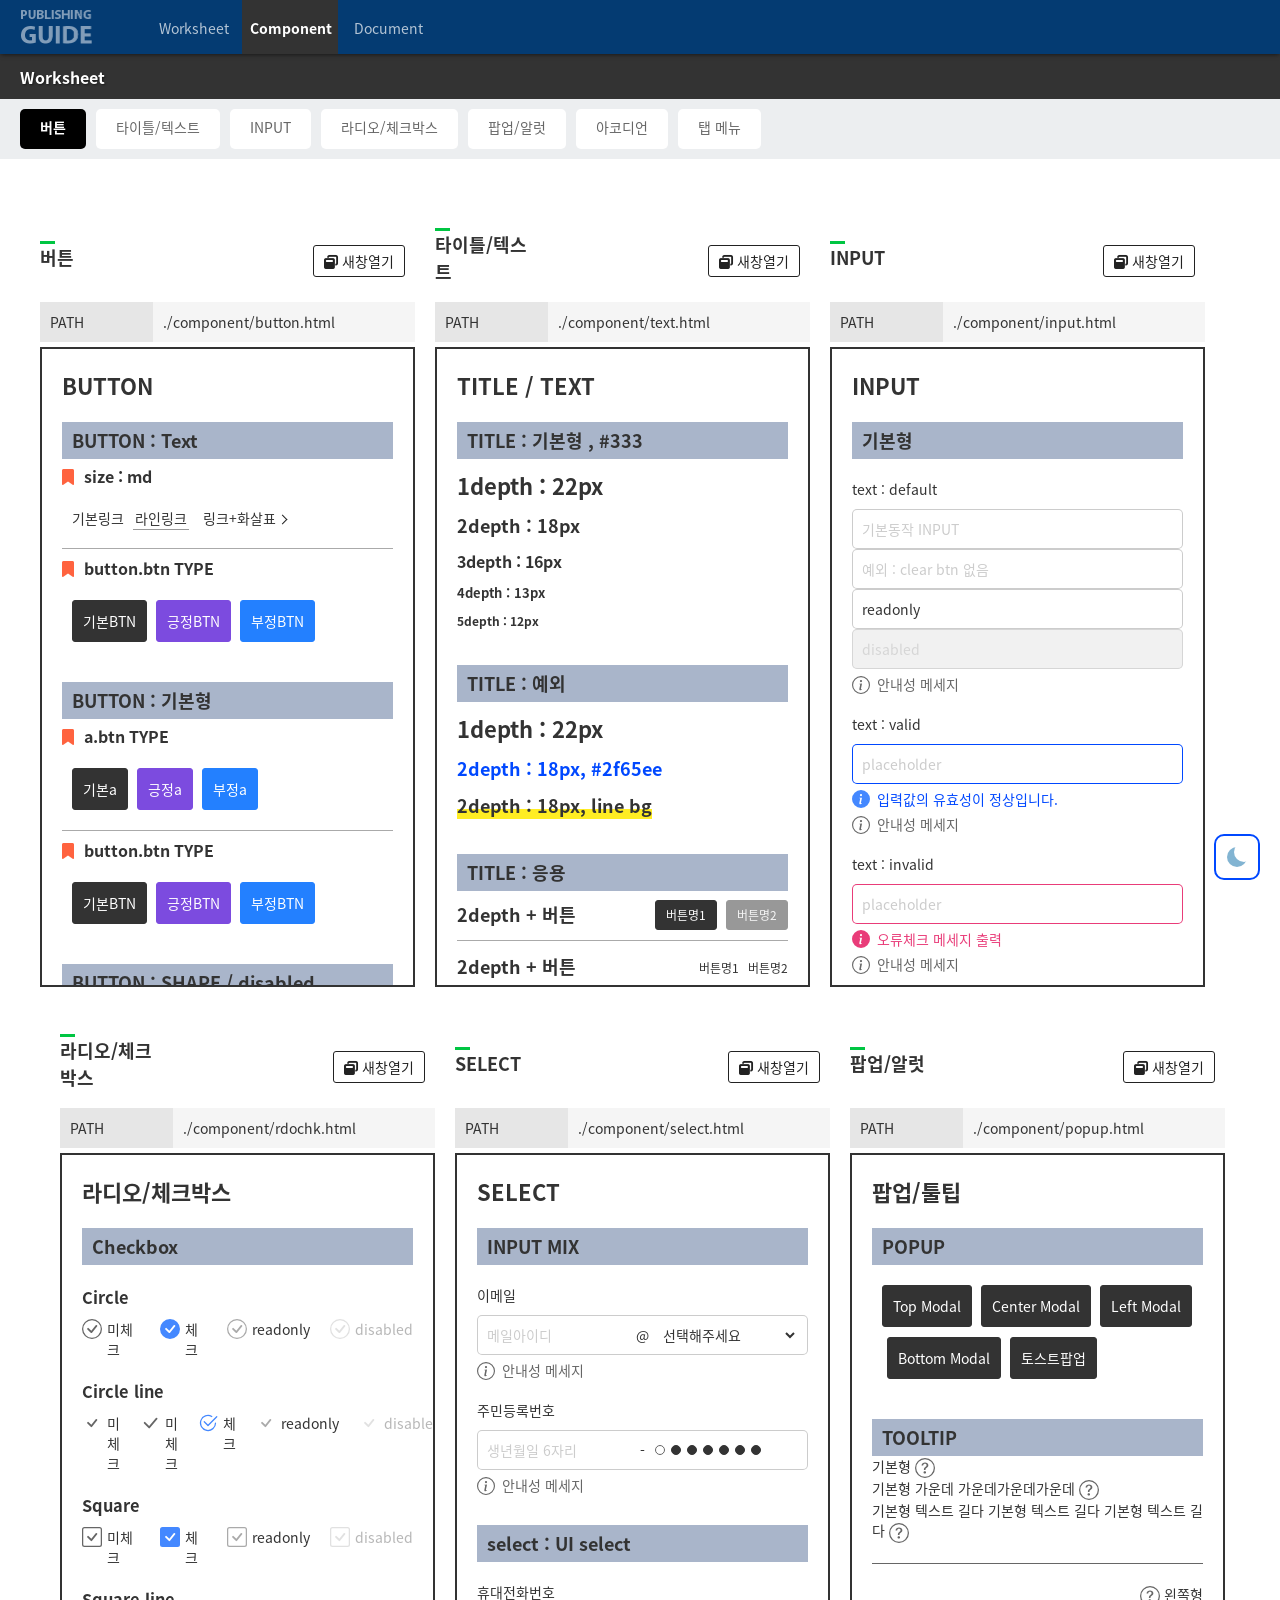
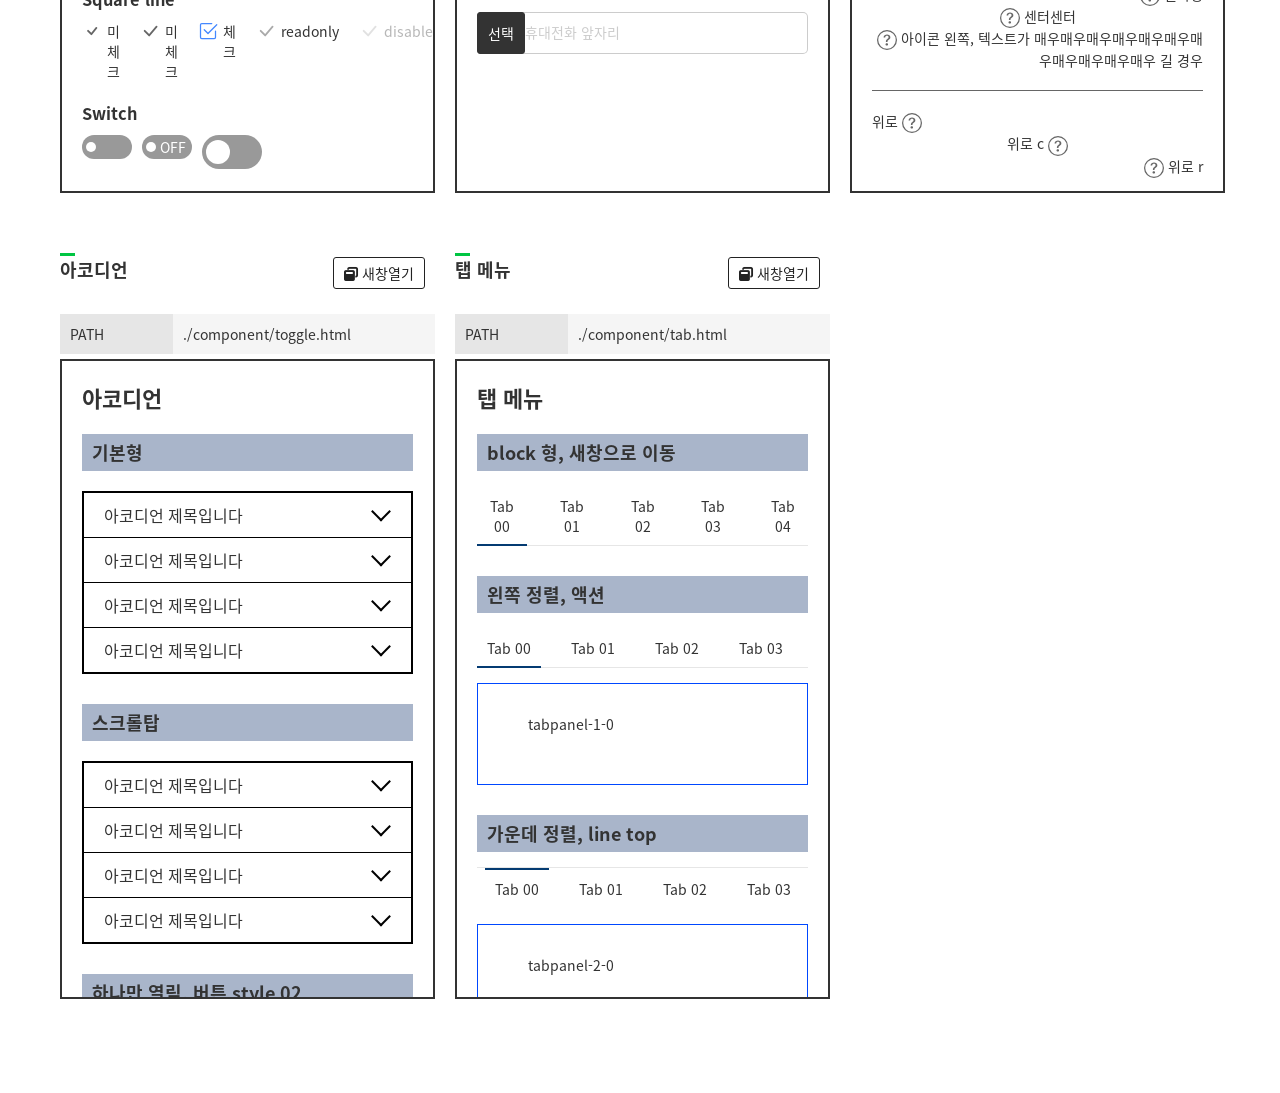
==== index.html @ 7850bfaa "폴더 위치 수정" ====
<!DOCTYPE html>
<html lang="ko" class=""><head><meta http-equiv="Content-Type" content="text/html; charset=UTF-8">

<meta name="viewport" content="width=device-width, initial-scale=1.0, maximum-scale=1.0, user-scalable=yes">
<meta http-equiv="X-UA-Compatible" content="ie=edge">
<meta name="format-detection" content="telephone=no">

<link rel="stylesheet" type="text/css" href="./com/css/pg.workSheet.css">
<script src="./com/js/lib/lib.jquery-3.6.3.min.js"></script>
<script src="./com/js/lib/lib.swiper.9.1.1.min.js"></script>
<script src="./com/js/pg.guideCommon.js"></script>

<title>Worksheet | Publishing Guide</title>
</head>
<body data-project="app" data-util="component" data-json="./data/componentTile.json">

<div id="pgWrap" data-category="component">
    <!-- [S] HEADER -->
    <header id="pgHeader"></header>
    <!-- [E] HEADER -->

	<div class="pg_titles">
		<h2>Worksheet</h2>
	</div>

    <!-- [S] CONTENTS -->
    <div id="pgContainer">
        

        <div class="pg_content">

            <!-- [S] WORK LIST -->
            <div class="pg_board_tab swiper-initialized swiper-horizontal swiper-pointer-events swiper-free-mode">
				<ul class="swiper-wrapper" aria-live="polite">
					<li class="swiper-slide active" role="group"><a href="#button" role="button">버튼</a></li>
                    <li class="swiper-slide" role="group"><a href="#text" role="button">타이틀/텍스트</a></li>
                    <li class="swiper-slide" role="group"><a href="#form" role="button">INPUT</a></li>
                    <li class="swiper-slide" role="group"><a href="#rdochk" role="button">라디오/체크박스</a></li>
                    <li class="swiper-slide" role="group"><a href="#popup" role="button">팝업/알럿</a></li>
                    <li class="swiper-slide" role="group"><a href="#toggle" role="button">아코디언</a></li>
                    <li class="swiper-slide" role="group"><a href="#tab" role="button">탭 메뉴</a></li>
				</ul>
                <span class="swiper-notification" aria-live="assertive" aria-atomic="true"></span>
                <span class="swiper-notification" aria-live="assertive" aria-atomic="true"></span>
            </div>
            <!-- [E] WORK LIST -->
        </div>
    </div>
    <!-- [E] CONTENTS -->
</div>

</body>
</html>
---- com/css/pg.workSheet.css ----
@charset "UTF-8";
/****************************************/
/*	PART: IMPORT CSS
/****************************************/
/****************************************/
/*	Name: PUBLISHING GUIDE
/*	PART: GUIDE PAGE STYLE
/*	Version: 1.0
/*	Author: [써냐]BLUEWEBD™
/****************************************/
/****************************************/
/*	PART: IMPORT CSS
/****************************************/
/* flag */
:root {
  --space-4xs: .4rem;
  --space-3xs: .8rem;
  --space-2xs: 1rem;
  --space-xs: 1.1rem;
  --space-sm: 1.2rem;
  --space-ms: 1.4rem;
  --space-md: 1.6rem;
  --space-mx: 1.8rem;
  --space-lg: 2.0rem;
  --space-xl: 2.4rem;
  --space-2xl: 3.2rem;
  --space-3xl: 4.0rem;
  --space-4xl: 4.8rem;
}

/* function */
/* WEB FONT */
@font-face {
  font-family: "pass";
  font-style: normal;
  font-weight: 400;
  src: url([data-uri]) format("woff");
}
@font-face {
  font-family: "iconFont";
  font-style: normal;
  font-weight: 900;
  font-display: auto;
  src: url("../font/iconfont/fontawesome/fa-solid-900.eot");
  src: url("../font/iconfont/fontawesome/fa-solid-900.eot?#iefix") format("embedded-opentype"), url("../font/iconfont/fontawesome/fa-solid-900.woff2") format("woff2"), url("../font/iconfont/fontawesome/fa-solid-900.woff") format("woff"), url("../font/iconfont/fontawesome/fa-solid-900.ttf") format("truetype"), url("../font/iconfont/fontawesome/fa-solid-900.svg#fontawesome") format("svg");
}
.fa,
.fas {
  font-family: "iconFont";
  font-weight: 900;
}

@font-face {
  font-family: "iconFont";
  font-display: block;
  src: url("../font/iconfont/fontawesome/fa-solid-900.woff2") format("woff2"), url("../font/iconfont/fontawesome/fa-solid-900.ttf") format("truetype");
}
@font-face {
  font-family: "roboto";
  src: url("../font/webfonts/Roboto-Light.woff") format("woff");
  src: url("../font/webfonts/Roboto-Light.woff2");
  src: url("../font/webfonts/Roboto-Light.otf");
  font-weight: 300;
  font-style: normal;
}
@font-face {
  font-family: "roboto";
  src: url("../font/webfonts/Roboto-Regular.woff") format("woff");
  src: url("../font/webfonts/Roboto-Regular.woff2");
  src: url("../font/webfonts/Roboto-Regular.otf");
  font-weight: 400;
  font-style: normal;
}
@font-face {
  font-family: "roboto";
  src: url("../font/webfonts/Roboto-Medium.woff") format("woff");
  src: url("../font/webfonts/Roboto-Medium.woff2");
  src: url("../font/webfonts/Roboto-Medium.otf");
  font-weight: 500;
  font-style: normal;
}
@font-face {
  font-family: "roboto";
  src: url("../font/webfonts/Roboto-Bold.woff") format("woff");
  src: url("../font/webfonts/Roboto-Bold.woff2");
  src: url("../font/webfonts/Roboto-Bold.otf");
  font-weight: 600;
  font-style: normal;
}
@font-face {
  font-family: "NotoSansKR";
  font-style: normal;
  font-weight: 300;
  src: url("../font/webfonts/NotoSansKR-Light.woff");
  src: url("../font/webfonts/NotoSansKR-Light.otf");
}
@font-face {
  font-family: "NotoSansKR";
  font-style: normal;
  font-weight: 400;
  src: url("../font/webfonts/NotoSansKR-Regular.eot");
  src: url("../font/webfonts/NotoSansKR-Regular.woff");
  src: url("../font/webfonts/NotoSansKR-Regular.otf");
}
@font-face {
  font-family: "NotoSansKR";
  font-style: normal;
  font-weight: 600;
  src: url("../font/webfonts/NotoSansKR-Bold.woff");
  src: url("../font/webfonts/NotoSansKR-Bold.otf");
}
/****************************************/
/*	PART: IMPORT CSS
/****************************************/
/* flag */
:root {
  --space-4xs: .4rem;
  --space-3xs: .8rem;
  --space-2xs: 1rem;
  --space-xs: 1.1rem;
  --space-sm: 1.2rem;
  --space-ms: 1.4rem;
  --space-md: 1.6rem;
  --space-mx: 1.8rem;
  --space-lg: 2.0rem;
  --space-xl: 2.4rem;
  --space-2xl: 3.2rem;
  --space-3xl: 4.0rem;
  --space-4xl: 4.8rem;
}

/* function */
/****************************************/
/*	PART: GUIDE PAGE STYLE
/****************************************/
/* container */
.skipNav {
  overflow: hidden;
  position: relative;
  width: 100%;
  z-index: 2;
}
.skipNav a {
  display: block;
  font-size: 1;
  height: 1px;
  width: 0px;
  margin: 0 -1px -1px 0;
  overflow: hidden;
  line-height: 0;
  text-align: center;
}
.skipNav a:focus, .skipNav a:hover, .skipNav a:active {
  width: auto;
  height: 2.8rem;
  margin: 0;
  padding: 0.8rem 0;
  background: #000;
  font-size: 1.4rem;
  line-height: 1.2rem;
  color: #fff;
  z-index: 15;
  -webkit-box-sizing: border-box;
          box-sizing: border-box;
}

#pg-wrap {
  margin: 0;
}
#pg-headerWrap {
  background: -webkit-gradient(linear, left top, left bottom, from(#191B2A), to(#302CA4));
  background: linear-gradient(180deg, #191B2A, #302CA4);
  width: 100%;
  padding: 2rem 1rem 0;
}

.component-nav {
  background: #fff;
  border-radius: 0.5rem 0.5rem 0 0;
}
.component-nav .nav-lst {
  display: -webkit-box;
  display: -ms-flexbox;
  display: flex;
}
.component-nav .nav-lst > li > a {
  display: block;
  padding: 1rem;
  text-align: center;
  -webkit-transition: 0.5s color ease;
  transition: 0.5s color ease;
}
.component-nav .nav-lst > li > a::after {
  content: "";
  display: block;
  width: 0;
}
.component-nav .nav-lst > li > a:hover {
  -webkit-backface-visibility: hidden;
          backface-visibility: hidden;
  position: relative;
  text-decoration: none;
  color: #016823;
}
.component-nav .nav-lst > li > a:hover::after {
  -webkit-backface-visibility: hidden;
          backface-visibility: hidden;
  position: absolute;
  left: 50%;
  -webkit-transform: translateX(-50%);
          transform: translateX(-50%);
  -webkit-transition: 0.3s all ease;
  transition: 0.3s all ease;
  width: 100%;
  bottom: 0;
  height: 0.35rem;
  width: 100%;
  background: #00c542;
}
.component-nav .nav-lst > li > a:hover::after::after {
  content: "";
  display: block;
}
.component-nav .nav-lst > li > a.is-active {
  -webkit-backface-visibility: hidden;
          backface-visibility: hidden;
  position: relative;
  text-decoration: none;
  color: #7c4bdf;
}
.component-nav .nav-lst > li > a.is-active::after {
  -webkit-backface-visibility: hidden;
          backface-visibility: hidden;
  position: absolute;
  left: 50%;
  -webkit-transform: translateX(-50%);
          transform: translateX(-50%);
  -webkit-transition: 0.3s all ease;
  transition: 0.3s all ease;
  width: 100%;
  bottom: 0;
  height: 0.35rem;
  width: 100%;
  background: #7c4bdf;
}
.component-nav .nav-lst > li > a.is-active::after::after {
  content: "";
  display: block;
}

.pg-contentWrap {
  padding: 2rem;
}

.component-lst {
  display: -webkit-box;
  display: -ms-flexbox;
  display: flex;
  -webkit-box-orient: horizontal;
  -webkit-box-direction: normal;
      -ms-flex-direction: row;
          flex-direction: row;
  -ms-flex-wrap: nowrap;
      flex-wrap: nowrap;
  -webkit-box-pack: start;
      -ms-flex-pack: start;
          justify-content: flex-start;
  -webkit-box-align: center;
      -ms-flex-align: center;
          align-items: center;
  -ms-flex-wrap: wrap;
      flex-wrap: wrap;
}
.component-lst > li {
  margin-bottom: 4rem;
}
.component-wrap {
  min-width: 375px;
}
.component-wrap ~ .component-wrap {
  margin-left: 2rem;
}
.component-wrap > iframe {
  width: 100%;
  height: 64rem;
  border: 0.2rem #333 solid;
}
.component-item {
  margin-bottom: 2rem;
  display: -webkit-box;
  display: -ms-flexbox;
  display: flex;
  -ms-flex-wrap: wrap;
      flex-wrap: wrap;
}
.component-item > * {
  padding: 1.5rem 1rem;
  border-top: 1px #222 solid;
  font-family: "roboto";
  font-weight: 400;
}
.component-item > dt {
  -webkit-box-flex: 0;
      -ms-flex: 0 0 20%;
          flex: 0 0 20%;
}
.component-item > dt:first-child {
  border: 0;
}
.component-item > dt:first-child + dd {
  border: 0;
}
.component-item > dd {
  -webkit-box-flex: 0;
      -ms-flex: 0 0 80%;
          flex: 0 0 80%;
}

.cp-tit.dep01 {
  font-size: 2.2rem;
}
.cp-tit.dep02 {
  font-size: 1.8rem;
}
.cp-tit.dep02::before {
  content: "";
  display: block;
  background: #00c542;
  width: 1.5rem;
  height: 0.3rem;
}
.cp-tit.dep03 {
  margin-bottom: 1rem;
  font-size: 1.6rem;
}
.cp-tit.dep03::before {
  content: "";
  display: block;
  color: #ff633f;
  margin-right: 1rem;
  display: inline-block;
  content: "\f02e";
  font-family: "iconFont";
  font-weight: 900;
}
.cp-tit + .btnWrap {
  margin-top: 2rem;
}

#cp-wrap {
  padding: 2rem;
}
#cp-wrap .cp-content ~ .cp-content {
  margin-top: 3rem;
}
#cp-wrap .cp-content .btnWrap > .btn {
  margin-bottom: 1rem;
}
#cp-wrap .cp-content > .toolTip_wrap {
  margin: 2rem 0;
}
#cp-wrap .cp-content .field + .field {
  margin: 2rem 0;
}
#cp-wrap .cp-tit.dep01 {
  font-size: 2.2rem;
  padding-bottom: 0.5rem;
  margin-bottom: 1.5rem;
}
#cp-wrap .cp-tit.dep02 {
  font-size: 1.8rem;
  background: #a9b5ca;
  padding: 0.5rem 1rem;
}
#cp-wrap .cp-tit.dep02::before {
  content: "";
  display: block;
  display: none;
}
#cp-wrap .cp-tit.dep03 {
  font-size: 1.6rem;
}
#cp-wrap .cp-tit + .component {
  margin-top: 0.5rem;
}
#cp-wrap .cp-tit + .field {
  margin-top: 2rem;
}

.tblWrap {
  margin: 1.5rem 0 0.5rem;
}
.tblWrap .tbl {
  width: 100%;
}
.tblWrap .tbl th, .tblWrap .tbl td {
  padding: 1rem;
  border-top: 1px #222 solid;
}
.tblWrap .tbl th {
  background: #e6e6e6;
}
.tblWrap .tbl td {
  background: #f5f5f5;
}
.tblWrap .tbl tr:first-child > th, .tblWrap .tbl tr:first-child > td {
  border-top: 0;
}

.hr.divice {
  display: block;
  visibility: visible;
  background: #aaa;
  border: none;
  height: 1px;
}

.tit {
  padding: 0.5rem 0;
}
.tit.dep01 {
  font-size: 2.2rem;
}
.tit.dep02 {
  font-size: 1.8rem;
}
.tit.dep02.type2 {
  color: #0048ff;
}
.tit.dep03 {
  font-size: 1.6rem;
}
.tit.dep04 {
  font-size: 1.3rem;
}
.tit.dep05 {
  font-size: 1.2rem;
}
.tit.sub {
  padding: 0;
  font-size: 1.3rem;
  font-family: "NotoSansKR";
  font-weight: 400;
}
.tit > .headcopy {
  margin-top: 1.5rem;
  font-size: 1.4rem;
  font-family: "NotoSansKR";
  font-weight: 400;
}

.txt {
  font-size: 1.4rem;
  font-family: "NotoSansKR";
  font-weight: 400;
}
.txt ~ .txt {
  margin-top: 1rem;
}
.txt-elp1 {
  overflow: hidden;
  text-overflow: ellipsis;
  -o-text-overflow: ellipsis;
  -moz-binding: url(ellipsis.xml#ellipsis);
  white-space: nowrap;
  height: 2.1rem;
}
.txt-elp2 {
  display: -webkit-box;
  -webkit-box-orient: vertical;
  -webkit-line-clamp: 2;
  overflow: hidden;
  text-overflow: ellipsis;
  -o-text-overflow: ellipsis;
  -moz-binding: url(ellipsis.xml#ellipsis);
  height: 4.2rem;
}
.txt-elp3 {
  display: -webkit-box;
  -webkit-box-orient: vertical;
  -webkit-line-clamp: 3;
  overflow: hidden;
  text-overflow: ellipsis;
  -o-text-overflow: ellipsis;
  -moz-binding: url(ellipsis.xml#ellipsis);
  height: 6.3rem;
}

.btnWrap.split.col2 {
  -ms-flex-wrap: wrap;
      flex-wrap: wrap;
}
.btnWrap.split.col2 > * {
  margin: 0;
  width: calc(50% - 0.4rem);
}
.btnWrap.split.col2 .full {
  display: block;
  -webkit-box-flex: 1;
      -ms-flex: 1 0 100%;
          flex: 1 0 100%;
}
.btnWrap.full > .btn {
  width: 100%;
  margin: 0;
  margin-bottom: 0 !important;
}
.btnWrap.full > .btn ~ .btn {
  margin-bottom: 0 !important;
  margin-top: 1rem;
}
.btnWrap.grow {
  display: -webkit-box;
  display: -ms-flexbox;
  display: flex;
  -ms-flex-wrap: wrap;
      flex-wrap: wrap;
}
.btnWrap.grow > * {
  -webkit-box-flex: 1;
      -ms-flex: 1 0 0px;
          flex: 1 0 0;
  display: block;
}
.btnWrap.grow > .full {
  -webkit-box-flex: 0;
      -ms-flex: none;
          flex: none;
}
.btnWrap.grow.full > .btn {
  margin: 0;
}
.btnWrap.grow.full > .btn ~ .btn {
  margin: 0;
}
.btnWrap.grow.full > .btn:first-child {
  border-radius: 0.3rem 0 0 0.3rem;
}
.btnWrap.grow.full > .btn + .btnWrap.grow.full > .btn {
  border-radius: 0;
}
.btnWrap.grow.full > .btn:last-child {
  border-radius: 0 0.3rem 0.3rem 0;
}
.btnWrap.grow.full > .btn:focus {
  z-index: -1;
}

.btn {
  padding: 0.5rem 1rem;
  vertical-align: middle;
}
.btn ~ .btn {
  margin-left: 0.5rem;
}
.btn-size.xs {
  padding: 0.3rem 0.7rem;
  font-size: 0.9rem;
}
.btn-size.s {
  padding: 0.5rem 1rem;
  font-size: 1.2rem;
}
.btn-size.md {
  padding: 1rem 1rem;
  font-size: 1.4rem;
}
.btn-size.lg {
  padding: 1.2rem 1.5rem;
  font-size: 1.6rem;
}
.btn-size.xl {
  padding: 1.5rem 2.5rem;
  font-size: 1.8rem;
}
.btn.bg {
  border-radius: 0.3rem;
  border: 1px #333 solid;
  background: #333;
  color: #fff;
}
.btn.bg:not(.disabled):not([disabled]):not([aria-disabled=disabled]):focus {
  -webkit-box-shadow: 0 0 0 0.1rem rgba(0, 0, 0, 0.1), 0 2px 5px 0.2rem rgba(0, 0, 0, 0.15);
          box-shadow: 0 0 0 0.1rem rgba(0, 0, 0, 0.1), 0 2px 5px 0.2rem rgba(0, 0, 0, 0.15);
}
.btn.bg[aria-disabled=disabled], .btn.bg[disabled], .btn.bg.disabled {
  opacity: 0.5;
  cursor: not-allowed;
}
.btn.bg[aria-disabled=disabled]:hover, .btn.bg[aria-disabled=disabled]:focus, .btn.bg[disabled]:hover, .btn.bg[disabled]:focus, .btn.bg.disabled:hover, .btn.bg.disabled:focus {
  opacity: 0.5;
  -webkit-box-shadow: none;
          box-shadow: none;
}
.btn.bg:not(.disabled):not([disabled]):not([aria-disabled=disabled]):hover {
  background: #999;
  border-color: #999;
  color: #222;
  -webkit-transition: 0.2s all ease-in-out;
  transition: 0.2s all ease-in-out;
}
.btn.bg:not(.disabled):not([disabled]):not([aria-disabled=disabled]):focus, .btn.bg.is-active {
  background: #999;
  border-color: #999;
  color: #222;
  -webkit-transition: 0.2s all ease-in-out;
  transition: 0.2s all ease-in-out;
}
.btn.bg[aria-disabled=disabled], .btn.bg[disabled], .btn.bg.disabled {
  opacity: 0.5;
  color: #eee;
}
.btn.bg.type2 {
  background: #7c4bdf;
  border-color: #7c4bdf;
  color: #fff;
}
.btn.bg.type2:not(.disabled):not([disabled]):not([aria-disabled=disabled]):hover {
  color: #fff;
  background: #5300a0;
  border-color: #5300a0;
}
.btn.bg.type2:not(.disabled):not([disabled]):not([aria-disabled=disabled]):focus, .btn.bg.type2.is-active {
  color: #fff;
  background: #5300a0;
  border-color: #5300a0;
}
.btn.bg.type2[aria-disabled=disabled], .btn.bg.type2.disabled {
  color: #fff;
}
.btn.bg.type2[aria-disabled=disabled]:hover, .btn.bg.type2[aria-disabled=disabled]:focus, .btn.bg.type2.disabled:hover, .btn.bg.type2.disabled:focus {
  background: #5300a0;
  color: #fff;
  border-color: #5300a0;
}
.btn.bg.type3 {
  background: #2380ff;
  border-color: #2380ff;
  color: #fff;
}
.btn.bg.type3:not(.disabled):not([disabled]):not([aria-disabled=disabled]):hover {
  color: #fff;
  background: #0048ff;
  border-color: #0048ff;
}
.btn.bg.type3:not(.disabled):not([disabled]):not([aria-disabled=disabled]):focus, .btn.bg.type3.is-active {
  color: #fff;
  background: #0048ff;
  border-color: #0048ff;
}
.btn.bg.type3[aria-disabled=disabled], .btn.bg.type3.disabled {
  color: #fff;
}
.btn.bg.type3[aria-disabled=disabled]:hover, .btn.bg.type3[aria-disabled=disabled]:focus, .btn.bg.type3.disabled:hover, .btn.bg.type3.disabled:focus {
  background: #0048ff;
  color: #fff;
  border-color: #0048ff;
}
.btn-line, .btn.line {
  border-radius: 0.3rem;
  border: 1px #222 solid;
  color: #222;
  background: #fff;
}
.btn-line:not(.disabled):not([disabled]):not([aria-disabled=disabled]):focus, .btn.line:not(.disabled):not([disabled]):not([aria-disabled=disabled]):focus {
  -webkit-box-shadow: 0 0 0 0.1rem rgba(0, 0, 0, 0.1), 0 2px 5px 0.2rem rgba(0, 0, 0, 0.15);
          box-shadow: 0 0 0 0.1rem rgba(0, 0, 0, 0.1), 0 2px 5px 0.2rem rgba(0, 0, 0, 0.15);
}
.btn-line[aria-disabled=disabled], .btn-line[disabled], .btn-line.disabled, .btn.line[aria-disabled=disabled], .btn.line[disabled], .btn.line.disabled {
  opacity: 0.5;
  cursor: not-allowed;
}
.btn-line[aria-disabled=disabled]:hover, .btn-line[aria-disabled=disabled]:focus, .btn-line[disabled]:hover, .btn-line[disabled]:focus, .btn-line.disabled:hover, .btn-line.disabled:focus, .btn.line[aria-disabled=disabled]:hover, .btn.line[aria-disabled=disabled]:focus, .btn.line[disabled]:hover, .btn.line[disabled]:focus, .btn.line.disabled:hover, .btn.line.disabled:focus {
  opacity: 0.5;
  -webkit-box-shadow: none;
          box-shadow: none;
}
.btn-line:not(.disabled):not([disabled]):not([aria-disabled=disabled]):hover, .btn.line:not(.disabled):not([disabled]):not([aria-disabled=disabled]):hover {
  background: #666;
  color: #fff;
  -webkit-transition: 0.2s all ease-in-out;
  transition: 0.2s all ease-in-out;
}
.btn-line:not(.disabled):not([disabled]):not([aria-disabled=disabled]):focus, .btn-line.is-active, .btn.line:not(.disabled):not([disabled]):not([aria-disabled=disabled]):focus, .btn.line.is-active {
  background: #666;
  border-color: #999;
  color: #fff;
  -webkit-transition: 0.2s all ease-in-out;
  transition: 0.2s all ease-in-out;
}
.btn-line[aria-disabled=disabled], .btn-line[disabled], .btn-line.disabled, .btn.line[aria-disabled=disabled], .btn.line[disabled], .btn.line.disabled {
  opacity: 0.5;
  background: #fff;
  border-color: #222;
  color: #222;
}
.btn.round {
  border-radius: 0.3rem;
  border: 1px #333 solid;
  background: #333;
  color: #fff;
  padding-left: 1.5rem;
  padding-right: 1.5rem;
  border-radius: 10rem;
}
.btn.round:not(.disabled):not([disabled]):not([aria-disabled=disabled]):focus {
  -webkit-box-shadow: 0 0 0 0.1rem rgba(0, 0, 0, 0.1), 0 2px 5px 0.2rem rgba(0, 0, 0, 0.15);
          box-shadow: 0 0 0 0.1rem rgba(0, 0, 0, 0.1), 0 2px 5px 0.2rem rgba(0, 0, 0, 0.15);
}
.btn.round[aria-disabled=disabled], .btn.round[disabled], .btn.round.disabled {
  opacity: 0.5;
  cursor: not-allowed;
}
.btn.round[aria-disabled=disabled]:hover, .btn.round[aria-disabled=disabled]:focus, .btn.round[disabled]:hover, .btn.round[disabled]:focus, .btn.round.disabled:hover, .btn.round.disabled:focus {
  opacity: 0.5;
  -webkit-box-shadow: none;
          box-shadow: none;
}
.btn.round:not(.disabled):not([disabled]):not([aria-disabled=disabled]):hover {
  background: #999;
  border-color: #999;
  color: #222;
  -webkit-transition: 0.2s all ease-in-out;
  transition: 0.2s all ease-in-out;
}
.btn.round:not(.disabled):not([disabled]):not([aria-disabled=disabled]):focus, .btn.round.is-active {
  background: #999;
  border-color: #999;
  color: #222;
  -webkit-transition: 0.2s all ease-in-out;
  transition: 0.2s all ease-in-out;
}
.btn.round[aria-disabled=disabled], .btn.round[disabled], .btn.round.disabled {
  opacity: 0.5;
  color: #eee;
}
.btn.round.lg {
  padding: 1.2rem 2rem;
  font-size: 1.6rem;
}
.btn.round.xl {
  padding: 1.5rem 3rem;
  font-size: 1.8rem;
}
.btn.shadow {
  border-radius: 0.3rem;
  border: 1px #333 solid;
  background: #333;
  color: #fff;
  -webkit-box-shadow: 0 3px 8px rgba(0, 0, 0, 0.2), 0 2px 3px rgba(0, 0, 0, 0.05);
          box-shadow: 0 3px 8px rgba(0, 0, 0, 0.2), 0 2px 3px rgba(0, 0, 0, 0.05);
}
.btn.shadow:not(.disabled):not([disabled]):not([aria-disabled=disabled]):focus {
  -webkit-box-shadow: 0 0 0 0.1rem rgba(0, 0, 0, 0.1), 0 2px 5px 0.2rem rgba(0, 0, 0, 0.15);
          box-shadow: 0 0 0 0.1rem rgba(0, 0, 0, 0.1), 0 2px 5px 0.2rem rgba(0, 0, 0, 0.15);
}
.btn.shadow[aria-disabled=disabled], .btn.shadow[disabled], .btn.shadow.disabled {
  opacity: 0.5;
  cursor: not-allowed;
}
.btn.shadow[aria-disabled=disabled]:hover, .btn.shadow[aria-disabled=disabled]:focus, .btn.shadow[disabled]:hover, .btn.shadow[disabled]:focus, .btn.shadow.disabled:hover, .btn.shadow.disabled:focus {
  opacity: 0.5;
  -webkit-box-shadow: none;
          box-shadow: none;
}
.btn.shadow:not(.disabled):not([disabled]):not([aria-disabled=disabled]):hover {
  background: #999;
  border-color: #999;
  color: #222;
  -webkit-transition: 0.2s all ease-in-out;
  transition: 0.2s all ease-in-out;
}
.btn.shadow:not(.disabled):not([disabled]):not([aria-disabled=disabled]):focus, .btn.shadow.is-active {
  background: #999;
  border-color: #999;
  color: #222;
  -webkit-transition: 0.2s all ease-in-out;
  transition: 0.2s all ease-in-out;
}
.btn.shadow[aria-disabled=disabled], .btn.shadow[disabled], .btn.shadow.disabled {
  opacity: 0.5;
  color: #eee;
}
.btn.shadow:not(.disabled):not([disabled]):not([aria-disabled=disabled]):hover, .btn.shadow:not(.disabled):not([disabled]):not([aria-disabled=disabled]):focus {
  -webkit-box-shadow: 0 0 0 0 rgba(0, 0, 0, 0.3);
          box-shadow: 0 0 0 0 rgba(0, 0, 0, 0.3);
}
.btn.shadow[aria-disabled=disabled], .btn.shadow[disabled], .btn.shadow.disabled {
  -webkit-box-shadow: 0 3px 8px rgba(0, 0, 0, 0.2), 0 2px 3px rgba(0, 0, 0, 0.05);
          box-shadow: 0 3px 8px rgba(0, 0, 0, 0.2), 0 2px 3px rgba(0, 0, 0, 0.05);
}
.btn.grow {
  -webkit-box-flex: 1;
      -ms-flex: 1 0 0px;
          flex: 1 0 0;
}
.btn.txt {
  padding: 0;
  position: relative;
  -webkit-transition: 0.5s color ease;
  transition: 0.5s color ease;
  display: inline-block;
}
.btn.txt ~ .btn.txt {
  margin-top: 0;
}
.btn.txt::after {
  content: "";
  display: block;
  position: absolute;
  bottom: -0.2rem;
  background: #ffed23;
  width: 0;
}
.btn.txt:hover {
  -webkit-backface-visibility: hidden;
          backface-visibility: hidden;
  position: relative;
  text-decoration: none;
  color: #016823;
}
.btn.txt:hover::after {
  -webkit-backface-visibility: hidden;
          backface-visibility: hidden;
  position: absolute;
  left: 50%;
  -webkit-transform: translateX(-50%);
          transform: translateX(-50%);
  -webkit-transition: 0.3s all ease;
  transition: 0.3s all ease;
  height: 0.7rem;
  width: 100%;
  background: #00c542;
  opacity: 0.7;
  z-index: -1;
}
.btn.txt:hover::after::after {
  content: "";
  display: block;
}
.btn.txt.uline {
  padding: 0 0.2rem 0;
  /*
  @include el-content(after){
      margin:0;
      width:100%; height:.1rem;
      background:$color-gray1;
      position:absolute; left:0; bottom:0;
  }
  */
}
.btn.txt.uline::before {
  content: "";
  display: block;
  position: absolute;
  bottom: -0.2rem;
  left: 0;
  width: 100%;
  height: 0.1rem;
  background: #999;
  -webkit-transition: 0.5s all ease;
  transition: 0.5s all ease;
}
.btn.txt.uline:hover, .btn.txt.uline:focus {
  -webkit-backface-visibility: hidden;
          backface-visibility: hidden;
  position: relative;
  text-decoration: none;
  color: #222;
}
.btn.txt.uline:hover::before, .btn.txt.uline:focus::before {
  -webkit-backface-visibility: hidden;
          backface-visibility: hidden;
  position: absolute;
  left: 50%;
  -webkit-transform: translateX(-50%);
          transform: translateX(-50%);
  -webkit-transition: 0.5s all ease;
  transition: 0.5s all ease;
  width: 0;
  opacity: 0;
}
.btn.txt.uline:hover::before::before, .btn.txt.uline:focus::before::before {
  content: "";
  display: block;
}
.btn.txt.uline::after {
  content: "";
  display: block;
  width: 0;
  height: 0.2rem;
}
.btn.txt.uline:hover, .btn.txt.uline:focus {
  -webkit-backface-visibility: hidden;
          backface-visibility: hidden;
  position: relative;
  text-decoration: none;
  color: #222;
}
.btn.txt.uline:hover::after, .btn.txt.uline:focus::after {
  -webkit-backface-visibility: hidden;
          backface-visibility: hidden;
  position: absolute;
  left: 50%;
  -webkit-transform: translateX(-50%);
          transform: translateX(-50%);
  -webkit-transition: 0.3s all ease;
  transition: 0.3s all ease;
  background: #7c4bdf;
  width: 100%;
  height: 0.2rem;
}
.btn.txt.uline:hover::after::after, .btn.txt.uline:focus::after::after {
  content: "";
  display: block;
}
.btn.ico {
  position: relative;
}
.btn.ico.arrow {
  padding: 0 1.5rem 0 0.5rem;
}
.btn.ico.arrow::before {
  content: "";
  display: block;
  position: absolute;
  top: 50%;
  right: 5px;
  width: 0.6rem;
  height: 0.6rem;
  margin-top: -0.25rem;
  border-left: 1px #222 solid;
  border-bottom: 1px #222 solid;
  -webkit-transform: rotate(-135deg);
          transform: rotate(-135deg);
}
.btn.ico.arrow:hover::before, .btn.ico.arrow:focus::before {
  content: "";
  display: block;
  -webkit-transition: 0.3s all ease;
  transition: 0.3s all ease;
  border-color: #ff633f;
}
.btn.ico::after {
  content: "";
  display: block;
  position: absolute;
  left: 50%;
  -webkit-transform: translateX(-50%);
          transform: translateX(-50%);
  bottom: -0.2rem;
  width: 0;
  -webkit-transition: 0.5s all ease;
  transition: 0.5s all ease;
}
.btn.ico:hover, .btn.ico:focus {
  -webkit-backface-visibility: hidden;
          backface-visibility: hidden;
  position: relative;
  text-decoration: none;
  color: #222;
}
.btn.ico:hover::after, .btn.ico:focus::after {
  -webkit-backface-visibility: hidden;
          backface-visibility: hidden;
  position: absolute;
  left: 50%;
  -webkit-transform: translateX(-50%);
          transform: translateX(-50%);
  -webkit-transition: 0.5s all ease;
  transition: 0.5s all ease;
  background: #ff633f;
  width: 100%;
  height: 0.1rem;
}
.btn.ico:hover::after::after, .btn.ico:focus::after::after {
  content: "";
  display: block;
}
.btn.full {
  margin: 0;
  margin-bottom: 0 !important;
}
.btn.full ~ .full {
  margin-top: 1rem;
}

.ico {
  display: inline-block;
  word-break: keep-all;
}
.ico + .ico {
  margin-left: 1rem;
}
.ico.txt-r::before {
  margin-right: 0.5rem;
}
.ico.txt-l::after {
  margin-left: 0.5rem;
}
.ico-tooltip {
  display: inline-block;
  vertical-align: middle;
  width: 2rem;
  height: 2rem;
  background: url("data:image/svg+xml;charset=utf8,%3Csvg xmlns='http://www.w3.org/2000/svg' fill='%23666' viewBox='0 0 16 16'%3E%3Cpath d='M8 15A7 7 0 1 1 8 1a7 7 0 0 1 0 14zm0 1A8 8 0 1 0 8 0a8 8 0 0 0 0 16z'/%3E%3Cpath d='M5.255 5.786a.237.237 0 0 0 .241.247h.825c.138 0 .248-.113.266-.25.09-.656.54-1.134 1.342-1.134.686 0 1.314.343 1.314 1.168 0 .635-.374.927-.965 1.371-.673.489-1.206 1.06-1.168 1.987l.003.217a.25.25 0 0 0 .25.246h.811a.25.25 0 0 0 .25-.25v-.105c0-.718.273-.927 1.01-1.486.609-.463 1.244-.977 1.244-2.056 0-1.511-1.276-2.241-2.673-2.241-1.267 0-2.655.59-2.75 2.286zm1.557 5.763c0 .533.425.927 1.01.927.609 0 1.028-.394 1.028-.927 0-.552-.42-.94-1.029-.94-.584 0-1.009.388-1.009.94z'/%3E%3C/svg%3E") no-repeat;
}
.ico-tooltip._is-active {
  background: url("data:image/svg+xml;charset=utf8,%3Csvg xmlns='http://www.w3.org/2000/svg' fill='%2348ff' viewBox='0 0 16 16'%3E%3Cpath d='M16 8A8 8 0 1 1 0 8a8 8 0 0 1 16 0zM5.496 6.033h.825c.138 0 .248-.113.266-.25.09-.656.54-1.134 1.342-1.134.686 0 1.314.343 1.314 1.168 0 .635-.374.927-.965 1.371-.673.489-1.206 1.06-1.168 1.987l.003.217a.25.25 0 0 0 .25.246h.811a.25.25 0 0 0 .25-.25v-.105c0-.718.273-.927 1.01-1.486.609-.463 1.244-.977 1.244-2.056 0-1.511-1.276-2.241-2.673-2.241-1.267 0-2.655.59-2.75 2.286a.237.237 0 0 0 .241.247zm2.325 6.443c.61 0 1.029-.394 1.029-.927 0-.552-.42-.94-1.029-.94-.584 0-1.009.388-1.009.94 0 .533.425.927 1.01.927z'/%3E%3C/svg%3E") no-repeat;
}
.ico-tooltip-close {
  width: 2rem;
  height: 2rem;
  background: url("data:image/svg+xml;charset=utf8,%3Csvg xmlns='http://www.w3.org/2000/svg' viewBox='0 0 24 24'%3E%3Cpath fill='%23666' d='M19,6.41L17.59,5L12,10.59L6.41,5L5,6.41L10.59,12L5,17.59L6.41,19L12,13.41L17.59,19L19,17.59L13.41,12L19,6.41Z' /%3E%3C/svg%3E") no-repeat;
}
.ico-his-prev {
  width: 2.4rem;
  height: 2.4rem;
  background: url("data:image/svg+xml;charset=utf8,%3Csvg xmlns='http://www.w3.org/2000/svg' viewBox='0 0 24 24'%3E%3Cpath fill='%23666' d='M15.41,16.58L10.83,12L15.41,7.41L14,6L8,12L14,18L15.41,16.58Z' /%3E%3C/svg%3E") no-repeat;
}
.ico-gopage::before {
  content: "";
  display: block;
  display: inline-block;
  content: "\f2d2";
  font-family: "iconFont";
  font-weight: 900;
}
.ico-viewsource::before {
  content: "";
  display: block;
  display: inline-block;
  content: "\f06e";
  font-family: "iconFont";
  font-weight: 900;
}
.ico-pop-close {
  width: 2.4rem;
  height: 2.4rem;
  background: url("data:image/svg+xml;charset=utf8,%3Csvg xmlns='http://www.w3.org/2000/svg' viewBox='0 0 24 24'%3E%3Cpath fill='%23666' d='M19,6.41L17.59,5L12,10.59L6.41,5L5,6.41L10.59,12L5,17.59L6.41,19L12,13.41L17.59,19L19,17.59L13.41,12L19,6.41Z' /%3E%3C/svg%3E") no-repeat;
}
.ico-pop.af::after {
  content: "";
  display: block;
  display: inline-block;
  content: "\f08e";
  font-family: "iconFont";
  font-weight: 900;
  margin-left: 0.5rem;
}
.ico-star {
  position: relative;
  padding-left: 1.6rem;
}
.ico-star::before {
  content: "";
  display: block;
  position: absolute;
  top: 0;
  left: 0;
  width: 1rem;
  height: 2rem;
  background: 0 50% no-repeat;
  background: url("data:image/svg+xml;charset=utf8,%3Csvg xmlns='http://www.w3.org/2000/svg' fill='%23666' viewBox='0 0 16 16'%3E%3Cpath d='M8 0a1 1 0 0 1 1 1v5.268l4.562-2.634a1 1 0 1 1 1 1.732L10 8l4.562 2.634a1 1 0 1 1-1 1.732L9 9.732V15a1 1 0 1 1-2 0V9.732l-4.562 2.634a1 1 0 1 1-1-1.732L6 8 1.438 5.366a1 1 0 0 1 1-1.732L7 6.268V1a1 1 0 0 1 1-1z'/%3E%3C/svg%3E") no-repeat;
  vertical-align: middle;
}
.ico-error {
  display: none;
  position: relative;
  padding-left: 2.5rem;
}
.ico-error::before {
  content: "";
  display: block;
  position: absolute;
  top: 50%;
  left: 0;
  -webkit-transform: translateY(-50%);
          transform: translateY(-50%);
  width: 1.8rem;
  height: 1.8rem;
  max-width: 1.8rem;
  background: 0 50% no-repeat;
  background: url("data:image/svg+xml;charset=utf8,%3Csvg xmlns='http://www.w3.org/2000/svg' fill='%23666' viewBox='0 0 16 16'%3E%3Cpath d='M8 16A8 8 0 1 0 8 0a8 8 0 0 0 0 16zm.93-9.412-1 4.705c-.07.34.029.533.304.533.194 0 .487-.07.686-.246l-.088.416c-.287.346-.92.598-1.465.598-.703 0-1.002-.422-.808-1.319l.738-3.468c.064-.293.006-.399-.287-.47l-.451-.081.082-.381 2.29-.287zM8 5.5a1 1 0 1 1 0-2 1 1 0 0 1 0 2z'/%3E%3C/svg%3E") no-repeat;
  vertical-align: middle;
}
.ico-info {
  position: relative;
  padding-left: 2.5rem;
}
.ico-info::before {
  content: "";
  display: block;
  position: absolute;
  top: 0.2rem;
  left: 0;
  width: 1.8rem;
  height: 1.8rem;
  background: 0 50% no-repeat;
  background: url("data:image/svg+xml;charset=utf8,%3Csvg xmlns='http://www.w3.org/2000/svg' fill='%23666' viewBox='0 0 16 16'%3E%3Cpath d='M8 15A7 7 0 1 1 8 1a7 7 0 0 1 0 14zm0 1A8 8 0 1 0 8 0a8 8 0 0 0 0 16z'/%3E%3Cpath d='m8.93 6.588-2.29.287-.082.38.45.083c.294.07.352.176.288.469l-.738 3.468c-.194.897.105 1.319.808 1.319.545 0 1.178-.252 1.465-.598l.088-.416c-.2.176-.492.246-.686.246-.275 0-.375-.193-.304-.533L8.93 6.588zM9 4.5a1 1 0 1 1-2 0 1 1 0 0 1 2 0z'/%3E%3C/svg%3E") no-repeat;
  vertical-align: middle;
}

.invalid + .field-msg .ico-error,
.invalid .ico-error {
  display: inline-block;
}
.invalid + .field-msg .ico-error::before,
.invalid .ico-error::before {
  content: "";
  display: block;
  background: url("data:image/svg+xml;charset=utf8,%3Csvg xmlns='http://www.w3.org/2000/svg' fill='%23e93c79' viewBox='0 0 16 16'%3E%3Cpath d='M8 16A8 8 0 1 0 8 0a8 8 0 0 0 0 16zm.93-9.412-1 4.705c-.07.34.029.533.304.533.194 0 .487-.07.686-.246l-.088.416c-.287.346-.92.598-1.465.598-.703 0-1.002-.422-.808-1.319l.738-3.468c.064-.293.006-.399-.287-.47l-.451-.081.082-.381 2.29-.287zM8 5.5a1 1 0 1 1 0-2 1 1 0 0 1 0 2z'/%3E%3C/svg%3E") no-repeat;
}

.valid + .field-msg .ico-error,
.valid .ico-error {
  display: inline-block;
}
.valid + .field-msg .ico-error::before,
.valid .ico-error::before {
  content: "";
  display: block;
  background: url("data:image/svg+xml;charset=utf8,%3Csvg xmlns='http://www.w3.org/2000/svg' fill='%2348ff' viewBox='0 0 16 16'%3E%3Cpath d='M8 16A8 8 0 1 0 8 0a8 8 0 0 0 0 16zm.93-9.412-1 4.705c-.07.34.029.533.304.533.194 0 .487-.07.686-.246l-.088.416c-.287.346-.92.598-1.465.598-.703 0-1.002-.422-.808-1.319l.738-3.468c.064-.293.006-.399-.287-.47l-.451-.081.082-.381 2.29-.287zM8 5.5a1 1 0 1 1 0-2 1 1 0 0 1 0 2z'/%3E%3C/svg%3E") no-repeat;
}

.field {
  /* FIELD - INPUT */
  /* FIELD - OUTLINE */
  /* FIELD - PLACEHOLDER */
  /* FIELD - GROUP */
  /* FIELD - VALID */
  /* FIELD - CURSOR */
  /* FIELD - DISABLED */
  /* FIELD - READONLY */
}
.field input[type=password] {
  font-family: "pass", "Roboto", Helvetica, Arial, sans-serif;
}
.field input[type=password]::-webkit-input-placeholder {
  font-family: "pass", "Roboto", Helvetica, Arial, sans-serif;
  -webkit-text-security: none;
  font-size: 2rem;
}
.field input[type=password]::-moz-placeholder {
  font-family: "pass", "Roboto", Helvetica, Arial, sans-serif;
  -webkit-text-security: none;
  font-size: 2rem;
}
.field input[type=password]:-ms-input-placeholder {
  font-family: "pass", "Roboto", Helvetica, Arial, sans-serif;
  -webkit-text-security: none;
  font-size: 2rem;
}
.field input[type=password]::-ms-input-placeholder {
  font-family: "pass", "Roboto", Helvetica, Arial, sans-serif;
  -webkit-text-security: none;
  font-size: 2rem;
}
.field input[type=password]::placeholder {
  font-family: "pass", "Roboto", Helvetica, Arial, sans-serif;
  -webkit-text-security: none;
  font-size: 2rem;
}
.field input[type=password]:-moz-read-only {
  color: #999;
}
.field input[type=password]:read-only {
  color: #999;
}
.field input[type=password]::-webkit-input-placeholder {
  -webkit-transform: scale(0.77);
          transform: scale(0.77);
  -webkit-transform-origin: 0 50%;
          transform-origin: 0 50%;
}
.field input[type=password]::-moz-placeholder {
  font-size: 14px;
  opacity: 1;
}
.field input[type=password]:-ms-input-placeholder {
  font-size: 14px;
  font-family: "Roboto", Helvetica, Arial, sans-serif;
}
.field.grow, .field .grow {
  -webkit-box-flex: 1;
      -ms-flex-positive: 1;
          flex-grow: 1;
  -ms-flex-negative: 0;
      flex-shrink: 0;
  -ms-flex-preferred-size: 0;
      flex-basis: 0;
}
.field-btn {
  display: -webkit-box;
  display: -ms-flexbox;
  display: flex;
  -webkit-box-pack: center;
      -ms-flex-pack: center;
          justify-content: center;
  -webkit-box-align: center;
      -ms-flex-align: center;
          align-items: center;
  -ms-flex-negative: 0;
      flex-shrink: 0;
}
.field-label {
  display: block;
  margin-bottom: 1rem;
}
.field-txt {
  display: -webkit-box;
  display: -ms-flexbox;
  display: flex;
  -webkit-box-align: center;
      -ms-flex-align: center;
          align-items: center;
  -ms-flex-negative: 0;
      flex-shrink: 0;
}
.field-msg {
  margin-top: 0.5rem;
}
.field-info {
  margin-top: 0.5rem;
  color: #666;
}
.field-input {
  height: 4rem;
}
.field-input input:not([type=checkbox]):not([type=radio]) {
  padding: 1rem 0;
  width: 100%;
  height: 100%;
  border: 0;
  background-color: transparent;
}
.field-input input:not([type=checkbox]):not([type=radio]):focus {
  outline: none;
}
.field-input input:not([type=checkbox]):not([type=radio])::-webkit-input-placeholder {
  color: #ccc;
}
.field-input input:not([type=checkbox]):not([type=radio])::-moz-placeholder {
  color: #ccc;
}
.field-input input:not([type=checkbox]):not([type=radio]):-ms-input-placeholder {
  color: #ccc;
}
.field-input input:not([type=checkbox]):not([type=radio])::-ms-input-placeholder {
  color: #ccc;
}
.field-input input:not([type=checkbox]):not([type=radio])::placeholder {
  color: #ccc;
}
.field-input.right input {
  text-align: right;
}
.field-input.center input {
  text-align: center;
}
.field-input.mid_num {
  position: relative;
  max-width: 1.1rem;
  padding-right: 0;
}
.field-input.mid_num input::-webkit-input-placeholder {
  font-family: "pass";
  font-size: 0.4rem;
}
.field-input.mid_num input::-moz-placeholder {
  font-family: "pass";
  font-size: 0.4rem;
}
.field-input.mid_num input:-ms-input-placeholder {
  font-family: "pass";
  font-size: 0.4rem;
}
.field-input.mid_num input::-ms-input-placeholder {
  font-family: "pass";
  font-size: 0.4rem;
}
.field-input.mid_num input::placeholder {
  font-family: "pass";
  font-size: 0.4rem;
}
.field-outline {
  display: -webkit-box;
  display: -ms-flexbox;
  display: flex;
  -webkit-box-align: stretch;
      -ms-flex-align: stretch;
          align-items: stretch;
  min-height: 4rem;
  border-radius: 0.5rem;
  -webkit-box-shadow: inset 0 0 0 0.1rem #ccc;
          box-shadow: inset 0 0 0 0.1rem #ccc;
  background: #fff;
  -webkit-transition: -webkit-box-shadow 250ms cubic-bezier(0.65, 0.05, 0.36, 1);
  transition: -webkit-box-shadow 250ms cubic-bezier(0.65, 0.05, 0.36, 1);
  transition: box-shadow 250ms cubic-bezier(0.65, 0.05, 0.36, 1);
  transition: box-shadow 250ms cubic-bezier(0.65, 0.05, 0.36, 1), -webkit-box-shadow 250ms cubic-bezier(0.65, 0.05, 0.36, 1);
}
.field-outline:focus-within {
  -webkit-box-shadow: inset 0 0 0 0.2rem #ccc;
          box-shadow: inset 0 0 0 0.2rem #ccc;
}
.field-outline.pw-group.type2 > ._input {
  max-width: 3rem;
}
.field-outline.pw-group.type2 > ._input:first-child {
  padding-right: 0;
}
.field-outline.grow {
  -webkit-box-flex: 1;
      -ms-flex-positive: 1;
          flex-grow: 1;
  -ms-flex-negative: 0;
      flex-shrink: 0;
  -ms-flex-preferred-size: 0;
      flex-basis: 0;
}
.field-outline > * {
  padding: 0 1rem;
}
.field-outline > * + * {
  padding-left: 0;
}
.field-outline.column {
  -webkit-box-orient: vertical;
  -webkit-box-direction: normal;
      -ms-flex-direction: column;
          flex-direction: column;
}
.field-outline.column > * {
  padding: 1rem;
}
.field-outline.column > * + * {
  padding-top: 0;
}
.field-outline.column .right {
  place-self: flex-end;
}
.field-outline.readonly {
  color: #333;
  cursor: default;
  pointer-events: none;
}
.field-outline.disabled {
  opacity: 0.8;
  cursor: default;
  pointer-events: none;
  background: #eee;
}
.field-outline .center {
  place-self: center;
}
.field-outline .bottom {
  place-self: flex-end;
}
.field._label > .field-outline {
  position: relative;
  z-index: 1;
  padding: 0 1rem;
  -ms-flex-wrap: wrap;
      flex-wrap: wrap;
}
.field._label > .field-outline > .field-label {
  position: absolute;
  top: 0;
  left: 0;
  display: -webkit-box;
  display: -ms-flexbox;
  display: flex;
  -webkit-box-align: center;
      -ms-flex-align: center;
          align-items: center;
  width: 100%;
  height: 100%;
}
.field._label > .field-outline > .field-label._is-active {
  position: initial;
  -webkit-box-flex: 0;
      -ms-flex: none;
          flex: none;
  width: 100%;
  margin: 1rem 0 0;
  padding: 0;
  font-size: var(--space-xs);
}
.field-group {
  display: -webkit-box;
  display: -ms-flexbox;
  display: flex;
}
.field-group + .field-group {
  margin-top: 1rem;
}
.field-group + .field {
  margin-top: 1rem;
}
.field-group .field + .field-group .field {
  margin-top: 0;
  margin-left: 1rem;
}
.field + .field-group {
  margin-top: 1rem;
}
.field.valid .field-outline {
  -webkit-box-shadow: inset 0 0 0 0.1rem #0048ff;
          box-shadow: inset 0 0 0 0.1rem #0048ff;
}
.field.valid .field-outline:focus-within {
  -webkit-box-shadow: inset 0 0 0 0.2rem #0048ff;
          box-shadow: inset 0 0 0 0.2rem #0048ff;
}
.field.valid + .field-msg, .field.valid .field-msg {
  color: #0048ff;
}
.field.invalid .field-outline {
  -webkit-box-shadow: inset 0 0 0 0.1rem #e93c79;
          box-shadow: inset 0 0 0 0.1rem #e93c79;
}
.field.invalid .field-outline:focus-within {
  -webkit-box-shadow: inset 0 0 0 0.2rem #e93c79;
          box-shadow: inset 0 0 0 0.2rem #e93c79;
}
.field.invalid + .field-msg, .field.invalid .field-msg {
  color: #e93c79;
}
.field-label, .field-checkbox, .field-radio, .field-select select {
  cursor: pointer;
}
.field.disabled .field-outline, .field.disabled .field-checkbox, .field.disabled .field-radio, .field .field-checkbox.disabled, .field .field-radio.disabled {
  opacity: 0.35;
  cursor: default;
  pointer-events: none;
}
.field.disabled .field-outline {
  background-color: #ddd;
}
.field.readonly .field-outline, .field.readonly .field-checkbox, .field.readonly .field-radio, .field .field-checkbox.readonly, .field .field-radio.readonly {
  cursor: default;
  pointer-events: none;
}
.field.readonly input, .field.readonly textarea, .field.readonly .field-checkbox .field-label, .field.readonly .field-radio .field-label, .field .field-checkbox.readonly .field-label, .field .field-radio.readonly .field-label {
  color: #333;
}

/* FIELD - INPUT SCRIPT */
._input._clear {
  width: calc(100% - 2.2rem);
}
._input-clear {
  visibility: hidden;
  pointer-events: none;
  opacity: 0;
}
._input-clear::before {
  content: "";
  display: block;
  display: inline-block;
  content: "\f057";
  font-family: "iconFont";
  font-weight: 900;
}
._input-clear._active {
  display: -webkit-inline-box;
  display: -ms-inline-flexbox;
  display: inline-flex;
  width: 2rem;
  height: 100%;
  visibility: visible;
  pointer-events: all;
  opacity: 1;
  -ms-touch-action: none;
      touch-action: none;
}
._input input._password::-webkit-input-placeholder {
  font-weight: 700;
}
._input input._password::-moz-placeholder {
  font-weight: 700;
}
._input input._password:-ms-input-placeholder {
  font-weight: 700;
}
._input input._password::-ms-input-placeholder {
  font-weight: 700;
}
._input input._password::placeholder {
  font-weight: 700;
}
._input ._secureTxt {
  position: relative;
  display: block;
  height: 4rem;
}
._input ._secureTxt > input[type=password] {
  position: relative;
  z-index: 2;
  color: transparent;
}
._input ._secureTxt > input[type=password]::-webkit-input-placeholder {
  color: transparent;
}
._input ._secureTxt > input[type=password]::-moz-placeholder {
  color: transparent;
}
._input ._secureTxt > input[type=password]:-ms-input-placeholder {
  color: transparent;
}
._input ._secureTxt > input[type=password]::-ms-input-placeholder {
  color: transparent;
}
._input ._secureTxt > input[type=password]::placeholder {
  color: transparent;
}
._input ._secureTxt > i {
  position: absolute;
  top: 50%;
  left: 0;
  -webkit-transform: translate(0, -50%);
          transform: translate(0, -50%);
  z-index: 1;
  display: block;
  width: 1rem;
  height: 1rem;
  background: #333;
  border: 0.1rem solid #333;
  border-radius: 100%;
}
._input ._secureTxt > i + i {
  margin-left: 0.3rem;
}
._input ._secureTxt > i._line {
  background: #fff;
  border-color: #666;
}
._input ._secureTxt > i._line._is-active {
  background: #ffcc23;
  border-color: #ffcc23;
}

/* function */
.field .select-sys {
  width: 100%;
  height: 100%;
  padding-right: 3rem;
  background-color: transparent;
  background-position: calc(100% - 1rem) 50%;
  background-size: 1.6rem 1.6rem;
  color: inherit;
  white-space: nowrap;
  text-overflow: ellipsis;
  border: none;
}
.field .select-lst > li {
  padding: 1rem 0;
  border-bottom: 0.1rem solid #aaa;
  -webkit-transition: all 0.3s ease-in-out;
  transition: all 0.3s ease-in-out;
}
.field .select-lst > li > a {
  display: -webkit-box;
  display: -ms-flexbox;
  display: flex;
  -webkit-box-pack: justify;
      -ms-flex-pack: justify;
          justify-content: space-between;
  -webkit-box-align: space-between;
      -ms-flex-align: space-between;
          align-items: space-between;
}
.field .select-lst > li > a::after {
  content: "";
  display: block;
  width: 2rem;
  height: 2rem;
  min-width: 2rem;
  background: url("data:image/svg+xml;charset=utf8,%3Csvg xmlns='http://www.w3.org/2000/svg' fill='%23aaa' viewBox='0 0 16 16'%3E%3Cpath d='M10.97 4.97a.75.75 0 0 1 1.07 1.05l-3.99 4.99a.75.75 0 0 1-1.08.02L4.324 8.384a.75.75 0 1 1 1.06-1.06l2.094 2.093 3.473-4.425a.267.267 0 0 1 .02-.022z'/%3E%3C/svg%3E") no-repeat;
  background-position: 100% 100%;
  vertical-align: middle;
}
.field .select-lst > li._is-active {
  border-color: #2380ff;
}
.field .select-lst > li._is-active > a {
  color: #2380ff;
  font-weight: 700;
}
.field .select-lst > li._is-active > a::after {
  content: "";
  display: block;
  background: url("data:image/svg+xml;charset=utf8,%3Csvg xmlns='http://www.w3.org/2000/svg' fill='%232380ff' viewBox='0 0 16 16'%3E%3Cpath d='M3 14.5A1.5 1.5 0 0 1 1.5 13V3A1.5 1.5 0 0 1 3 1.5h8a.5.5 0 0 1 0 1H3a.5.5 0 0 0-.5.5v10a.5.5 0 0 0 .5.5h10a.5.5 0 0 0 .5-.5V8a.5.5 0 0 1 1 0v5a1.5 1.5 0 0 1-1.5 1.5H3z'/%3E%3Cpath d='m8.354 10.354 7-7a.5.5 0 0 0-.708-.708L8 9.293 5.354 6.646a.5.5 0 1 0-.708.708l3 3a.5.5 0 0 0 .708 0z'/%3E%3C/svg%3E") no-repeat;
}

.modalPop[select-target] .modal-title {
  display: -webkit-box;
  display: -ms-flexbox;
  display: flex;
  -webkit-box-pack: justify;
      -ms-flex-pack: justify;
          justify-content: space-between;
  -webkit-box-align: space-between;
      -ms-flex-align: space-between;
          align-items: space-between;
  margin-bottom: 1.5rem;
}
.modalPop[select-target] .modal-title .tit {
  -webkit-box-flex: 1;
      -ms-flex: 1;
          flex: 1;
}
.modalPop[select-target] .modal-title .tit.dep02 {
  font-size: var(--space-mx);
  padding: 0;
}
.modalPop[select-target] .modal-title .ico-pop-close {
  background-position: 100% 100%;
}

/* function */
.field input[type=checkbox] {
  position: absolute;
  top: 0;
  left: 0;
  width: 0;
  height: 0;
  visibility: hidden;
  background-color: transparent;
  opacity: 0;
  border: 0;
}
.field input[type=checkbox]:checked ~ .field-icon {
  background: url("data:image/svg+xml;charset=utf8,%3Csvg xmlns='http://www.w3.org/2000/svg' fill='%2348ff' viewBox='0 0 16 16'%3E%3Cpath d='M16 8A8 8 0 1 1 0 8a8 8 0 0 1 16 0zm-3.97-3.03a.75.75 0 0 0-1.08.022L7.477 9.417 5.384 7.323a.75.75 0 0 0-1.06 1.06L6.97 11.03a.75.75 0 0 0 1.079-.02l3.992-4.99a.75.75 0 0 0-.01-1.05z'/%3E%3C/svg%3E") no-repeat;
}
.field input[type=checkbox]:checked[readonly] ~ .field-icon, .field input[type=checkbox]:checked .readonly ~ .field-icon, .field input[type=checkbox]:checked[disabled] ~ .field-icon, .field input[type=checkbox]:checked .disabled ~ .field-icon {
  background: url("data:image/svg+xml;charset=utf8,%3Csvg xmlns='http://www.w3.org/2000/svg' fill='%23aaa' viewBox='0 0 16 16'%3E%3Cpath d='M16 8A8 8 0 1 1 0 8a8 8 0 0 1 16 0zm-3.97-3.03a.75.75 0 0 0-1.08.022L7.477 9.417 5.384 7.323a.75.75 0 0 0-1.06 1.06L6.97 11.03a.75.75 0 0 0 1.079-.02l3.992-4.99a.75.75 0 0 0-.01-1.05z'/%3E%3C/svg%3E") no-repeat;
}
.field input[type=checkbox][readonly] ~ .field-icon, .field input[type=checkbox] .readonly ~ .field-icon, .field input[type=checkbox][disabled] ~ .field-icon, .field input[type=checkbox] .disabled ~ .field-icon {
  background: url("data:image/svg+xml;charset=utf8,%3Csvg xmlns='http://www.w3.org/2000/svg' fill='%23aaa' viewBox='0 0 16 16'%3E%3Cpath d='M8 15A7 7 0 1 1 8 1a7 7 0 0 1 0 14zm0 1A8 8 0 1 0 8 0a8 8 0 0 0 0 16z'/%3E%3Cpath d='M10.97 4.97a.235.235 0 0 0-.02.022L7.477 9.417 5.384 7.323a.75.75 0 0 0-1.06 1.06L6.97 11.03a.75.75 0 0 0 1.079-.02l3.992-4.99a.75.75 0 0 0-1.071-1.05z'/%3E%3C/svg%3E") no-repeat;
}
.field input[type=checkbox][disabled] ~ .field-label, .field input[type=checkbox][disabled] ~ .field-icon, .field input[type=checkbox] .disabled ~ .field-icon {
  opacity: 0.35;
}
.field-checkbox {
  display: -webkit-box;
  display: -ms-flexbox;
  display: flex;
}
.field-checkbox .field-label {
  display: inline-block;
  margin-bottom: 0;
  vertical-align: middle;
}
.field-checkbox .field-icon {
  display: inline-block;
  width: 2rem;
  height: 2rem;
  min-width: 2rem;
  background: url("data:image/svg+xml;charset=utf8,%3Csvg xmlns='http://www.w3.org/2000/svg' fill='%23666' viewBox='0 0 16 16'%3E%3Cpath d='M8 15A7 7 0 1 1 8 1a7 7 0 0 1 0 14zm0 1A8 8 0 1 0 8 0a8 8 0 0 0 0 16z'/%3E%3Cpath d='M10.97 4.97a.235.235 0 0 0-.02.022L7.477 9.417 5.384 7.323a.75.75 0 0 0-1.06 1.06L6.97 11.03a.75.75 0 0 0 1.079-.02l3.992-4.99a.75.75 0 0 0-1.071-1.05z'/%3E%3C/svg%3E") no-repeat;
  vertical-align: middle;
  margin-right: 0.5rem;
}
.field-checkbox ~ .field-checkbox {
  margin-left: 2rem;
}
.field.line input[type=checkbox]:checked ~ .field-icon, .field .line input[type=checkbox]:checked ~ .field-icon {
  background: url("data:image/svg+xml;charset=utf8,%3Csvg xmlns='http://www.w3.org/2000/svg' fill='%2348ff' viewBox='0 0 16 16'%3E%3Cpath d='M2.5 8a5.5 5.5 0 0 1 8.25-4.764.5.5 0 0 0 .5-.866A6.5 6.5 0 1 0 14.5 8a.5.5 0 0 0-1 0 5.5 5.5 0 1 1-11 0z'/%3E%3Cpath d='M15.354 3.354a.5.5 0 0 0-.708-.708L8 9.293 5.354 6.646a.5.5 0 1 0-.708.708l3 3a.5.5 0 0 0 .708 0l7-7z'/%3E%3C/svg%3E") no-repeat;
}
.field.line input[type=checkbox]:checked[readonly] ~ .field-icon, .field.line input[type=checkbox]:checked .readonly ~ .field-icon, .field.line input[type=checkbox]:checked[disabled] ~ .field-icon, .field.line input[type=checkbox]:checked .disabled ~ .field-icon, .field .line input[type=checkbox]:checked[readonly] ~ .field-icon, .field .line input[type=checkbox]:checked .readonly ~ .field-icon, .field .line input[type=checkbox]:checked[disabled] ~ .field-icon, .field .line input[type=checkbox]:checked .disabled ~ .field-icon {
  background: url("data:image/svg+xml;charset=utf8,%3Csvg xmlns='http://www.w3.org/2000/svg' fill='%23aaa' viewBox='0 0 16 16'%3E%3Cpath d='M2.5 8a5.5 5.5 0 0 1 8.25-4.764.5.5 0 0 0 .5-.866A6.5 6.5 0 1 0 14.5 8a.5.5 0 0 0-1 0 5.5 5.5 0 1 1-11 0z'/%3E%3Cpath d='M15.354 3.354a.5.5 0 0 0-.708-.708L8 9.293 5.354 6.646a.5.5 0 1 0-.708.708l3 3a.5.5 0 0 0 .708 0l7-7z'/%3E%3C/svg%3E") no-repeat;
}
.field.line input[type=checkbox][readonly] ~ .field-icon, .field.line input[type=checkbox] .readonly ~ .field-icon, .field.line input[type=checkbox][disabled] ~ .field-icon, .field.line input[type=checkbox] .disabled ~ .field-icon, .field .line input[type=checkbox][readonly] ~ .field-icon, .field .line input[type=checkbox] .readonly ~ .field-icon, .field .line input[type=checkbox][disabled] ~ .field-icon, .field .line input[type=checkbox] .disabled ~ .field-icon {
  background: url("data:image/svg+xml;charset=utf8,%3Csvg xmlns='http://www.w3.org/2000/svg' fill='%23aaa' viewBox='0 0 16 16'%3E%3Cpath d='M10.97 4.97a.75.75 0 0 1 1.07 1.05l-3.99 4.99a.75.75 0 0 1-1.08.02L4.324 8.384a.75.75 0 1 1 1.06-1.06l2.094 2.093 3.473-4.425a.267.267 0 0 1 .02-.022z'/%3E%3C/svg%3E") no-repeat;
}
.field.line .field-checkbox .field-icon, .field .line .field-checkbox .field-icon {
  display: inline-block;
  width: 2rem;
  height: 2rem;
  min-width: 2rem;
  background: url("data:image/svg+xml;charset=utf8,%3Csvg xmlns='http://www.w3.org/2000/svg' fill='%23666' viewBox='0 0 16 16'%3E%3Cpath d='M10.97 4.97a.75.75 0 0 1 1.07 1.05l-3.99 4.99a.75.75 0 0 1-1.08.02L4.324 8.384a.75.75 0 1 1 1.06-1.06l2.094 2.093 3.473-4.425a.267.267 0 0 1 .02-.022z'/%3E%3C/svg%3E") no-repeat;
  vertical-align: middle;
  margin-right: 0.5rem;
}
.field.line .field-checkbox.line-lg .field-icon, .field .line .field-checkbox.line-lg .field-icon {
  display: inline-block;
  width: 2rem;
  height: 2rem;
  min-width: 2rem;
  background: url("data:image/svg+xml;charset=utf8,%3Csvg xmlns='http://www.w3.org/2000/svg' fill='%23666' viewBox='0 0 16 16'%3E%3Cpath d='M12.736 3.97a.733.733 0 0 1 1.047 0c.286.289.29.756.01 1.05L7.88 12.01a.733.733 0 0 1-1.065.02L3.217 8.384a.757.757 0 0 1 0-1.06.733.733 0 0 1 1.047 0l3.052 3.093 5.4-6.425a.247.247 0 0 1 .02-.022Z'/%3E%3C/svg%3E") no-repeat;
  vertical-align: middle;
  margin-right: 0.5rem;
}
.field.c-line input[type=checkbox]:checked ~ .field-icon, .field .c-line input[type=checkbox]:checked ~ .field-icon {
  background: url("data:image/svg+xml;charset=utf8,%3Csvg xmlns='http://www.w3.org/2000/svg' fill='%2348ff' viewBox='0 0 16 16'%3E%3Cpath d='M2.5 8a5.5 5.5 0 0 1 8.25-4.764.5.5 0 0 0 .5-.866A6.5 6.5 0 1 0 14.5 8a.5.5 0 0 0-1 0 5.5 5.5 0 1 1-11 0z'/%3E%3Cpath d='M15.354 3.354a.5.5 0 0 0-.708-.708L8 9.293 5.354 6.646a.5.5 0 1 0-.708.708l3 3a.5.5 0 0 0 .708 0l7-7z'/%3E%3C/svg%3E") no-repeat;
}
.field.c-line input[type=checkbox]:checked[readonly] ~ .field-icon, .field.c-line input[type=checkbox]:checked .readonly ~ .field-icon, .field.c-line input[type=checkbox]:checked[disabled] ~ .field-icon, .field.c-line input[type=checkbox]:checked .disabled ~ .field-icon, .field .c-line input[type=checkbox]:checked[readonly] ~ .field-icon, .field .c-line input[type=checkbox]:checked .readonly ~ .field-icon, .field .c-line input[type=checkbox]:checked[disabled] ~ .field-icon, .field .c-line input[type=checkbox]:checked .disabled ~ .field-icon {
  background: url("data:image/svg+xml;charset=utf8,%3Csvg xmlns='http://www.w3.org/2000/svg' fill='%23aaa' viewBox='0 0 16 16'%3E%3Cpath d='M2.5 8a5.5 5.5 0 0 1 8.25-4.764.5.5 0 0 0 .5-.866A6.5 6.5 0 1 0 14.5 8a.5.5 0 0 0-1 0 5.5 5.5 0 1 1-11 0z'/%3E%3Cpath d='M15.354 3.354a.5.5 0 0 0-.708-.708L8 9.293 5.354 6.646a.5.5 0 1 0-.708.708l3 3a.5.5 0 0 0 .708 0l7-7z'/%3E%3C/svg%3E") no-repeat;
}
.field.c-line input[type=checkbox][readonly] ~ .field-icon, .field.c-line input[type=checkbox] .readonly ~ .field-icon, .field.c-line input[type=checkbox][disabled] ~ .field-icon, .field.c-line input[type=checkbox] .disabled ~ .field-icon, .field .c-line input[type=checkbox][readonly] ~ .field-icon, .field .c-line input[type=checkbox] .readonly ~ .field-icon, .field .c-line input[type=checkbox][disabled] ~ .field-icon, .field .c-line input[type=checkbox] .disabled ~ .field-icon {
  background: url("data:image/svg+xml;charset=utf8,%3Csvg xmlns='http://www.w3.org/2000/svg' fill='%23aaa' viewBox='0 0 16 16'%3E%3Cpath d='M10.97 4.97a.75.75 0 0 1 1.07 1.05l-3.99 4.99a.75.75 0 0 1-1.08.02L4.324 8.384a.75.75 0 1 1 1.06-1.06l2.094 2.093 3.473-4.425a.267.267 0 0 1 .02-.022z'/%3E%3C/svg%3E") no-repeat;
}
.field.c-line .field-checkbox .field-icon, .field .c-line .field-checkbox .field-icon {
  display: inline-block;
  width: 2rem;
  height: 2rem;
  min-width: 2rem;
  background: url("data:image/svg+xml;charset=utf8,%3Csvg xmlns='http://www.w3.org/2000/svg' fill='%23666' viewBox='0 0 16 16'%3E%3Cpath d='M10.97 4.97a.75.75 0 0 1 1.07 1.05l-3.99 4.99a.75.75 0 0 1-1.08.02L4.324 8.384a.75.75 0 1 1 1.06-1.06l2.094 2.093 3.473-4.425a.267.267 0 0 1 .02-.022z'/%3E%3C/svg%3E") no-repeat;
  vertical-align: middle;
  margin-right: 0.5rem;
}
.field.c-line .field-checkbox.c-line-lg .field-icon, .field .c-line .field-checkbox.c-line-lg .field-icon {
  display: inline-block;
  width: 2rem;
  height: 2rem;
  min-width: 2rem;
  background: url("data:image/svg+xml;charset=utf8,%3Csvg xmlns='http://www.w3.org/2000/svg' fill='%23666' viewBox='0 0 16 16'%3E%3Cpath d='M12.736 3.97a.733.733 0 0 1 1.047 0c.286.289.29.756.01 1.05L7.88 12.01a.733.733 0 0 1-1.065.02L3.217 8.384a.757.757 0 0 1 0-1.06.733.733 0 0 1 1.047 0l3.052 3.093 5.4-6.425a.247.247 0 0 1 .02-.022Z'/%3E%3C/svg%3E") no-repeat;
  vertical-align: middle;
  margin-right: 0.5rem;
}
.field.square input[type=checkbox]:checked ~ .field-icon, .field .square input[type=checkbox]:checked ~ .field-icon {
  background: url("data:image/svg+xml;charset=utf8,%3Csvg xmlns='http://www.w3.org/2000/svg' fill='%2348ff' viewBox='0 0 16 16'%3E%3Cpath d='M2 0a2 2 0 0 0-2 2v12a2 2 0 0 0 2 2h12a2 2 0 0 0 2-2V2a2 2 0 0 0-2-2H2zm10.03 4.97a.75.75 0 0 1 .011 1.05l-3.992 4.99a.75.75 0 0 1-1.08.02L4.324 8.384a.75.75 0 1 1 1.06-1.06l2.094 2.093 3.473-4.425a.75.75 0 0 1 1.08-.022z'/%3E%3C/svg%3E") no-repeat;
}
.field.square input[type=checkbox]:checked[readonly] ~ .field-icon, .field.square input[type=checkbox]:checked .readonly ~ .field-icon, .field.square input[type=checkbox]:checked[disabled] ~ .field-icon, .field.square input[type=checkbox]:checked .disabled ~ .field-icon, .field .square input[type=checkbox]:checked[readonly] ~ .field-icon, .field .square input[type=checkbox]:checked .readonly ~ .field-icon, .field .square input[type=checkbox]:checked[disabled] ~ .field-icon, .field .square input[type=checkbox]:checked .disabled ~ .field-icon {
  background: url("data:image/svg+xml;charset=utf8,%3Csvg xmlns='http://www.w3.org/2000/svg' fill='%23aaa' viewBox='0 0 16 16'%3E%3Cpath d='M2 0a2 2 0 0 0-2 2v12a2 2 0 0 0 2 2h12a2 2 0 0 0 2-2V2a2 2 0 0 0-2-2H2zm10.03 4.97a.75.75 0 0 1 .011 1.05l-3.992 4.99a.75.75 0 0 1-1.08.02L4.324 8.384a.75.75 0 1 1 1.06-1.06l2.094 2.093 3.473-4.425a.75.75 0 0 1 1.08-.022z'/%3E%3C/svg%3E") no-repeat;
}
.field.square input[type=checkbox][readonly] ~ .field-icon, .field.square input[type=checkbox] .readonly ~ .field-icon, .field.square input[type=checkbox][disabled] ~ .field-icon, .field.square input[type=checkbox] .disabled ~ .field-icon, .field .square input[type=checkbox][readonly] ~ .field-icon, .field .square input[type=checkbox] .readonly ~ .field-icon, .field .square input[type=checkbox][disabled] ~ .field-icon, .field .square input[type=checkbox] .disabled ~ .field-icon {
  background: url("data:image/svg+xml;charset=utf8,%3Csvg xmlns='http://www.w3.org/2000/svg' fill='%23aaa' viewBox='0 0 16 16'%3E%3Cpath d='M14 1a1 1 0 0 1 1 1v12a1 1 0 0 1-1 1H2a1 1 0 0 1-1-1V2a1 1 0 0 1 1-1h12zM2 0a2 2 0 0 0-2 2v12a2 2 0 0 0 2 2h12a2 2 0 0 0 2-2V2a2 2 0 0 0-2-2H2z'/%3E%3Cpath d='M10.97 4.97a.75.75 0 0 1 1.071 1.05l-3.992 4.99a.75.75 0 0 1-1.08.02L4.324 8.384a.75.75 0 1 1 1.06-1.06l2.094 2.093 3.473-4.425a.235.235 0 0 1 .02-.022z'/%3E%3C/svg%3E") no-repeat;
}
.field.square .field-checkbox .field-icon, .field .square .field-checkbox .field-icon {
  display: inline-block;
  width: 2rem;
  height: 2rem;
  min-width: 2rem;
  background: url("data:image/svg+xml;charset=utf8,%3Csvg xmlns='http://www.w3.org/2000/svg' fill='%23666' viewBox='0 0 16 16'%3E%3Cpath d='M14 1a1 1 0 0 1 1 1v12a1 1 0 0 1-1 1H2a1 1 0 0 1-1-1V2a1 1 0 0 1 1-1h12zM2 0a2 2 0 0 0-2 2v12a2 2 0 0 0 2 2h12a2 2 0 0 0 2-2V2a2 2 0 0 0-2-2H2z'/%3E%3Cpath d='M10.97 4.97a.75.75 0 0 1 1.071 1.05l-3.992 4.99a.75.75 0 0 1-1.08.02L4.324 8.384a.75.75 0 1 1 1.06-1.06l2.094 2.093 3.473-4.425a.235.235 0 0 1 .02-.022z'/%3E%3C/svg%3E") no-repeat;
  vertical-align: middle;
  margin-right: 0.5rem;
}
.field.square .field-checkbox.c-line-lg .field-icon, .field .square .field-checkbox.c-line-lg .field-icon {
  display: inline-block;
  width: 2rem;
  height: 2rem;
  min-width: 2rem;
  background: url("data:image/svg+xml;charset=utf8,%3Csvg xmlns='http://www.w3.org/2000/svg' fill='%23666' viewBox='0 0 16 16'%3E%3Cpath d='M12.736 3.97a.733.733 0 0 1 1.047 0c.286.289.29.756.01 1.05L7.88 12.01a.733.733 0 0 1-1.065.02L3.217 8.384a.757.757 0 0 1 0-1.06.733.733 0 0 1 1.047 0l3.052 3.093 5.4-6.425a.247.247 0 0 1 .02-.022Z'/%3E%3C/svg%3E") no-repeat;
  vertical-align: middle;
  margin-right: 0.5rem;
}
.field.s-line input[type=checkbox]:checked ~ .field-icon, .field .s-line input[type=checkbox]:checked ~ .field-icon {
  background: url("data:image/svg+xml;charset=utf8,%3Csvg xmlns='http://www.w3.org/2000/svg' fill='%2348ff' viewBox='0 0 16 16'%3E%3Cpath d='M3 14.5A1.5 1.5 0 0 1 1.5 13V3A1.5 1.5 0 0 1 3 1.5h8a.5.5 0 0 1 0 1H3a.5.5 0 0 0-.5.5v10a.5.5 0 0 0 .5.5h10a.5.5 0 0 0 .5-.5V8a.5.5 0 0 1 1 0v5a1.5 1.5 0 0 1-1.5 1.5H3z'/%3E%3Cpath d='m8.354 10.354 7-7a.5.5 0 0 0-.708-.708L8 9.293 5.354 6.646a.5.5 0 1 0-.708.708l3 3a.5.5 0 0 0 .708 0z'/%3E%3C/svg%3E") no-repeat;
}
.field.s-line input[type=checkbox]:checked[readonly] ~ .field-icon, .field.s-line input[type=checkbox]:checked .readonly ~ .field-icon, .field.s-line input[type=checkbox]:checked[disabled] ~ .field-icon, .field.s-line input[type=checkbox]:checked .disabled ~ .field-icon, .field .s-line input[type=checkbox]:checked[readonly] ~ .field-icon, .field .s-line input[type=checkbox]:checked .readonly ~ .field-icon, .field .s-line input[type=checkbox]:checked[disabled] ~ .field-icon, .field .s-line input[type=checkbox]:checked .disabled ~ .field-icon {
  background: url("data:image/svg+xml;charset=utf8,%3Csvg xmlns='http://www.w3.org/2000/svg' fill='%23aaa' viewBox='0 0 16 16'%3E%3Cpath d='M3 14.5A1.5 1.5 0 0 1 1.5 13V3A1.5 1.5 0 0 1 3 1.5h8a.5.5 0 0 1 0 1H3a.5.5 0 0 0-.5.5v10a.5.5 0 0 0 .5.5h10a.5.5 0 0 0 .5-.5V8a.5.5 0 0 1 1 0v5a1.5 1.5 0 0 1-1.5 1.5H3z'/%3E%3Cpath d='m8.354 10.354 7-7a.5.5 0 0 0-.708-.708L8 9.293 5.354 6.646a.5.5 0 1 0-.708.708l3 3a.5.5 0 0 0 .708 0z'/%3E%3C/svg%3E") no-repeat;
}
.field.s-line input[type=checkbox][readonly] ~ .field-icon, .field.s-line input[type=checkbox] .readonly ~ .field-icon, .field.s-line input[type=checkbox][disabled] ~ .field-icon, .field.s-line input[type=checkbox] .disabled ~ .field-icon, .field .s-line input[type=checkbox][readonly] ~ .field-icon, .field .s-line input[type=checkbox] .readonly ~ .field-icon, .field .s-line input[type=checkbox][disabled] ~ .field-icon, .field .s-line input[type=checkbox] .disabled ~ .field-icon {
  background: url("data:image/svg+xml;charset=utf8,%3Csvg xmlns='http://www.w3.org/2000/svg' fill='%23aaa' viewBox='0 0 16 16'%3E%3Cpath d='M12.736 3.97a.733.733 0 0 1 1.047 0c.286.289.29.756.01 1.05L7.88 12.01a.733.733 0 0 1-1.065.02L3.217 8.384a.757.757 0 0 1 0-1.06.733.733 0 0 1 1.047 0l3.052 3.093 5.4-6.425a.247.247 0 0 1 .02-.022Z'/%3E%3C/svg%3E") no-repeat;
}
.field.s-line .field-checkbox .field-icon, .field .s-line .field-checkbox .field-icon {
  display: inline-block;
  width: 2rem;
  height: 2rem;
  min-width: 2rem;
  background: url("data:image/svg+xml;charset=utf8,%3Csvg xmlns='http://www.w3.org/2000/svg' fill='%23666' viewBox='0 0 16 16'%3E%3Cpath d='M10.97 4.97a.75.75 0 0 1 1.07 1.05l-3.99 4.99a.75.75 0 0 1-1.08.02L4.324 8.384a.75.75 0 1 1 1.06-1.06l2.094 2.093 3.473-4.425a.267.267 0 0 1 .02-.022z'/%3E%3C/svg%3E") no-repeat;
  vertical-align: middle;
  margin-right: 0.5rem;
}
.field.s-line .field-checkbox.s-line-lg .field-icon, .field .s-line .field-checkbox.s-line-lg .field-icon {
  display: inline-block;
  width: 2rem;
  height: 2rem;
  min-width: 2rem;
  background: url("data:image/svg+xml;charset=utf8,%3Csvg xmlns='http://www.w3.org/2000/svg' fill='%23666' viewBox='0 0 16 16'%3E%3Cpath d='M12.736 3.97a.733.733 0 0 1 1.047 0c.286.289.29.756.01 1.05L7.88 12.01a.733.733 0 0 1-1.065.02L3.217 8.384a.757.757 0 0 1 0-1.06.733.733 0 0 1 1.047 0l3.052 3.093 5.4-6.425a.247.247 0 0 1 .02-.022Z'/%3E%3C/svg%3E") no-repeat;
  vertical-align: middle;
  margin-right: 0.5rem;
}
.field-switch {
  position: relative;
  display: inline-block;
  width: 5rem;
  height: 2.4rem;
}
.field-switch ~ .field-switch {
  margin-left: 1rem;
}
.field-switch .field-icon {
  position: absolute;
  top: 0;
  left: 0;
  right: 0;
  bottom: 0;
  width: 5rem;
  height: 2.4rem;
  cursor: pointer;
  display: inline-block;
  background-color: #999;
  border-radius: 2.4rem;
  transition: 0.4s;
  -webkit-transition: 0.4s;
}
.field-switch .field-icon::before {
  content: "";
  display: block;
  position: absolute;
  top: 50%;
  left: 0.4rem;
  -webkit-transform: translate(0, -50%);
          transform: translate(0, -50%);
  width: 1rem;
  height: 1rem;
  background-color: #fff;
  border-radius: 50%;
  transition: 0.4s;
  -webkit-transition: 0.4s;
}
.field-switch .field-icon::after {
  content: "";
  display: block;
  position: absolute;
  top: 50%;
  right: 0.6rem;
  -webkit-transform: translate(0, -50%);
          transform: translate(0, -50%);
  transition: 1s;
  -webkit-transition: 1s;
}
.field-switch input:checked ~ .field-icon {
  background-color: #2380ff;
  background-image: none !important;
}
.field-switch input:checked ~ .field-icon::before {
  content: "";
  display: block;
  background-color: #fff;
  position: absolute;
  top: 50%;
  left: calc(100% - 1.4rem);
  -webkit-transform: translate(0, -50%);
          transform: translate(0, -50%);
}
.field-switch input:checked ~ .field-icon::after {
  content: "";
  display: block;
  position: absolute;
  top: 50%;
  left: 0.6rem;
  -webkit-transform: translate(0, -50%);
          transform: translate(0, -50%);
}
.field-switch input:checked[readonly] ~ .field-icon, .field-switch input:checked .readonly ~ .field-icon, .field-switch input:checked[disabled] ~ .field-icon, .field-switch input:checked .disabled ~ .field-icon {
  background-image: none !important;
}
.field-switch input:checked[readonly] ~ .field-icon, .field-switch input:checked .readonly ~ .field-icon {
  opacity: 0.8;
}
.field-switch input[readonly] ~ .field-icon, .field-switch input .readonly ~ .field-icon, .field-switch input[disabled] ~ .field-icon, .field-switch input .disabled ~ .field-icon {
  background-image: none !important;
}
.field-switch input[readonly] ~ .field-icon, .field-switch input .readonly ~ .field-icon {
  opacity: 0.8;
}
.field-switch.txt .field-icon::after {
  content: "";
  display: block;
  content: "OFF";
  color: #fff;
}
.field-switch.txt input:checked ~ .field-icon::after {
  content: "";
  display: block;
  content: "ON";
  color: #fff;
}
.field-switch.lg {
  width: 6rem;
  height: 3.4rem;
}
.field-switch.lg .field-icon {
  position: absolute;
  top: 0;
  left: 0;
  right: 0;
  bottom: 0;
  width: 6rem;
  height: 3.4rem;
  border-radius: 3.4rem;
}
.field-switch.lg .field-icon::before {
  content: "";
  display: block;
  width: 2.4rem;
  height: 2.4rem;
}
.field-switch.lg input:checked ~ .field-icon::before {
  content: "";
  display: block;
  position: absolute;
  top: 50%;
  left: calc(100% - 2.8rem);
  -webkit-transform: translate(0, -50%);
          transform: translate(0, -50%);
}
.field input[type=radio] {
  position: absolute;
  top: 0;
  left: 0;
  width: 0;
  height: 0;
  visibility: hidden;
  background-color: transparent;
  opacity: 0;
  border: 0;
}
.field input[type=radio]:checked ~ .field-icon {
  position: relative;
  border: 0.3rem solid #2380ff;
}
.field input[type=radio]:checked ~ .field-icon::before {
  content: "";
  display: block;
  position: absolute;
  top: 50%;
  left: 50%;
  -webkit-transform: translate(-50%, -50%);
          transform: translate(-50%, -50%);
  width: 1rem;
  height: 1rem;
  background: #2380ff;
  border-radius: 100%;
}
.field input[type=radio][readonly] ~ .field-icon, .field input[type=radio] .readonly ~ .field-icon, .field input[type=radio][disabled] ~ .field-icon, .field input[type=radio] .disabled ~ .field-icon {
  background: transparent;
  border: 0.3rem solid #aaa;
}
.field input[type=radio][readonly] ~ .field-icon::before, .field input[type=radio] .readonly ~ .field-icon::before, .field input[type=radio][disabled] ~ .field-icon::before, .field input[type=radio] .disabled ~ .field-icon::before {
  content: "";
  display: block;
  background: #aaa;
}
.field input[type=radio][disabled] ~ .field-label, .field input[type=radio][disabled] ~ .field-icon, .field input[type=radio] .disabled ~ .field-icon {
  opacity: 0.5;
}
.field-radio {
  display: -webkit-box;
  display: -ms-flexbox;
  display: flex;
}
.field-radio .field-label {
  display: inline-block;
  margin-bottom: 0;
  vertical-align: middle;
}
.field-radio .field-icon {
  display: inline-block;
  width: 2rem;
  height: 2rem;
  min-width: 2rem;
  border: 0.3rem solid #666;
  border-radius: 100%;
  vertical-align: middle;
  margin-right: 0.5rem;
}
.field-radio ~ .field-radio {
  margin-left: 2rem;
}
.field-group.opt-box {
  -webkit-box-pack: center;
      -ms-flex-pack: center;
          justify-content: center;
  -webkit-box-align: center;
      -ms-flex-align: center;
          align-items: center;
  width: 100%;
  -ms-flex-wrap: wrap;
      flex-wrap: wrap;
}
.field-group.opt-box.chk {
  padding-top: 3.5rem;
}
.field-group.opt-box .field-radio, .field-group.opt-box .field-checkbox {
  width: 100%;
  -webkit-box-flex: 1;
      -ms-flex: 1;
          flex: 1;
}
.field-group.opt-box .field-radio:first-child .field-label, .field-group.opt-box .field-checkbox:first-child .field-label {
  border-top-left-radius: 0.5rem;
  border-bottom-left-radius: 0.5rem;
}
.field-group.opt-box .field-radio:last-child .field-label, .field-group.opt-box .field-checkbox:last-child .field-label {
  border-top-right-radius: 0.5rem;
  border-bottom-right-radius: 0.5rem;
}
.field-group.opt-box .field-radio ~ .field-radio, .field-group.opt-box .field-checkbox ~ .field-checkbox {
  margin: 0;
  margin-left: -1px;
}
.field-group.opt-box .field-label {
  display: block;
  padding: 1.5rem;
  width: 100%;
  text-align: center;
  -webkit-box-shadow: inset 0 0 0 0.1rem #666;
          box-shadow: inset 0 0 0 0.1rem #666;
}
.field-group.opt-box .field-label + .field-label {
  margin-left: -0.1rem;
}
.field-group.opt-box .field-checkbox {
  display: -webkit-inline-box;
  display: -ms-inline-flexbox;
  display: inline-flex;
  -webkit-box-orient: vertical;
  -webkit-box-direction: normal;
      -ms-flex-direction: column;
          flex-direction: column;
  -webkit-box-pack: center;
      -ms-flex-pack: center;
          justify-content: center;
  -webkit-box-align: center;
      -ms-flex-align: center;
          align-items: center;
}
.field-group.opt-box .field-checkbox .field-label {
  padding: 4.5rem 1.5rem 1.5rem;
}
.field-group.opt-box .field-checkbox .field-icon {
  width: 2rem;
  height: 2rem;
  min-width: 2rem;
  background: url("data:image/svg+xml;charset=utf8,%3Csvg xmlns='http://www.w3.org/2000/svg' fill='%23666' viewBox='0 0 16 16'%3E%3Cpath d='M8 15A7 7 0 1 1 8 1a7 7 0 0 1 0 14zm0 1A8 8 0 1 0 8 0a8 8 0 0 0 0 16z'/%3E%3Cpath d='M10.97 4.97a.235.235 0 0 0-.02.022L7.477 9.417 5.384 7.323a.75.75 0 0 0-1.06 1.06L6.97 11.03a.75.75 0 0 0 1.079-.02l3.992-4.99a.75.75 0 0 0-1.071-1.05z'/%3E%3C/svg%3E") no-repeat;
  vertical-align: top;
  margin-right: 0.5rem;
  margin-bottom: -3.5rem;
  z-index: 2;
}
.field-group.opt-box .field-checkbox ~ .field-radio {
  margin-left: 2rem;
}
.field-group.opt-box input[type=radio]:checked ~ .field-icon {
  background: url("data:image/svg+xml;charset=utf8,%3Csvg xmlns='http://www.w3.org/2000/svg' fill='%23fff' viewBox='0 0 16 16'%3E%3Cpath d='M16 8A8 8 0 1 1 0 8a8 8 0 0 1 16 0zm-3.97-3.03a.75.75 0 0 0-1.08.022L7.477 9.417 5.384 7.323a.75.75 0 0 0-1.06 1.06L6.97 11.03a.75.75 0 0 0 1.079-.02l3.992-4.99a.75.75 0 0 0-.01-1.05z'/%3E%3C/svg%3E") no-repeat;
  border: none;
  z-index: 2;
}
.field-group.opt-box input[type=radio]:checked ~ .field-icon::before {
  content: "";
  display: block;
  display: none;
}
.field-group.opt-box input[type=radio]:checked ~ .field-label {
  background: #2380ff;
  -webkit-box-shadow: none;
          box-shadow: none;
  color: #fff;
  z-index: 1;
}
.field-group.opt-box input[type=radio]:checked[readonly] ~ .field-icon, .field-group.opt-box input[type=radio]:checked .readonly ~ .field-icon, .field-group.opt-box input[type=radio]:checked[disabled] ~ .field-icon, .field-group.opt-box input[type=radio]:checked .disabled ~ .field-icon {
  background: url("data:image/svg+xml;charset=utf8,%3Csvg xmlns='http://www.w3.org/2000/svg' fill='%23aaa' viewBox='0 0 16 16'%3E%3Cpath d='M16 8A8 8 0 1 1 0 8a8 8 0 0 1 16 0zm-3.97-3.03a.75.75 0 0 0-1.08.022L7.477 9.417 5.384 7.323a.75.75 0 0 0-1.06 1.06L6.97 11.03a.75.75 0 0 0 1.079-.02l3.992-4.99a.75.75 0 0 0-.01-1.05z'/%3E%3C/svg%3E") no-repeat;
}
.field-group.opt-box input[type=radio][readonly] ~ .field-icon, .field-group.opt-box input[type=radio] .readonly ~ .field-icon, .field-group.opt-box input[type=radio][disabled] ~ .field-icon, .field-group.opt-box input[type=radio] .disabled ~ .field-icon {
  background: url("data:image/svg+xml;charset=utf8,%3Csvg xmlns='http://www.w3.org/2000/svg' fill='%23aaa' viewBox='0 0 16 16'%3E%3Cpath d='M8 15A7 7 0 1 1 8 1a7 7 0 0 1 0 14zm0 1A8 8 0 1 0 8 0a8 8 0 0 0 0 16z'/%3E%3Cpath d='M10.97 4.97a.235.235 0 0 0-.02.022L7.477 9.417 5.384 7.323a.75.75 0 0 0-1.06 1.06L6.97 11.03a.75.75 0 0 0 1.079-.02l3.992-4.99a.75.75 0 0 0-1.071-1.05z'/%3E%3C/svg%3E") no-repeat;
}
.field-group.opt-box input[type=radio][disabled] ~ .field-label, .field-group.opt-box input[type=radio][disabled] ~ .field-icon, .field-group.opt-box input[type=radio] .disabled ~ .field-icon {
  opacity: 0.35;
}

.frame_device, .pg_layout .pg_layout_content > div, .pg_layout div::before, .pg_layout div, .pg_board_scroll > div, .pg_status_box .bar, .pg_alert_btn_set button, .panel_head, .search_title, .pg_project_status .pg_project_ing .ing, .pg_project_status .pg_project_ing, .pg_project_status pgCount > strong, .pg_project_status pgCount > span, .pg_board_tab, .btn_light_mode > i::after, .btn_light_mode > i::before, .btn_light_mode::after, .btn_light_mode::before, .btn_guide_top, .btm_btn_set, .btm_guide_top, .pg_titles h2, .pg_titles .pg_project_status, .pg_titles, #pgWrap, .pg_nav > ul > li > a, .pg_project .current::after, #pgHeader .switch > ul > li > a, #pgHeader .pg_util .btn_responsive > i > i, #pgHeader .pg_util .btn_responsive > i::after, #pgHeader .pg_util .btn_responsive > i::before, #pgHeader .pg_util .btn_responsive > i, #pgHeader .pg_util .btn_responsive::after, #pgHeader .pg_util .btn_responsive::before, #pgHeader .pg_util .btn_responsive, #pgHeader .pg_util .btn_nav span::after, #pgHeader .pg_util .btn_nav span::before, #pgHeader .pg_util .btn_nav span, #pgHeader .pg_util .pg_search #btnPgSearch, .btn-toggle.btn-style-02::before, .btn-toggle.btn-style-02::after, .btn-toggle:not([class*=btn-style])::after, .modalPop._bottom > .modalWrap, .modalPop._left > .modalWrap, .modalPop._top > .modalWrap {
  -webkit-transition: 0.3s all ease-in-out;
  transition: 0.3s all ease-in-out;
}

.no-scroll {
  overflow: hidden;
}

.modalPop {
  display: none;
  position: fixed;
  left: 0;
  z-index: 9995;
  width: 100%;
  height: 100%;
}
.modalPop._top {
  position: fixed;
  top: -100%;
  left: 0;
  width: 100%;
  margin: auto;
}
.modalPop._top > .modalWrap {
  border-radius: 0 0 1rem 1rem;
}
.modalPop._left {
  position: fixed;
  top: 0;
  left: -100%;
  width: 80%;
  height: 100%;
  margin: auto;
}
.modalPop._left > .modalWrap {
  display: -webkit-box;
  display: -ms-flexbox;
  display: flex;
  -webkit-box-orient: vertical;
  -webkit-box-direction: normal;
      -ms-flex-direction: column;
          flex-direction: column;
  height: 100%;
}
.modalPop._left > .modalWrap .modal-header, .modalPop._left > .modalWrap .modal-footer {
  -ms-flex-negative: 0;
      flex-shrink: 0;
}
.modalPop._left > .modalWrap .modal-container {
  -webkit-box-flex: 1;
      -ms-flex: 1;
          flex: 1;
  -ms-flex-negative: 0;
      flex-shrink: 0;
  -ms-flex-preferred-size: 0;
      flex-basis: 0;
}
.modalPop._left._scroll .modal-container {
  overflow-y: auto;
}
.modalPop._center {
  position: fixed;
  top: 50%;
  left: 50%;
  width: 80%;
}
.modalPop._center._scroll .modal-container {
  overflow-y: auto;
  max-height: 80%;
}
.modalPop._center > .modalWrap {
  min-height: 30%;
  border-radius: 1rem;
}
.modalPop._bottom {
  position: fixed;
  bottom: -100%;
  left: 0;
  width: 100%;
  margin: auto;
}
.modalPop._bottom._scroll .modal-container {
  overflow-y: auto;
  max-height: 80%;
}
.modalPop._bottom > .modalWrap {
  border-radius: 1rem 1rem 0 0;
}
.modalPop .modalWrap {
  background-color: #fff;
  border: 0.1rem solid #666;
  padding: 2rem;
  -webkit-box-sizing: border-box;
          box-sizing: border-box;
}
.modalPop .modal-header {
  display: -webkit-box;
  display: -ms-flexbox;
  display: flex;
  -ms-flex-negative: 1;
      flex-shrink: 1;
  -webkit-box-align: center;
      -ms-flex-align: center;
          align-items: center;
  margin-bottom: 1rem;
}
.modalPop .modal-header .mp-title {
  -webkit-box-flex: 1;
      -ms-flex: 1;
          flex: 1;
  text-align: center;
}
.modalPop .modal-header .mp-title.dep01 {
  font-size: var(--space-mx);
  font-weight: bold;
}
.modalPop .modal-container {
  font-size: var(--space-md);
  line-height: 1.5;
  margin-bottom: 2rem;
}
.modalPop .modal-footer {
  text-align: right;
}
.modalPop .modal-footer .btnWrap {
  margin: 0;
}
.modalPop._is-active {
  display: block;
}

.dimmed {
  position: fixed;
  top: 0;
  left: 0;
  z-index: 9990;
  width: 100%;
  height: 100%;
  overflow: hidden;
  background-color: rgba(0, 0, 0, 0.5);
  backdrop-filter: blur(0.5rem);
  -webkit-backdrop-filter: blur(0.5rem);
}

.toastWrap {
  display: -webkit-box;
  display: -ms-flexbox;
  display: flex;
  -webkit-box-pack: justify;
      -ms-flex-pack: justify;
          justify-content: space-between;
  -webkit-box-align: center;
      -ms-flex-align: center;
          align-items: center;
  position: fixed;
  bottom: 0;
  left: 0;
  margin: 1rem;
  width: calc(100% - 2rem);
  background-color: rgba(0, 0, 0, 0.5);
  border-radius: 1rem;
}
.toastWrap > a {
  display: inline-block;
  -ms-flex-negative: 0;
      flex-shrink: 0;
  opacity: 0;
}
.toastWrap > a::before {
  content: "";
  display: block;
  width: 0.1rem;
  height: 2.4rem;
  background-image: url("data:image/svg+xml;charset=utf8,%3Csvg xmlns='http://www.w3.org/2000/svg' viewBox='0 0 24 24'%3E%3Cpath fill='%23fff' d='M19,6.41L17.59,5L12,10.59L6.41,5L5,6.41L10.59,12L5,17.59L6.41,19L12,13.41L17.59,19L19,17.59L13.41,12L19,6.41Z' /%3E%3C/svg%3E") no-repeat;
}
.toastWrap > a._is-active {
  opacity: 1;
}
.toastWrap > a._is-active::before {
  content: "";
  display: block;
  width: 2.4rem;
}
.toast-msg {
  -webkit-box-flex: 1;
      -ms-flex: 1;
          flex: 1;
  padding: 1rem 5rem 1rem 5rem;
  color: #fff;
  text-align: center;
}

.btnWrap {
  margin: 1rem;
}
.btn-modal {
  background: #333;
  padding: 0.5rem 1rem;
  color: #fff;
  border-radius: 0.3rem;
}
.btn-modal ~ .btn-modal {
  margin-left: 0.5rem;
}
.btn-modal:hover {
  background: #0048ff;
}

.tooltip {
  display: none;
  opacity: 0;
  position: absolute;
  z-index: 1;
  padding: 1rem;
  background: #fff;
  border: 0.1rem solid #666;
  -webkit-transition: opacity 0.25s cubic-bezier(0.86, 0, 0.07, 1);
  transition: opacity 0.25s cubic-bezier(0.86, 0, 0.07, 1);
}
.tooltipWrap {
  position: relative;
}
.tooltipWrap.r .tooltip {
  text-align: left;
}
.tooltip._right, .tooltip._left {
  max-width: 60%;
}
.tooltip._top, .tooltip._bottom {
  max-width: calc(100% - 20px);
}
.tooltip-content {
  position: relative;
  margin-right: 2rem;
}
.tooltip-content .ico-tooltip-close {
  position: absolute;
  top: 0;
  right: -2rem;
}
.tooltip._is-active {
  display: block;
  opacity: 1;
}

.reverse.ico-tooltip._is-active._left::before, .ico-tooltip._is-active._default::before {
  content: "";
  display: block;
  top: 0.6rem;
  left: auto;
  right: -1.7rem;
  -webkit-transform: rotate(135deg);
          transform: rotate(135deg);
}

.reverse.ico-tooltip._is-active._default::before, .ico-tooltip._is-active._left::before {
  content: "";
  display: block;
  top: 0.6rem;
  left: -1.7rem;
  right: auto;
  -webkit-transform: rotate(315deg);
          transform: rotate(315deg);
}

.ico-tooltip::before {
  content: "";
  display: block;
  opacity: 0;
}
.ico-tooltip._is-active {
  position: relative;
}
.ico-tooltip._is-active::before {
  content: "";
  display: block;
  position: absolute;
  z-index: 5;
  width: 1rem;
  height: 1rem;
  opacity: 1;
  background: #fff;
  -webkit-box-shadow: 1px 1px 0 0 #666;
          box-shadow: 1px 1px 0 0 #666;
}
.ico-tooltip._is-active._top::before {
  content: "";
  display: block;
  top: -1.7rem;
  left: 0.4rem;
  right: auto;
  -webkit-transform: rotate(45deg);
          transform: rotate(45deg);
  -webkit-transition: opacity 0.25s cubic-bezier(0.86, 0, 0.07, 1);
  transition: opacity 0.25s cubic-bezier(0.86, 0, 0.07, 1);
}
.ico-tooltip._is-active._bottom::before {
  content: "";
  display: block;
  bottom: -1.7rem;
  left: 0.4rem;
  right: auto;
  -webkit-transform: rotate(225deg);
          transform: rotate(225deg);
}

.accordion-wrap {
  border: 2px solid #000;
}
.accordion-wrap .accordion {
  border-top: 1px solid #000;
}
.accordion-wrap .accordion:first-child {
  border-top: none;
}

.btn-toggle {
  display: block;
  position: absolute;
  top: 50%;
  -webkit-transform: translateY(-50%);
          transform: translateY(-50%);
  right: 0.8rem;
  width: 4.4rem;
  height: 4.4rem;
}
.btn-toggle:not([class*=btn-style])::after {
  content: "";
  display: block;
  position: absolute;
  top: 50%;
  -webkit-transform: translateY(-50%);
          transform: translateY(-50%);
  right: 1.5rem;
  width: 1.2rem;
  height: 1.2rem;
  border: 2px solid #000;
  border-width: 2px 2px 0 0;
  -webkit-transform: translateY(-75%) rotate(135deg);
          transform: translateY(-75%) rotate(135deg);
}
.btn-toggle:not([class*=btn-style])._is-active::after {
  right: 1.2rem;
  -webkit-transform: rotate(-45deg) translateY(-25%);
          transform: rotate(-45deg) translateY(-25%);
}
.btn-toggle:not([class*=btn-style])._is-active.btn-act-orange::after {
  border-color: #ff633f;
}
.btn-toggle.toggle-tit {
  top: auto;
  right: auto;
  width: 100%;
  height: auto;
  -webkit-transform: none;
          transform: none;
}
.btn-toggle.toggle-tit::after {
  right: 2.3rem;
}
.btn-toggle.toggle-tit._is-active::after {
  right: 2.1rem;
}
.btn-toggle.btn-style-02::before, .btn-toggle.btn-style-02::after {
  content: "";
  display: block;
  position: absolute;
  top: 50%;
  -webkit-transform: translateY(-50%);
          transform: translateY(-50%);
  right: 1.9rem;
  width: 1.3rem;
  height: 0.2rem;
  background: #000;
  -webkit-transform: translateY(-75%) rotate(-45deg);
          transform: translateY(-75%) rotate(-45deg);
}
.btn-toggle.btn-style-02::after {
  right: 2.8rem;
  -webkit-transform: translateY(-75%) rotate(45deg);
          transform: translateY(-75%) rotate(45deg);
}
.btn-toggle.btn-style-02._is-active::before {
  right: 1.9rem;
  -webkit-transform: translateY(-75%) rotate(45deg);
          transform: translateY(-75%) rotate(45deg);
}
.btn-toggle.btn-style-02._is-active::after {
  right: 2.8rem;
  -webkit-transform: translateY(-75%) rotate(-45deg);
          transform: translateY(-75%) rotate(-45deg);
}
.btn-toggle.btn-style-02._is-active.btn-act-orange::before, .btn-toggle.btn-style-02._is-active.btn-act-orange::after {
  background-color: #ff633f;
}
.btn-toggle.btn-none {
  width: auto;
  margin-right: 5rem;
  padding: 1rem;
}
.btn-toggle.btn-none::after {
  display: none !important;
}

.btn-more {
  display: block;
  position: absolute;
  top: 50%;
  -webkit-transform: translateY(-50%);
          transform: translateY(-50%);
  right: 0.6rem;
  width: 4.4rem;
  height: 4.4rem;
}
.btn-more::after {
  content: "";
  display: block;
  position: absolute;
  top: 50%;
  -webkit-transform: translateY(-50%);
          transform: translateY(-50%);
  right: 1.75rem;
  width: 1.2rem;
  height: 1.2rem;
  border: 2px solid #000;
  border-width: 2px 2px 0 0;
  -webkit-transform: translateY(-50%) rotate(45deg);
          transform: translateY(-50%) rotate(45deg);
}

.toggle-tit {
  display: block;
  position: relative;
  padding: 1rem 5rem 1rem 2rem;
  font-size: var(--space-md);
}
.toggle-tit ~ .btn-style-02::before {
  right: 1.1rem;
}
.toggle-tit ~ .btn-style-02::after {
  right: 2rem;
}
.toggle-tit ~ .btn-style-02._is-active::before {
  right: 1.1rem;
}
.toggle-tit ~ .btn-style-02._is-active::after {
  right: 2rem;
}

.accordion-header {
  position: relative;
}
.accordion-header.flex {
  -webkit-box-align: center;
      -ms-flex-align: center;
          align-items: center;
  padding-left: 2rem;
}
.accordion-header.flex .toggle-tit {
  -webkit-box-flex: 1;
      -ms-flex-positive: 1;
          flex-grow: 1;
  width: auto;
}

.accordion-contents {
  display: none;
  padding: 1rem 2rem;
  border-top: 1px solid #ccc;
}

.highlight {
  position: absolute;
  left: 0;
  bottom: 0;
  width: 64px;
  height: 2px;
  background-color: #043b72;
  -webkit-transition: 0.4s cubic-bezier(0.65, 0, 0.35, 1);
  transition: 0.4s cubic-bezier(0.65, 0, 0.35, 1);
}

@-webkit-keyframes widthAct {
  0% {
    width: 0;
    left: 50%;
  }
  100% {
    width: 100%;
    left: 0;
  }
}

@keyframes widthAct {
  0% {
    width: 0;
    left: 50%;
  }
  100% {
    width: 100%;
    left: 0;
  }
}
.tab-list-wrap {
  display: -webkit-box;
  display: -ms-flexbox;
  display: flex;
  -webkit-box-orient: horizontal;
  -webkit-box-direction: normal;
      -ms-flex-direction: row;
          flex-direction: row;
  -ms-flex-wrap: nowrap;
      flex-wrap: nowrap;
  -webkit-box-pack: start;
      -ms-flex-pack: start;
          justify-content: flex-start;
  -webkit-box-align: center;
      -ms-flex-align: center;
          align-items: center;
  position: relative;
  margin: 1.5rem auto;
}
.tab-list-wrap::before {
  content: "";
  display: block;
  position: absolute;
  left: 0;
  bottom: 0;
  width: 100%;
  height: 1px;
  background-color: #e6e6e6;
}
.tab-list-wrap .tab-list {
  overflow-x: auto;
  display: -webkit-inline-box;
  display: -ms-inline-flexbox;
  display: inline-flex;
  -webkit-box-orient: horizontal;
  -webkit-box-direction: normal;
      -ms-flex-direction: row;
          flex-direction: row;
  -ms-flex-wrap: nowrap;
      flex-wrap: nowrap;
  -webkit-box-pack: start;
      -ms-flex-pack: start;
          justify-content: flex-start;
  -webkit-box-align: center;
      -ms-flex-align: center;
          align-items: center;
  position: relative;
}
.tab-list-wrap .tab-list .tab {
  display: block;
  -webkit-box-flex: 0;
      -ms-flex: none;
          flex: none;
  position: relative;
  margin-left: 2rem;
  color: #999;
  text-align: center;
  -webkit-transition: color 0.5s ease-in-out;
  transition: color 0.5s ease-in-out;
}
.tab-list-wrap .tab-list .tab::before {
  content: "";
  display: block;
  position: absolute;
  left: 50%;
  bottom: 0;
  width: 0;
  height: 2px;
}
.tab-list-wrap .tab-list .tab:first-child {
  margin-left: 0;
}
.tab-list-wrap .tab-list .tab:hover {
  color: #043b72;
}
.tab-list-wrap .tab-list .tab._is-active {
  color: #043b72;
}
.tab-list-wrap .tab-list .tab._is-active::before {
  background-color: #043b72;
  -webkit-animation: widthAct 0.3s linear forwards;
          animation: widthAct 0.3s linear forwards;
}
.tab-list-wrap .tab-list .tab a {
  display: block;
  padding: 1rem;
}
.tab-list-wrap.tab-expand .tab-list {
  width: 100%;
}
.tab-list-wrap.tab-expand .tab-list .tab {
  -webkit-box-flex: 1;
      -ms-flex: 1;
          flex: 1;
}
.tab-list-wrap.tab-center {
  -webkit-box-pack: center;
      -ms-flex-pack: center;
          justify-content: center;
}
.tab-list-wrap.tab-right {
  -webkit-box-pack: right;
      -ms-flex-pack: right;
          justify-content: right;
}
.tab-list-wrap.tab-line-top::before {
  bottom: auto;
  top: 0;
}
.tab-list-wrap.tab-line-top .tab {
  border-bottom: none;
  border-top: 2px solid transparent;
}
.tab-list-wrap.tab-line-top .tab::before {
  top: -1px;
  bottom: auto;
}

.tab-wrap {
  position: relative;
}
.tab-wrap.tab-vertical {
  display: -webkit-box;
  display: -ms-flexbox;
  display: flex;
  -webkit-box-align: start;
      -ms-flex-align: start;
          align-items: start;
}
.tab-wrap.tab-vertical .tab-list-wrap {
  overflow-x: visible;
  overflow-y: auto;
  margin: 0;
}
.tab-wrap.tab-vertical .tab-list-wrap .tab-list {
  overflow-y: auto;
  -webkit-box-orient: vertical;
  -webkit-box-direction: normal;
      -ms-flex-direction: column;
          flex-direction: column;
  min-width: 9rem;
  max-height: 30rem;
  margin-left: 0;
}
.tab-wrap.tab-vertical .tab-list-wrap .tab-list .tab {
  margin-left: 0;
}
.tab-wrap.tab-vertical .tab-contents-wrap {
  -webkit-box-flex: 1;
      -ms-flex: 1;
          flex: 1;
}
.tab-wrap.tab-scroll .tab-contents-wrap {
  overflow-y: scroll;
  position: relative;
  height: 200px;
}
.tab-wrap:not(.tab-scroll) .tab-contents-wrap .tab-contents {
  display: none;
}
.tab-wrap:not(.tab-scroll) .tab-contents-wrap .tab-contents._is-active {
  display: block;
}
.tab-wrap.tab-action .tab-list-wrap.tab-line-top .highlight {
  bottom: auto;
  top: 0;
}
.tab-wrap.tab-action .tab-list-wrap .tab::before {
  display: none;
}
.tab-wrap.tab-action.tab-vertical .highlight {
  bottom: auto;
  left: auto;
  right: 0;
  height: 4rem;
  width: 2px;
}

.tab-contents-wrap {
  border: 1px solid #0048ff;
}
.tab-contents-wrap .tab-contents {
  padding: 3rem 5rem 5rem;
}
.tab-contents-wrap .tab-contents:nth-child(even) {
  background: #eee;
}

/****************************************/
/*	PART: RESET CSS
/****************************************/
* {
  -webkit-box-sizing: border-box;
          box-sizing: border-box;
}

html {
  font-size: 62.5%;
  padding: 0;
  margin: 0;
} /* rem default 10px */
body {
  background: #fff;
  width: 100%;
  overflow-x: hidden;
  /* 뷰표트 변환시 폰트크기 자동확대 방지. */
  -webkit-text-size-adjust: none;
}

/* HTML, body 높이값 100% 고정 */
html, body {
  height: 100%;
  height: 100vh;
  min-height: 100vh;
}

body, div, dl, dt, dd, ul, ol, li, hgroup, h1, h2, h3, h4, h5, h6, pre, code, form, fieldset,
legend, textarea, p, blockquote, th, td, input, select, textarea, button {
  margin: 0;
  padding: 0;
}

fieldset, img {
  border: 0 none;
}

dl, ul, ol, menu, li {
  list-style: none;
}

blockquote, q {
  quotes: none;
}

address, caption, cite, code, dfn, em, var, i, b {
  font-style: normal;
  font-weight: 400;
}

blockquote:before, blockquote:after, q:before, q:after {
  content: "";
  content: none;
}

input, select, textarea, button {
  vertical-align: middle;
  font-size: 100%;
}

button {
  border: 0 none;
  background-color: transparent;
  cursor: pointer;
} /* 포커스 라인 비활성처리*/
table {
  background-color: transparent;
  border-spacing: 0;
}

input,
textarea,
select {
  background-color: transparent;
}

input:checked[type=checkbox] {
  background-color: #666;
  -webkit-appearance: checkbox;
}

input[type=text], input[type=password], input[type=submit],
input[type=search], input[type=tel], input[type=email] {
  -webkit-appearance: none;
  border-radius: 0;
  -webkit-border-radius: 0;
  -moz-border-radius: 0;
  -ms-border-radius: 0;
  -o-border-radius: 0;
}

input[type=search]::-webkit-search-cancel-button {
  -webkit-appearance: none;
}

/* 
select {appearance:none; -webkit-appearance:none; -moz-appearance:none; border-radius:0; ; -webkit-border-radius:0 ; -moz-border-radius:0 ; -ms-border-radius:0 ; -o-border-radius:0 ; border-color: #ccc; text-indent: 10px;  background:url(../../img/ico_selarrow.png) 100% 50% no-repeat; background-size:auto calc(1.8rem/3);}
*/
select::-ms-expand {
  display: none;
} /* IE9 이상 select 화살표 삭제 */
/* select {border-radius:0; ; -webkit-border-radius:0 ; -moz-border-radius:0 ; -ms-border-radius:0 ; -o-border-radius:0 ; border-color: #ccc; text-indent: 10px; } */
body, th, td, input, select, textarea, button {
  font-size: 1.4rem;
  font-family: "NotoSansKR", "Malgun Gothic", "Dotum", Arial, sans-serif;
  font-weight: 400;
  color: #333;
}

input[type=text]:-moz-read-only, input[type=password]:-moz-read-only {
  background: #f6f6f6;
}

input[type=text]:read-only, input[type=password]:read-only,
input[type=text]:disabled, input[type=password]:disabled {
  background: #f6f6f6;
}

strong {
  font-family: "NotoSansKR";
  font-weight: 400;
}

b {
  font-family: "NotoSansKR";
  font-weight: 600;
}

a {
  display: inline-block;
  color: #333;
  text-decoration: none; /*outline:transparent;*/
}

a:active, a:hover {
  text-decoration: none;
}

legend, caption {
  position: absolute !important;
  overflow: hidden !important;
  height: 1px !important;
  width: 1px !important;
  margin: 0 !important;
  padding: 0 !important;
  line-height: 0 !important;
  border: 0;
  clip: rect(1px 1px 1px 1px);
}

.hr {
  display: none;
  visibility: hidden;
}

/****************************************/
/*	PART: BASIC CSS
/****************************************/
.hide {
  position: absolute !important;
  overflow: hidden !important;
  height: 1px !important;
  width: 1px !important;
  margin: 0 !important;
  padding: 0 !important;
  line-height: 0 !important;
  border: 0;
  clip: rect(1px 1px 1px 1px);
}

.blind {
  position: absolute !important;
  overflow: hidden !important;
  height: 0 !important;
  width: 0 !important;
  margin: 0 !important;
  padding: 0 !important;
  line-height: 0 !important;
  border: 0;
  display: block !important;
  font-size: 1px !important;
  z-index: -1;
}

.screen {
  position: absolute !important;
  overflow: hidden !important;
  height: 0 !important;
  width: 0 !important;
  margin: 0 !important;
  padding: 0 !important;
  line-height: 0 !important;
  border: 0;
  font-size: 1px;
  text-indent: -9999px;
}

.full {
  width: 100% !important;
}

/* ALIGN */
.alL, .l {
  text-align: left !important;
}

.alC, .c {
  text-align: center !important;
}

.alR, .r {
  text-align: right !important;
}

.vm {
  vertical-align: middle !important;
}

.vt {
  vertical-align: top !important;
}

.vb {
  vertical-align: bottom !important;
}

.posR {
  position: relative;
}

.posA {
  position: absolute;
}

.block {
  display: block !important;
}

.inBlock {
  display: inline-block !important;
}

.flex {
  display: -webkit-box;
  display: -ms-flexbox;
  display: flex;
  -webkit-box-align: center;
      -ms-flex-align: center;
          align-items: center;
}
.flex.center {
  -webkit-box-pack: center;
      -ms-flex-pack: center;
          justify-content: center;
}
.flex.between {
  -webkit-box-pack: justify;
      -ms-flex-pack: justify;
          justify-content: space-between;
}
.flex.col {
  -webkit-box-orient: vertical;
  -webkit-box-direction: normal;
      -ms-flex-direction: column;
          flex-direction: column;
}

.fl {
  float: left;
}

.fr {
  float: right;
}

s .fn {
  float: none !important;
}

.scrollY {
  overflow-y: scroll;
}

.scrollX {
  overflow-x: scroll;
}

.underline {
  text-decoration: underline;
}
.underline:active, .underline:hover {
  text-decoration: underline;
}

.bold {
  font-family: "NotoSansKR", "Malgun Gothic", "Dotum", Arial, sans-serif;
  font-weight: 600;
}

.fBlue {
  color: #0048ff !important;
}

.fGray {
  color: #222 !important;
}

.fs-md {
  font-size: 1.6rem !important;
}

.fs-s {
  font-size: 1.3rem !important;
}

.fs-xs {
  font-size: 1.2rem !important;
}

.fs-xxs {
  font-size: 0.9rem !important;
}

/* only number */
.roboto {
  font-family: "roboto", "NotoSansKR", "Malgun Gothic", "Dotum", Arial, sans-serif;
  font-weight: 400;
  letter-spacing: 0;
}

.roboto-m {
  font-family: "roboto", "NotoSansKR", "Malgun Gothic", "Dotum", Arial, sans-serif;
  font-weight: 500;
  letter-spacing: 0;
}

*[data-lang=en], *[data-lang=num] {
  font-family: "roboto";
  font-weight: 400;
}

.asterisk {
  position: relative;
  font-size: 1.4rem;
  color: #2380ff;
  font-weight: normal;
  padding-left: 1rem;
}
.asterisk:before {
  content: "*";
  display: inline-block;
  position: absolute;
  top: 0.4rem;
  left: 0rem;
  margin-right: 2px;
}

.comment {
  font-size: 1.2rem;
  color: #333;
  font-weight: normal;
}
.comment + .inputWrap {
  margin-top: 1.4rem;
}

.bgWh {
  background-color: #fff;
}

.bgGr {
  background-color: #f5f5f5;
}

.bgYll {
  background-color: #fcff23;
}

.border {
  border: 1px solid #ddd;
}

.w100 {
  width: 10rem !important;
}

.full {
  width: 100% !important;
}

.win_status {
  position: fixed;
  top: 0;
  left: 0;
  right: 0;
  bottom: 0;
  z-index: -1;
  background: transparent;
}

.split {
  display: -webkit-box;
  display: -ms-flexbox;
  display: flex;
  -webkit-box-orient: horizontal;
  -webkit-box-direction: normal;
      -ms-flex-direction: row;
          flex-direction: row;
  -ms-flex-wrap: nowrap;
      flex-wrap: nowrap;
  -webkit-box-pack: justify;
      -ms-flex-pack: justify;
          justify-content: space-between;
  -webkit-box-align: center;
      -ms-flex-align: center;
          align-items: center;
}
.split.hgroup > .tit {
  vertical-align: middle;
}
.split.hgroup > .col {
  -webkit-box-flex: 1;
      -ms-flex: 1 0 30%;
          flex: 1 0 30%;
  text-align: right !important;
  vertical-align: middle;
}
.split.col2 > * {
  width: 50%;
}
.split.col2 > .cp-tit + .btnWrap {
  min-width: 70%;
}

.uline {
  display: inline-block;
}
.uline::after {
  content: "";
  display: block;
  background: #ffed23;
  height: 1rem;
  margin-top: -1rem;
}

html[light-mode=dark] {
  background-color: #323232;
  color: #fff;
}
html[light-mode=dark] body {
  background-color: #323232;
  color: #fff;
}
html[light-mode=dark] a {
  color: #fff;
}

/****************************************/
/*	PART: work sheet PAGE STYLE
/****************************************/
.frame_device, .pg_layout .pg_layout_content > div, .pg_layout div::before, .pg_layout div, .pg_board_scroll > div, .pg_status_box .bar, .pg_alert_btn_set button, .panel_head, .search_title, .pg_project_status .pg_project_ing .ing, .pg_project_status .pg_project_ing, .pg_project_status pgCount > strong, .pg_project_status pgCount > span, .pg_board_tab, .btn_light_mode > i::after, .btn_light_mode > i::before, .btn_light_mode::after, .btn_light_mode::before, .btn_guide_top, .btm_btn_set, .btm_guide_top, .pg_titles h2, .pg_titles .pg_project_status, .pg_titles, #pgWrap, .pg_nav > ul > li > a, .pg_project .current::after, #pgHeader .switch > ul > li > a, #pgHeader .pg_util .btn_responsive > i > i, #pgHeader .pg_util .btn_responsive > i::after, #pgHeader .pg_util .btn_responsive > i::before, #pgHeader .pg_util .btn_responsive > i, #pgHeader .pg_util .btn_responsive::after, #pgHeader .pg_util .btn_responsive::before, #pgHeader .pg_util .btn_responsive, #pgHeader .pg_util .btn_nav span::after, #pgHeader .pg_util .btn_nav span::before, #pgHeader .pg_util .btn_nav span, #pgHeader .pg_util .pg_search #btnPgSearch, .modalPop._top > .modalWrap, .modalPop._left > .modalWrap, .modalPop._bottom > .modalWrap, .btn-toggle:not([class*=btn-style])::after, .btn-toggle.btn-style-02::before, .btn-toggle.btn-style-02::after {
  -webkit-transition: 0.3s all ease-in-out;
  transition: 0.3s all ease-in-out;
}

/*****************************************************************
  Pub Guide
*****************************************************************/
.pg-tab {
  border-width: 0 0 0.1rem;
  border-style: solid;
  border-color: #eee;
}
.pg-tab > ul {
  white-space: nowrap;
  overflow: auto;
}
.pg-tab > ul > li {
  display: inline-block;
  border-right: 0.1rem solid #eee;
  vertical-align: top;
}
.pg-tab > ul > li > a {
  display: block;
  height: 5rem;
  line-height: 5rem;
  padding: 0 5rem;
}
.pg-tab > ul > li.active > a {
  background-color: #043b72;
  color: #fff;
}

[class*=pg_h] {
  color: #999;
  margin-top: 1rem;
  margin-bottom: 1rem;
  font-weight: 700;
  line-height: 1.3;
}
[class*=pg_h]:first-child {
  margin-top: 0;
}
[class*=pg_h] + [class*=pg_h] {
  margin-top: 1rem;
}
[class*=pg_h]::before {
  content: "";
  display: block;
  content: "#";
}
[class*=pg_h]::after {
  content: "";
  display: block;
  height: 0.4em;
  background: #eee;
  margin-top: -0.4rem;
  z-index: -1;
}

.pgd_h1, .pgd_h2, .pgd_h3 {
  color: #01407e;
}
.pgd_h1::after, .pgd_h2::after, .pgd_h3::after {
  content: "";
  display: block;
  background-color: rgba(1, 64, 126, 0.2);
}

.pgd_h1 {
  font-size: var(--space-xl);
}

.pgd_h2 {
  font-size: var(--space-lg);
}

.pgd_h3 {
  font-size: var(--space-mx);
}

/*****************************************************************
  Header
*****************************************************************/
#pgHeader {
  display: -webkit-box;
  display: -ms-flexbox;
  display: flex;
  position: absolute;
  top: 0;
  left: 0;
  position: fixed;
  z-index: 100;
  width: 100%;
  height: 5.4rem;
  padding: 0 2rem;
  background-color: #043b72;
  -webkit-box-shadow: 0 0.2rem 0.4rem -0.1rem rgba(0, 0, 0, 0.5);
          box-shadow: 0 0.2rem 0.4rem -0.1rem rgba(0, 0, 0, 0.5);
}
#pgHeader .pg_util, #pgHeader .pg h1 {
  display: -webkit-inline-box;
  display: -ms-inline-flexbox;
  display: inline-flex;
  -webkit-box-align: center;
      -ms-flex-align: center;
          align-items: center;
  width: 100%;
  vertical-align: middle;
}
#pgHeader .pg_util .pg_search, #pgHeader .pg_util .switch, #pgHeader .pg_util .pg_project, #pgHeader .pg_util .btn_responsive {
  position: relative;
  margin-left: 2rem;
}
#pgHeader .pg_util .pg_search {
  width: 20rem;
  margin-left: auto;
}
#pgHeader .pg_util .pg_search #btnPgSearch {
  position: absolute;
  top: 0;
  right: 0;
  width: 4rem;
  height: 3rem;
  background-image: url("data:image/svg+xml;charset=utf8,%3Csvg xmlns='http://www.w3.org/2000/svg' viewBox='0 0 513.749 513.749'%3E%3Cpath fill='%23666' d='M504.352,459.061l-99.435-99.477c74.402-99.427,54.115-240.344-45.312-314.746S119.261-9.277,44.859,90.15 S-9.256,330.494,90.171,404.896c79.868,59.766,189.565,59.766,269.434,0l99.477,99.477c12.501,12.501,32.769,12.501,45.269,0 c12.501-12.501,12.501-32.769,0-45.269L504.352,459.061z M225.717,385.696c-88.366,0-160-71.634-160-160s71.634-160,160-160 s160,71.634,160,160C385.623,314.022,314.044,385.602,225.717,385.696z'/%3E%3C/svg%3E") no-repeat;
  background-size: 1.6rem 1.6rem;
  background-repeat: no-repeat;
  background-position: 50% 50%;
  opacity: 0.5;
}
#pgHeader .pg_util .pg_search #btnPgSearch:hover, #pgHeader .pg_util .pg_search #btnPgSearch:focus {
  opacity: 1;
}
#pgHeader .pg_util .pg_search input[type=text] {
  width: 100%;
  height: 3rem;
  padding: 0 6rem 0 1.5rem;
  outline: none;
  background-color: rgba(255, 255, 255, 0.3);
  border: none;
  border-radius: 3rem;
  color: #fff;
}
#pgHeader .pg_util .pg_search input[type=text]:focus {
  background-color: rgba(255, 255, 255, 0.6);
}
#pgHeader .pg_util .pg_search input[type=text]::-webkit-input-placeholder {
  color: #ddd;
}
#pgHeader .pg_util .pg_search input[type=text]::-moz-placeholder {
  color: #ddd;
}
#pgHeader .pg_util .pg_search input[type=text]:-ms-input-placeholder {
  color: #ddd;
}
#pgHeader .pg_util .pg_search input[type=text]::-ms-input-placeholder {
  color: #ddd;
}
#pgHeader .pg_util .pg_search input[type=text]::placeholder {
  color: #ddd;
}
#pgHeader .pg_util .pg_search input[type=text]:-ms-input-placeholder {
  color: #ddd;
}
#pgHeader .pg_util .pg_search input[type=text]::-ms-input-placeholder {
  color: #ddd;
}
#pgHeader .pg_util .pg_search .svgIcon {
  display: inline-block;
  width: 4rem;
  height: 4rem;
}
#pgHeader .pg_util .pg_search .svgIcon.check {
  background-image: icon(check);
}
#pgHeader .pg_util .pg_search .btn_search_del {
  position: absolute;
  top: 0;
  right: 3rem;
  width: 3rem;
  height: 3rem;
  background-image: url("data:image/svg+xml;charset=utf8,%3Csvg xmlns='http://www.w3.org/2000/svg' id='Outline' viewBox='0 0 24 24' width='512' height='512'%3E%3Cpath fill='%23333' d='M16,8a1,1,0,0,0-1.414,0L12,10.586,9.414,8A1,1,0,0,0,8,9.414L10.586,12,8,14.586A1,1,0,0,0,9.414,16L12,13.414,14.586,16A1,1,0,0,0,16,14.586L13.414,12,16,9.414A1,1,0,0,0,16,8Z'/%3E%3Cpath fill='%23333' d='M12,0A12,12,0,1,0,24,12,12.013,12.013,0,0,0,12,0Zm0,22A10,10,0,1,1,22,12,10.011,10.011,0,0,1,12,22Z'/%3E%3C/svg%3E%0A") no-repeat;
  background-size: 1.4rem 1.4rem;
  background-position: 50% 50%;
  background-repeat: no-repeat;
}
#pgHeader .pg_util .btn_nav {
  display: none;
  position: absolute;
  top: 0.5rem;
  right: 1rem;
  z-index: 999;
  width: 4rem;
  height: 4rem;
  background: none;
}
#pgHeader .pg_util .btn_nav span {
  position: absolute;
  top: 50%;
  left: 50%;
  text-indent: -9999px;
  width: 2.8rem;
  height: 2rem;
  margin: -0.1rem 0 0 -1.4rem;
  background-color: rgb(255, 255, 255);
}
#pgHeader .pg_util .btn_nav span::before {
  content: "";
  display: block;
  position: absolute;
  left: 0;
  width: 2.8rem;
  height: 2rem;
  background-color: rgb(255, 255, 255);
}
#pgHeader .pg_util .btn_nav span::after {
  content: "";
  display: block;
  position: absolute;
  left: 0;
  width: 2.8rem;
  height: 2rem;
  background-color: rgb(255, 255, 255);
}
#pgHeader .pg_util .btn_nav span::before {
  top: -0.8rem;
}
#pgHeader .pg_util .btn_nav span::after {
  top: 0.8rem;
}
#pgHeader .pg_util .btn_responsive {
  position: relative;
  left: 0;
  width: 2.5rem;
  height: 4rem;
  border: 0.1rem solid #fff;
  border-radius: 0.4rem;
  background: none;
  overflow: hidden;
}
#pgHeader .pg_util .btn_responsive::before {
  content: "";
  display: block;
  position: absolute;
  left: 0;
  width: 100%;
  height: 0.1rem;
  background-color: #fff;
}
#pgHeader .pg_util .btn_responsive::after {
  content: "";
  display: block;
  position: absolute;
  left: 0;
  width: 100%;
  height: 0.1rem;
  background-color: #fff;
}
#pgHeader .pg_util .btn_responsive::before {
  top: 0.7rem;
}
#pgHeader .pg_util .btn_responsive::after {
  width: 100%;
  bottom: 0.6rem;
}
#pgHeader .pg_util .btn_responsive > i {
  position: absolute;
  top: 0.3rem;
  right: 0.8rem;
  width: 0.6rem;
  height: 0.1rem;
  background-color: #fff;
  border-radius: 100%;
}
#pgHeader .pg_util .btn_responsive > i::before {
  content: "";
  display: block;
  position: absolute;
  top: 0;
  width: 0.4rem;
  height: 0.4rem;
  background-color: #fff;
  border-radius: 100%;
}
#pgHeader .pg_util .btn_responsive > i::after {
  content: "";
  display: block;
  position: absolute;
  top: 0;
  width: 0.4rem;
  height: 0.4rem;
  background-color: #fff;
  border-radius: 100%;
}
#pgHeader .pg_util .btn_responsive > i::before {
  width: 0.1rem;
  height: 0.1rem;
}
#pgHeader .pg_util .btn_responsive > i::after {
  -webkit-transform: scale(0);
          transform: scale(0);
}
#pgHeader .pg_util .btn_responsive > i > i {
  position: absolute;
  top: 3.1rem;
  left: 0.2rem;
  width: 0.2rem;
  height: 0.2rem;
  background-color: #fff;
  border-radius: 100%;
  -webkit-transform: scale(1);
          transform: scale(1);
}
#pgHeader h1 {
  width: 11rem;
  height: 5.4rem;
  background: url(./../../img/logo.png) 0 50% no-repeat;
  background-size: 11rem auto;
  opacity: 0.5;
}
#pgHeader .switch {
  position: relative;
  width: 30rem;
  height: 5.4rem;
  padding: 0.4rem;
  overflow: hidden;
  -webkit-box-sizing: border-box;
          box-sizing: border-box;
}
#pgHeader .switch::after {
  content: "";
  display: block;
  position: absolute;
  top: 0;
  left: 0;
  right: 0;
  bottom: 0;
  z-index: -2;
}
#pgHeader .switch > .bar {
  content: "";
  position: absolute;
  top: 0;
  z-index: -1;
  height: 5.4rem;
  background-color: #333;
  -webkit-transform: scale(0);
          transform: scale(0);
  -webkit-transition: left 0.4s cubic-bezier(0.25, 0.75, 0.5, 1.25);
  transition: left 0.4s cubic-bezier(0.25, 0.75, 0.5, 1.25);
}
#pgHeader .switch > ul {
  display: -webkit-box;
  display: -ms-flexbox;
  display: flex;
}
#pgHeader .switch > ul > li {
  -webkit-box-flex: 1;
      -ms-flex: 1;
          flex: 1;
}
#pgHeader .switch > ul > li > a {
  display: block;
  height: 5rem;
  line-height: 4.8rem;
  font-size: var(--space-ms);
  color: #fff;
  text-align: center;
  text-decoration: none;
  opacity: 0.7;
}
#pgHeader .switch > ul > li > a:hover, #pgHeader .switch > ul > li.active > a {
  color: #fff;
  font-weight: 700;
  opacity: 1;
}

html.m .pg_util .btn_responsive {
  width: 5rem;
}
html.m .pg_util .btn_responsive::before {
  content: "";
  display: block;
  top: 1.1rem;
}
html.m .pg_util .btn_responsive::after {
  content: "";
  display: block;
  width: 0;
}
html.m .pg_util .btn_responsive > i {
  right: 0.5rem;
  width: 0.4rem;
  height: 0.4rem;
}
html.m .pg_util .btn_responsive > i::before {
  content: "";
  display: block;
  right: 0.6rem;
  width: 0.4rem;
  height: 0.4rem;
}
html.m .pg_util .btn_responsive > i::after {
  content: "";
  display: block;
  right: 1.2rem;
  -webkit-transform: scale(1);
          transform: scale(1);
}
html.m .pg_util .btn_responsive > i > i {
  -webkit-transform: scale(0);
          transform: scale(0);
}

.no_scroll {
  position: fixed;
  overflow: hidden;
}
.no_scroll .pg_util .btn_nav span {
  background-color: #000;
}
.no_scroll .pg_util .btn_nav span::before {
  content: "";
  display: block;
  -webkit-transform: rotate(-45deg) translate(-0.6rem, 0.6rem);
          transform: rotate(-45deg) translate(-0.6rem, 0.6rem);
}
.no_scroll .pg_util .btn_nav span::after {
  content: "";
  display: block;
  -webkit-transform: rotate(45deg) translate(-0.5rem, -0.6rem);
          transform: rotate(45deg) translate(-0.5rem, -0.6rem);
}

.pg_project .current {
  position: relative;
  overflow: hidden;
  height: 3rem;
  line-height: 3rem;
  padding: 0 5rem 0 2.5rem;
  font-weight: 700;
  color: #000;
  text-align: left;
  background-color: #fff;
  opacity: 0.6;
  border-radius: 3rem;
}
.pg_project .current::after {
  content: "";
  display: block;
  position: absolute;
  top: 0;
  right: 0;
  width: 0.4rem;
  height: 0.3rem;
  background-image: url("data:image/svg+xml;charset=utf8,%3Csvg xmlns='http://www.w3.org/2000/svg' id='Outline' viewBox='0 0 24 24'%3E%3Cpath fill='%23666' d='M6.41,16H17.59a1,1,0,0,0,.7-1.71L12.71,8.71a1,1,0,0,0-1.42,0L5.71,14.29A1,1,0,0,0,6.41,16Z'/%3E%3C/svg%3E") no-repeat;
  background-size: 1.5rem 1.5rem;
  background-repeat: no-repeat;
  background-position: 50% 50%;
  -webkit-transform: rotate(180deg);
          transform: rotate(180deg);
}
.pg_project .current.active::after {
  content: "";
  display: block;
  -webkit-transform: rotate(0deg);
          transform: rotate(0deg);
}
.pg_project .pg_list {
  display: none;
  overflow: hidden;
  position: absolute;
  top: 3.5rem;
  left: 0;
  right: 0;
  z-index: 100;
  background-color: #fff;
  -webkit-box-shadow: 0.2rem 0.2rem 0.2rem 0 rgba(0, 0, 0, 0.1);
          box-shadow: 0.2rem 0.2rem 0.2rem 0 rgba(0, 0, 0, 0.1);
  border-radius: 1.5rem;
}
.pg_project .pg_list li {
  border-bottom: 0.1rem solid #e6e6e6;
}
.pg_project .pg_list li.active a, .pg_project .pg_list li a:hover {
  background-color: #f5f5f5;
  color: #000;
}
.pg_project .pg_list li.active a::before, .pg_project .pg_list li a:hover::before {
  content: "";
  display: block;
  position: absolute;
  top: 0;
  left: 0;
  right: 0;
  bottom: 0;
  z-index: -1;
  background-color: #fff;
}
.pg_project .pg_list li a {
  display: block;
  position: relative;
  height: 3rem;
  line-height: 3rem;
  padding: 0 2.5rem;
  color: #666;
}
.btn_util {
  display: none;
  position: absolute;
  top: 0;
  right: 0;
  position: fixed;
  width: 6.5rem;
  height: 5rem;
  z-index: 101;
}
.btn_util .bar {
  fill: none;
  stroke: #fff;
  stroke-width: 2;
  -webkit-transition: 0.3s all cubic-bezier(0.4, 0, 0.2, 1);
  transition: 0.3s all cubic-bezier(0.4, 0, 0.2, 1);
  -webkit-transition-delay: 300ms;
          transition-delay: 300ms;
}
.btn_util .bar.b1 {
  stroke-dasharray: 24 80;
}
.btn_util .bar.b2 {
  stroke-dasharray: 19 80;
}
.btn_util .bar.b3 {
  stroke-dasharray: 14 14;
}

html.util_show .btn_util .bar {
  stroke: #000;
}
html.util_show .btn_util .bar.b1 {
  stroke-dasharray: 27 74;
  stroke-dashoffset: -74;
}
html.util_show .btn_util .bar.b2 {
  stroke-dasharray: 27 72;
  stroke-dashoffset: -70;
}
html.util_show .btn_util .bar.b3 {
  stroke-dasharray: 14 14;
  stroke-dashoffset: 14;
}

/*****************************************************************
  Nav
*****************************************************************/
.pg_nav {
  position: absolute;
  top: 6.1rem;
  left: 0;
  position: fixed;
  bottom: 0;
  z-index: 10;
  width: 20rem;
  border-right: 0.1rem solid #e6e6e6;
  background-color: #fff;
  overflow-y: auto;
}
.pg_nav::-webkit-scrollbar {
  width: 0.3rem;
}
.pg_nav::-webkit-scrollbar-thumb {
  background-color: #ccc;
  border-radius: 0.3rem;
}
.pg_nav > ul {
  margin-top: 2rem;
}
.pg_nav > ul > li {
  position: relative;
}
.pg_nav > ul > li > a {
  display: block;
  position: relative;
  padding: 1rem 2rem;
  border-right: 0 solid #0048ff;
  font-size: var(--space-mx);
  color: #666;
  text-align: right;
}
.pg_nav > ul > li:hover > a {
  border-right-width: 0.5rem;
  color: #000;
}
.pg_nav > ul > li.active > a {
  border-width: 0.5rem;
  font-weight: 500;
  color: #0048ff;
}
.pg_nav > ul > li > ul {
  padding: 1rem 0;
  border-style: dotted;
  border-color: #ddd;
  text-align: right;
}
.pg_nav > ul > li > ul > li > a {
  display: block;
  position: relative;
  padding: 0.5rem 3rem 0.5rem 2rem;
  font-size: var(--space-ms);
  color: #666;
}
.pg_nav > ul > li > ul > li:hover > a, .pg_nav > ul > li > ul > li.active > a {
  color: #0048ff;
}
.pg_nav > ul > li.ex_link {
  margin-top: 2rem;
  padding: 0.5rem 2rem;
}
.pg_nav > ul > li.ex_link:last-child {
  margin-top: 0;
}
.pg_nav > ul > li.ex_link > a {
  padding: 1rem;
  background-color: #f5f5f5;
  border: 0.1rem solid #e6e6e6;
  border-radius: 0.5rem;
  font-size: var(--space-ms);
  text-align: center;
}
.pg_nav > ul > li.ex_link:hover > a {
  border: 0.1rem solid #666;
  background-color: #999;
  color: #fff;
}

/*****************************************************************
  Content
*****************************************************************/
#pgWrap {
  padding-top: 17.5rem;
}
#pgWrap.admin #pgContainer {
  margin-right: 0;
}

.pg_titles {
  display: -webkit-box;
  display: -ms-flexbox;
  display: flex;
  position: fixed;
  top: 5.4rem;
  left: 0;
  right: 0;
  padding: 0.8rem 2rem;
  background-color: #333;
  min-height: 4.6rem;
  -webkit-transition-duration: 0.8s;
          transition-duration: 0.8s;
  z-index: 10;
}
.pg_titles h2, .pg_titles .pg_project_status {
  display: -webkit-inline-box;
  display: -ms-inline-flexbox;
  display: inline-flex;
  -webkit-box-align: center;
      -ms-flex-align: center;
          align-items: center;
  width: 100%;
  vertical-align: middle;
}
.pg_titles h2 {
  width: 20rem;
  font-size: var(--space-md);
  font-weight: 700;
  color: #fff;
  text-shadow: 0.1rem 0.1rem 0.2rem rgba(0, 0, 0, 0.5);
}

.pg_nav + #pgContainer {
  margin: 0 0 0 20rem;
}

.pg_content {
  padding: 3rem 2rem;
}

html.m .pg_titles, html.m .pg_project_status {
  padding-right: 37rem;
}
html.m .pg_content {
  padding-right: 6.8rem;
}

.pg_section {
  margin-top: 3rem;
  padding: 0 2rem;
  overflow: hidden;
  border: 0.1rem solid #e6e6e6;
  border-radius: 1rem;
}
.pg_section > h3 {
  position: relative;
  padding: 2rem;
  border-bottom: 0.1rem solid #e6e6e6;
  background-color: #fff;
  font-size: var(--space-mx);
  font-weight: 500;
  color: #333;
}
.pg_section .pg_guide_info {
  margin-top: 0.3rem;
  padding: 2rem;
  background-color: #fff;
}
.pg_section .pg_guide_info .pg_item {
  margin-top: 2.5rem;
}
.pg_section .pg_guide_info .pg_item:first-child {
  margin-top: 0;
}
.pg_section .pg_guide_info .pg_item_color .color_box .color_item.pgradi1 {
  background: -webkit-gradient(linear, left top, right top, from(#28B886), to(#53D68D));
  background: linear-gradient(to right, #28B886, #53D68D);
}
.pg_section .pg_guide_info .pg_item_color .color_box .color_item.pgradi2 {
  background: -webkit-gradient(linear, left top, right top, from(#9CC813), to(#53D68D));
  background: linear-gradient(to right, #9CC813, #53D68D);
}
.pg_section .pg_guide_info .pg_item_color .color_box .color_item.pgradi3 {
  background: -webkit-gradient(linear, left top, right top, from(#0C94E4), to(#50D2B5));
  background: linear-gradient(to right, #0C94E4, #50D2B5);
}
.pg_section .pg_guide_info .pg_item .head + ul {
  margin-top: 1rem;
}
.pg_section .pg_guide_info .pg_item .browser:after {
  content: "";
  display: block;
  clear: both;
  height: 0;
}
.pg_section .pg_guide_info .pg_item .browser li {
  float: left;
  height: 5rem;
  line-height: 4.8rem;
  margin: 0.5rem 1rem 0 0;
  padding: 0 1.5rem 0 5rem;
  background-color: rgba(255, 255, 255, 0.3);
  background-position: 1rem 50%;
  background-repeat: no-repeat;
  background-size: 5rem auto;
  border-radius: 5rem;
  -webkit-box-shadow: 0.1rem 0.1rem 0.1rem 0 rgba(0, 0, 0, 0.3);
          box-shadow: 0.1rem 0.1rem 0.1rem 0 rgba(0, 0, 0, 0.3);
}
.pg_section .pg_guide_info .pg_item .browser li.ie {
  background-image: url(./../img/ico_browser_ie.png);
}
.pg_section .pg_guide_info .pg_item .browser li.chrome {
  background-image: url(./../img/ico_browser_chrome.png);
}
.pg_section .pg_guide_info .pg_item .browser li.firefox {
  background-image: url(./../img/ico_browser_firefox.png);
}
.pg_section .pg_guide_info .pg_item .browser li.safari {
  background-image: url(./../img/ico_browser_safari.png);
}
.pg_section .pg_guide_info .pg_item .browser li.opera {
  background-image: url(./../img/ico_browser_opera.png);
}
.pg_section .pg_guide_info .pg_item .browser li span {
  display: inline-block;
  text-indent: -9999px;
}
.pg_section .pg_guide_info .pg_item h4 + .tag {
  padding-top: 0.5rem;
}
.pg_section .pg_guide_info .pg_item .tag li {
  line-height: 2.4rem;
  margin-top: 0.5rem;
  padding: 0.8rem 1rem;
  border-left: 0.2rem solid #666;
  background-color: #e6e6e6;
  color: #000;
}
.pg_section .pg_guide_info .pg_item .tag li strong {
  color: #e93c79;
}
.pg_section .pg_guide_info .pg_item .code, .pg_section .pg_guide_info .pg_item .viewer {
  margin-top: 2rem;
}
.pg_section .pg_guide_info .pg_item_color {
  margin-top: 2.5rem;
}
.pg_section .pg_guide_info .pg_item_color:first-child {
  margin-top: 0;
}
.pg_section .pg_guide_info .pg_item_color h4 {
  padding-bottom: 1rem;
  border-bottom: 0.1rem solid rgba(0, 0, 0, 0.3);
  font-size: var(--space-mx);
  font-weight: 500;
  color: #000;
}
.pg_section .pg_guide_info .pg_item_color .color_box {
  margin-top: 2rem;
}
.pg_section .pg_guide_info .pg_item_color .color_box:after {
  content: "";
  display: block;
  clear: both;
  height: 0;
}
.pg_section .pg_guide_info .pg_item_color .color_box .color_item {
  position: relative;
  float: left;
  overflow: hidden;
  width: 30rem;
  height: 12rem;
  margin-right: 2rem;
  -webkit-box-shadow: 0.1rem 0.1rem 0.1rem 0 rgba(0, 0, 0, 0.3);
          box-shadow: 0.1rem 0.1rem 0.1rem 0 rgba(0, 0, 0, 0.3);
}
.pg_section .pg_guide_info .pg_item_color .color_box .color_item::before {
  content: "";
  display: block;
  position: absolute;
  top: -2.5rem;
  right: -2.5rem;
  height: 5rem;
  background-color: rgba(255, 255, 255, 0.5);
  -webkit-transform: rotate(45deg);
          transform: rotate(45deg);
}
.pg_section .pg_guide_info .pg_item_color .color_box .color_item.pgr {
  width: 20rem;
}
.pg_section .pg_guide_info .pg_item_color .color_box .color_item ul {
  padding: 1rem 0 0 2rem;
}
.pg_section .pg_guide_info .pg_item_color .color_box .color_item ul li {
  padding: 0.8rem 0;
}
.pg_section .pg_guide_info .pg_item_color .color_box .color_item ul li span {
  display: block;
  color: rgba(255, 255, 255, 0.5);
}
.pg_section .pg_guide_info .pg_item_color .color_box .color_item ul li strong {
  display: block;
  margin-top: 0.5rem;
  color: #fff;
}
.pg_section .pg_guide_info .pg_item_color .color_box .color_item.fcb li span {
  color: rgba(51, 51, 51, 0.5);
}
.pg_section .pg_guide_info .pg_item_color .color_box .color_item.fcb li strong {
  color: #333;
}
.pg_section .pg_guide_info h4 {
  position: relative;
  font-size: var(--space-lg);
  font-weight: 500;
  color: #043b72;
}
.pg_section .pg_guide_info div + h4 {
  margin-top: 3rem;
}
.pg_section .pg_guide_info .head {
  font-weight: 500;
  color: #000;
}
.pg_section .pg_guide_info .list li {
  position: relative;
  line-height: 1.8rem;
  padding: 0.3rem 0.5rem 0.3rem 1rem;
  color: #000;
}
.pg_section .pg_guide_info .list li::before {
  content: "";
  display: block;
  position: absolute;
  top: 1.1rem;
  left: 0;
  width: 0.3rem;
  height: 0.3rem;
  background-color: #000;
}
.pg_section .pg_guide_info .list li strong {
  color: #e93c79;
}
.pg_section .pg_guide_info .list li .code {
  margin-top: 0.5rem;
}
.pg_section .pg_guide_info .list li .tag li:before {
  content: none;
}
.pg_section .pg_guide_info .list li a {
  color: #000;
  text-decoration: underline;
}

.btm_guide {
  margin-top: 1rem;
  font-size: var(--space-sm);
  color: #666;
}
.btm_guide_top {
  position: absolute;
  top: 0.8rem;
  left: 0.8rem;
  width: 3rem;
  height: 3rem;
  background-color: #0048ff;
  background-image: url("data:image/svg+xml;charset=utf8,%3Csvg xmlns='http://www.w3.org/2000/svg' id='Outline' viewBox='0 0 24 24'%3E%3Cpath fill='%23666' d='M6.41,16H17.59a1,1,0,0,0,.7-1.71L12.71,8.71a1,1,0,0,0-1.42,0L5.71,14.29A1,1,0,0,0,6.41,16Z'/%3E%3C/svg%3E") no-repeat;
  background-size: 1.5rem 1.5rem;
  background-repeat: no-repeat;
  background-position: 50% 50%;
  border-radius: 100%;
  -webkit-transform: scale(0);
          transform: scale(0);
}
.btm_btn_set {
  position: fixed;
  bottom: 2rem;
  right: 2rem;
  width: 4.6rem;
  height: 4.6rem;
  border: 0.2rem solid #0048ff;
  background-color: #fff;
  border-radius: 1rem;
}
.btm_btn_set.active {
  width: 8.5rem;
  background-color: #0048ff;
}
.btm_btn_set.active .btn_guide_top {
  background: #fff;
  background-image: url("data:image/svg+xml;charset=utf8,%3Csvg xmlns='http://www.w3.org/2000/svg' id='Outline' viewBox='0 0 24 24'%3E%3Cpath fill='%2348ff' d='M6.41,16H17.59a1,1,0,0,0,.7-1.71L12.71,8.71a1,1,0,0,0-1.42,0L5.71,14.29A1,1,0,0,0,6.41,16Z'/%3E%3C/svg%3E") no-repeat;
  -webkit-transform: scale(1);
          transform: scale(1);
}
.btm_btn_set.active .btn_light_mode::after {
  background: #0048ff;
}
.btm_btn_set button {
  outline: none;
}

.btn_guide_top {
  position: absolute;
  top: 0.6rem;
  left: 0.6rem;
  width: 3rem;
  height: 3rem;
  background-color: #0048ff;
  background-image: url("data:image/svg+xml;charset=utf8,%3Csvg xmlns='http://www.w3.org/2000/svg' id='Outline' viewBox='0 0 24 24'%3E%3Cpath fill='%23666' d='M6.41,16H17.59a1,1,0,0,0,.7-1.71L12.71,8.71a1,1,0,0,0-1.42,0L5.71,14.29A1,1,0,0,0,6.41,16Z'/%3E%3C/svg%3E") no-repeat;
  background-size: 1.5rem 1.5rem;
  background-repeat: no-repeat;
  background-position: 50% 50%;
  border-radius: 100%;
  -webkit-transform: scale(0);
          transform: scale(0);
}
.btn_light_mode {
  position: absolute;
  top: 0.6rem;
  right: 0.6rem;
  width: 3rem;
  height: 3rem;
}
.btn_light_mode::before {
  content: "";
  display: block;
  position: absolute;
  top: 0.5rem;
  left: 0.5rem;
  width: 2rem;
  height: 2rem;
  background-color: #82B4D2;
  border-radius: 100%;
}
.btn_light_mode::after {
  content: "";
  display: block;
  position: absolute;
  top: 0;
  left: 1.2rem;
  width: 2rem;
  height: 2rem;
  background-color: #fff;
  border-radius: 100%;
  -webkit-transform-origin: top right;
          transform-origin: top right;
}
.btn_light_mode > i {
  position: absolute;
  top: 0;
  left: 50%;
  width: 0.2rem;
  height: 3rem;
  margin-left: -0.1rem;
}
.btn_light_mode > i:nth-child(1) {
  -webkit-transform: rotate(45deg);
          transform: rotate(45deg);
}
.btn_light_mode > i:nth-child(2) {
  -webkit-transform: rotate(90deg);
          transform: rotate(90deg);
}
.btn_light_mode > i:nth-child(3) {
  -webkit-transform: rotate(135deg);
          transform: rotate(135deg);
}
.btn_light_mode > i::before {
  content: "";
  display: block;
  position: absolute;
  left: 0;
  width: 0.2rem;
  height: 0.3rem;
  background-color: #ffcc23;
  border-radius: 100%;
  -webkit-transform: scale(0);
          transform: scale(0);
}
.btn_light_mode > i::after {
  content: "";
  display: block;
  position: absolute;
  left: 0;
  width: 0.2rem;
  height: 0.3rem;
  background-color: #ffcc23;
  border-radius: 100%;
  -webkit-transform: scale(0);
          transform: scale(0);
}
.btn_light_mode > i::before {
  content: "";
  display: block;
  top: 1rem;
}
.btn_light_mode > i::after {
  content: "";
  display: block;
  bottom: 1rem;
}

/*****************************************************************
    Tab
*****************************************************************/
.pg_board_tab {
  position: absolute;
  top: 9.9rem;
  left: 0;
  position: fixed;
  right: 0;
  overflow: hidden;
  z-index: 10;
  padding: 1rem 2rem;
  background-color: #eceef0;
}
.pg_board_tab ul {
  display: -webkit-box;
  display: -ms-flexbox;
  display: flex;
  white-space: nowrap;
}
.pg_board_tab ul li {
  box-flex: 1;
  -webkit-box-flex: 1;
}
.pg_board_tab ul li + li {
  margin-left: 1rem;
}
.pg_board_tab ul li > button, .pg_board_tab ul li > a {
  height: 4rem;
  line-height: 3.6rem;
  padding: 0 2rem;
  background-color: #fff;
  color: #666;
  text-align: center;
  border-radius: 0.5rem;
  --ripple-x: 0;
  --ripple-y: 0;
  --ripple-speed: 1.0;
  --animation-tick: 0;
  --ripple-color: rgba(255, 255, 255, 0.4);
}
.pg_board_tab ul li > button.animating, .pg_board_tab ul li > a.animating {
  background-image: paint(ripple);
}
.pg_board_tab ul li.active > button, .pg_board_tab ul li.active > a {
  background-color: #000;
  font-weight: 700;
  color: #fff;
}
.pg_board_tab .swiper-slide {
  width: auto;
}
.pg_board_panel {
  display: none;
}

.pg_board_panel.active,
.pg_content.searcher .pg_board_panel {
  display: block;
}

html.m .pg_board_tab {
  right: 3.8rem;
}

.pg_content.searcher .pg_board_panel .pg_status {
  display: none;
}
.pg_content.searcher .pg_board_panel.active .pg_status {
  display: block;
}
.pg_content.searcher .search_title {
  display: block;
}
.pg_content .search_title {
  display: none;
}

/*****************************************************************
  Status Chart
*****************************************************************/
.pg_project_status pgCount, .pg_project_status .pg_project_ing {
  display: -webkit-inline-box;
  display: -ms-inline-flexbox;
  display: inline-flex;
  -webkit-box-align: center;
      -ms-flex-align: center;
          align-items: center;
  vertical-align: middle;
}
.pg_project_status pgCount {
  margin-right: 2rem;
  text-align: center;
}
.pg_project_status pgCount:first-child {
  margin-left: auto;
}
.pg_project_status pgCount > span {
  display: block;
  height: 2rem;
  line-height: 2rem;
  font-size: var(--space-xs);
  color: #ddd;
}
.pg_project_status pgCount > strong {
  display: block;
  height: 3.5rem;
  line-height: 3.3rem;
  margin-left: 0.5rem;
  font-size: var(--space-ms);
  font-weight: bold;
  color: #fff;
  text-shadow: 0.1rem 0.1rem 0.2rem rgba(0, 0, 0, 0.5);
}
.pg_project_status .pg_project_ing {
  position: relative;
  width: 25rem;
  height: 3rem;
}
.pg_project_status .pg_project_ing .ing {
  position: absolute;
  top: 0.5rem;
  left: 0;
  z-index: 10;
  width: 100%;
  font-size: var(--space-ms);
  text-align: center;
  font-weight: 500;
  color: #fff;
  text-shadow: 0.1rem 0.1rem 0.1rem rgba(0, 0, 0, 0.4);
}
.pg_project_status .pg_project_ing .pgraph {
  position: relative;
  display: block;
  width: 100%;
  height: 100%;
  background-color: rgba(255, 255, 255, 0.05);
  -webkit-box-shadow: inset 0.1rem 0.1rem 1.1rem 0 rgba(0, 0, 0, 0.3);
          box-shadow: inset 0.1rem 0.1rem 1.1rem 0 rgba(0, 0, 0, 0.3);
  overflow: hidden;
}
.pg_project_status .pg_project_ing .pgraph .bar {
  position: absolute;
  top: 0;
  left: 0;
  width: 0;
  height: 100%;
  overflow: hidden;
  background: #00c542;
  border-radius: 0.3rem;
  -webkit-box-shadow: 0.1rem 0.1rem 0.1rem 0 rgba(0, 0, 0, 0.3);
          box-shadow: 0.1rem 0.1rem 0.1rem 0 rgba(0, 0, 0, 0.3);
  -webkit-transition: 1s width ease-in-out;
  transition: 1s width ease-in-out;
}

.search_title {
  position: absolute;
  top: 11rem;
  left: 0;
  position: fixed;
  right: 0;
  z-index: 10;
  height: 4rem;
  line-height: 4rem;
  padding: 0 2rem;
  background-color: #000;
  color: #fff;
  -webkit-animation: titleShow 0.4s cubic-bezier(0.4, 0, 0.2, 1) forwards;
          animation: titleShow 0.4s cubic-bezier(0.4, 0, 0.2, 1) forwards;
}
@-webkit-keyframes titleShow {
  0% {
    opacity: 0;
    top: 10rem;
  }
  100% {
    opacity: 1;
    top: 13.5rem;
  }
}
@keyframes titleShow {
  0% {
    opacity: 0;
    top: 10rem;
  }
  100% {
    opacity: 1;
    top: 13.5rem;
  }
}
.search_title .btn_search_cancel {
  position: absolute;
  top: 0;
  right: 0;
  height: 4rem;
  line-height: 4rem;
  padding: 0 4.4rem 0 2rem;
  background-color: #0048ff;
  color: #fff;
  font-weight: 700;
}
.search_title .btn_search_cancel::after {
  content: "";
  display: block;
  position: absolute;
  top: 0.6rem;
  right: 2rem;
  width: 2.4rem;
  height: 2.4rem;
  background-image: url("data:image/svg+xml;charset=utf8,%3Csvg xmlns='http://www.w3.org/2000/svg' id='Outline' viewBox='0 0 24 24' width='512' height='512'%3E%3Cpath fill='%23666' d='M16,8a1,1,0,0,0-1.414,0L12,10.586,9.414,8A1,1,0,0,0,8,9.414L10.586,12,8,14.586A1,1,0,0,0,9.414,16L12,13.414,14.586,16A1,1,0,0,0,16,14.586L13.414,12,16,9.414A1,1,0,0,0,16,8Z'/%3E%3Cpath fill='%23666' d='M12,0A12,12,0,1,0,24,12,12.013,12.013,0,0,0,12,0Zm0,22A10,10,0,1,1,22,12,10.011,10.011,0,0,1,12,22Z'/%3E%3C/svg%3E%0A") no-repeat;
  background-size: 1.4rem 1.4rem;
  background-position: 50% 50%;
  background-repeat: no-repeat;
}

html.m .search_title {
  right: 36rem;
}

@keyframes titleShow {
  0% {
    opacity: 0;
    top: 11rem;
  }
  100% {
    opacity: 1;
    top: 15.9rem;
  }
}
.panel_head {
  position: absolute;
  top: 15.9rem;
  left: 0;
  position: fixed;
  right: 0;
  z-index: 10;
  height: 4rem;
  padding: 0 52rem 0 2rem;
  background-color: #eceef0;
  text-align: right;
  -webkit-box-shadow: 0 0.3rem 0.5rem -0.1rem rgba(0, 0, 0, 0.3);
          box-shadow: 0 0.3rem 0.5rem -0.1rem rgba(0, 0, 0, 0.3);
}

html.m .panel_head {
  right: 37rem;
}

.pg_alert_btn_set {
  text-align: right;
}
.pg_alert_btn_set button {
  display: inline-block;
  height: 3rem;
  line-height: 2.7rem;
  margin-top: -0.5rem;
  padding: 0 2rem;
  border-radius: 0 0 0.5rem 0.5rem;
  font-size: var(--space-ms);
  color: rgba(255, 255, 255, 0.75);
}
.pg_alert_btn_set button + button {
  margin-left: 1rem;
}
.pg_alert_btn_set button.active::after {
  content: "";
  display: block;
  display: inline-block;
  width: 1.8rem;
  height: 1.8rem;
  margin: -0.3rem 0 0 1rem;
  background-image: url("data:image/svg+xml;charset=utf8,%3Csvg xmlns='http://www.w3.org/2000/svg' id='Outline' viewBox='0 0 24 24' width='512' height='512'%3E%3Cpath fill='%23666' d='M16,8a1,1,0,0,0-1.414,0L12,10.586,9.414,8A1,1,0,0,0,8,9.414L10.586,12,8,14.586A1,1,0,0,0,9.414,16L12,13.414,14.586,16A1,1,0,0,0,16,14.586L13.414,12,16,9.414A1,1,0,0,0,16,8Z'/%3E%3Cpath fill='%23666' d='M12,0A12,12,0,1,0,24,12,12.013,12.013,0,0,0,12,0Zm0,22A10,10,0,1,1,22,12,10.011,10.011,0,0,1,12,22Z'/%3E%3C/svg%3E%0A") no-repeat;
  background-size: 1.8rem 1.8rem;
  background-repeat: no-repeat;
  background-position: 50% 50%;
  vertical-align: middle;
}
.pg_alert_btn_set button strong {
  font-size: var(--space-md);
  color: #ffcc23;
  font-weight: 700;
}
.pg_alert_btn_set button.btn_design {
  background-color: #7c4bdf;
}
.pg_alert_btn_set button.btn_plan {
  background-color: #016823;
}
.pg_alert_btn_set button.btn_wa {
  background-color: #8C5032;
}

.pg_content.searcher .panel_head {
  display: none;
}

.pg_target {
  position: relative;
  height: 3rem;
  padding: 0.5rem;
  background-color: #fff;
  border-radius: 3rem;
  overflow: hidden;
}
.pg_target ul {
  display: -webkit-box;
  display: -ms-flexbox;
  display: flex;
  white-space: nowrap;
}
.pg_target ul li + li {
  margin-left: 0.5rem;
}
.pg_target a {
  display: block;
  height: 2rem;
  line-height: 2rem;
  padding: 0 1rem;
  background-color: #eceef0;
  border-radius: 2rem;
  font-size: var(--space-sm);
  color: #333;
}
.pg_target a.active {
  background-color: #043b72;
  color: #fff;
}

.pg_status {
  display: -webkit-box;
  display: -ms-flexbox;
  display: flex;
  position: absolute;
  bottom: 1.5rem;
  right: 2rem;
  height: 2rem;
}
.pg_status > span {
  display: -webkit-inline-box;
  display: -ms-inline-flexbox;
  display: inline-flex;
  vertical-align: middle;
}
.pg_status > span.num {
  position: relative;
  margin-right: 2rem;
  font-size: var(--space-sm);
  color: #666;
  vertical-align: middle;
}
.pg_status > span.num + .num::before {
  content: "";
  display: block;
  position: absolute;
  top: 0.6rem;
  left: -1rem;
  width: 0.2rem;
  height: 1rem;
  background-color: rgba(0, 0, 0, 0.2);
}
.pg_status > span.num strong {
  padding-left: 0.5rem;
  font-size: var(--space-ms);
  color: #000;
  font-weight: 700;
}
.pg_status_box {
  position: relative;
  width: 20rem;
  height: 2rem;
  background-color: #fff;
  vertical-align: middle;
  border-radius: 3rem;
  overflow: hidden;
}
.pg_status_box .ing {
  position: absolute;
  top: 0;
  left: 50%;
  width: 18rem;
  margin-left: -9rem;
  text-align: center;
  font-size: var(--space-sm);
  font-weight: 500;
  color: #000;
}
.pg_status_box .bar {
  position: absolute;
  top: 0;
  left: 0;
  width: 0;
  height: 2rem;
  background-color: #fed03a;
}

/*****************************************************************
  Table
*****************************************************************/
.pg_board {
  margin-top: 3rem;
  border-top: 0.2rem solid #e6e6e6;
}
.pg_board.catch {
  cursor: -webkit-grab;
  cursor: grab;
}
.pg_board.catching {
  cursor: -webkit-grabbing;
  cursor: grabbing;
}
.pg_board table {
  text-align: center;
}
.pg_board table thead th {
  position: relative;
  padding: 0.7rem 0.5rem;
  background-color: #fff;
  font-weight: 700;
  font-size: var(--space-ms);
  color: #666;
}
.pg_board table thead th button {
  position: absolute;
  top: 0;
  right: 0;
  width: 1.6rem;
  height: 1.6rem;
  background-color: #e6e6e6;
}
.pg_board table thead th button::before {
  content: "";
  display: block;
  position: absolute;
  top: 50%;
  left: 50%;
  width: 0.8rem;
  height: 0.2rem;
  margin: -0.1rem 0 0 -0.3rem;
  background-color: #666;
}
.pg_board table thead th button::after {
  content: "";
  display: block;
  position: absolute;
  top: 50%;
  left: 50%;
  width: 0.8rem;
  height: 0.2rem;
  margin: -0.1rem 0 0 -0.3rem;
  background-color: #666;
}
.pg_board table thead th button::before {
  content: "";
  display: block;
  -webkit-transform: rotate(-45deg);
          transform: rotate(-45deg);
}
.pg_board table thead th button::after {
  content: "";
  display: block;
  -webkit-transform: rotate(45deg);
          transform: rotate(45deg);
}
.pg_board table thead th select {
  width: 100%;
  height: 2.7rem;
  line-height: 2.5rem;
  border: none;
  background-color: #fff;
  font-weight: 700;
  font-size: var(--space-sm);
  color: #666;
}
.pg_board table thead th:last-child, .pg_board table thead td:last-child {
  border-right: none;
}
.pg_board table tbody tr:hover td {
  background-color: #f1f1f1;
  color: #666;
}
.pg_board table tbody td {
  position: relative;
  line-height: 2rem;
  margin-top: 0.1rem;
  padding: 0.7rem 0.5rem;
  background-color: #f7f7f7;
  font-size: var(--space-ms);
  color: #666;
  vertical-align: middle;
  word-break: break-all;
}
.pg_board table tbody td.deps, .pg_board table tbody td.name {
  text-align: left;
}
.pg_board table tbody td.complete > span, .pg_board table tbody td.type > span {
  display: inline-block;
  width: 6rem;
  height: 2.2rem;
  line-height: 2rem;
  font-size: var(--space-sm);
  color: #666;
}
.pg_board table tbody td.type > span {
  background-color: #fff;
  border: 0.1rem solid #999;
  border-radius: 2.2rem;
}
.pg_board table tbody td.complete > span {
  background-color: #e6e6e6;
  border-radius: 2.2rem;
}
.pg_board table tbody td.complete > span.ing {
  background-color: #eceef0;
  color: #000;
}
.pg_board table tbody td.complete > span.done {
  background-color: #ffcc23;
  color: #000;
}
.pg_board table tbody td.complete > span.del {
  background-color: #666;
  color: #fff;
  font-weight: 700;
}
.pg_board table tbody td.complete > span.hold {
  background-color: #cac4b7;
  color: #fff;
  font-weight: 700;
}
.pg_board table tbody td.etc {
  width: 15rem;
}
.pg_board table tbody td a {
  display: block;
  margin: -0.7rem -5rem;
  padding: 0.7rem 0.5rem;
  height: 100%;
  font-weight: 500;
  color: #000;
  text-decoration: underline;
}
.pg_board table tbody tr.no_data td {
  padding: 10rem 0;
  background-color: #666;
}
.pg_board table tbody tr.no_data td i.no_data {
  display: block;
  width: 2rem;
  height: 2rem;
  margin: 0 auto 1rem;
}
.pg_board table tbody tr.del td.id::before {
  content: "";
  display: block;
  position: absolute;
  top: 0;
  left: 0;
  bottom: 0;
  right: 0;
}
.pg_board table tbody tr.hr th {
  padding: 1rem 2rem;
  background-color: #f3f1ea;
  font-size: var(--space-ms);
  color: #000;
  text-align: left;
}
.pg_board table tbody .complete td {
  background-color: #fff;
  color: #666;
}
.pg_board table tbody .complete td .id::before {
  display: none;
}
.pg_board table tbody .focus td {
  background-color: #333;
  color: #fff;
  -webkit-transition: 0.4s;
  transition: 0.4s;
}
.pg_board table tbody .focus td > a {
  color: #fff;
}
.pg_board table .delete {
  text-decoration: line-through;
}
.pg_board .highlight {
  display: inline-block;
  position: relative;
}
.pg_board .highlight::after {
  content: "";
  display: block;
  height: 0.5rem;
  margin-top: -0.7rem;
  background-color: rgba(255, 100, 0, 0.7);
}
.pg_board_scroll {
  display: none;
  position: fixed;
  left: 23rem;
  right: 3rem;
  bottom: 0;
  z-index: 1;
  background: #fff;
  opacity: 0.6;
}
.pg_board_scroll > div {
  width: 0;
  height: 0.5rem;
  background: #016823;
}
.pg_board.catch + .pg_board_scroll {
  display: block;
}
.pg_board.list table tbody td, .pg_board.list table tbody th {
  padding: 1.2rem 1rem;
  background-color: #fff;
  text-align: left;
  vertical-align: middle;
}

html.m .pg_board table tbody td a.btn_hover {
  display: block;
}

.pg_grid {
  border-top: 0.2rem solid #4d4d4d;
}
.pg_grid table thead th {
  line-height: 1.8rem;
  padding: 1rem;
  background-color: #f5f5f5;
  font-weight: 700;
  color: #666;
}
.pg_grid table tbody th, .pg_grid table tbody td {
  line-height: 1.8rem;
  margin-top: 0.1rem;
  padding: 1rem;
  background-color: #fff;
  color: #666;
  vertical-align: middle;
  word-break: break-all;
}
.pg_grid table tbody tr.del td::after {
  content: "";
  display: block;
  position: absolute;
  top: 50%;
  left: 0;
  right: 0;
  height: 1rem;
  margin-top: -0.5rem;
  background-color: rgba(0, 0, 0, 0.2);
}
.pg_grid table tbody tr.hold td::after {
  content: "";
  display: block;
  position: absolute;
  top: 50%;
  left: 0;
  right: 0;
  height: 1rem;
  margin-top: -0.5rem;
  background-color: rgba(255, 211, 56, 0.2);
}

.tbf table tbody td, .tbl table tbody td, .tbp table tbody td {
  background-color: #fff;
}

.tbp table tbody tr.even td {
  background-color: #f7f7f7;
}

.pg_content.searcher .pg_board {
  border-top: none;
}
.pg_content.searcher .pg_board_panel + .pg_content.searcher .pg_board_panel {
  margin-top: 2rem;
}
.pg_content.searcher .pg_status {
  display: none !important;
}
.pg_content table .remark {
  cursor: pointer;
}
.pg_content table .remark > li {
  display: none;
  position: relative;
  padding-right: 3rem;
  text-align: left;
  overflow: hidden;
  text-overflow: ellipsis;
  -o-text-overflow: ellipsis;
  -moz-binding: url(ellipsis.xml#ellipsis);
  white-space: nowrap;
  height: auto;
}
.pg_content table .remark > li::after {
  content: "";
  display: block;
  content: "!";
  position: absolute;
  top: 0.2rem;
  right: 0;
  width: 1.6rem;
  height: 1.6rem;
  line-height: 1.8rem;
  font-size: var(--space-xs);
  font-weight: 700;
  color: #999;
  text-align: center;
  background-color: #e6e6e6;
  border-radius: 100%;
}
.pg_content table .remark > li:first-child {
  display: block;
}
.pg_content table .remark > li.design {
  color: #7c4bdf;
  font-weight: 700;
}
.pg_content table .remark > li.plan {
  color: #016823;
  font-weight: 700;
}
.pg_content table .remark > li.wa {
  color: #8C5032;
  font-weight: 700;
}

.remark_pop {
  position: absolute;
  top: 50%;
  left: 50%;
  position: fixed;
  -webkit-transform: translate(-50%, -50%);
          transform: translate(-50%, -50%);
  overflow-y: auto;
  z-index: 1000;
  min-width: 25rem;
  max-width: 50rem;
  max-height: 30rem;
  padding: 2rem;
  background-color: #fff;
  border-radius: 1rem;
  box-shadow: 0.5rem 0.5rem 15rem 0.5rem #000;
  -webkit-box-shadow: 0.5rem 0.5rem 15rem 0.5rem #000;
  -webkit-animation: remarkPop 0.5s cubic-bezier(0.4, 0, 0.2, 1) forwards;
          animation: remarkPop 0.5s cubic-bezier(0.4, 0, 0.2, 1) forwards;
}
.remark_pop > h2 {
  padding-bottom: 1.5rem;
  border-bottom: 0.1rem solid #ddd;
  font-size: var(--space-md);
  color: #000;
}
.remark_pop > .history {
  padding-top: 1rem;
}
.remark_pop > .history li {
  position: relative;
  padding: 0.5rem 0 0.5rem 1rem;
}
.remark_pop > .history li.design {
  color: #7c4bdf;
  font-weight: 700;
}
.remark_pop > .history li.plan {
  color: #016823;
  font-weight: 700;
}
.remark_pop > .history li.wa {
  color: #8C5032;
  font-weight: 700;
}
.remark_pop > .history li::before {
  content: "";
  display: block;
  position: absolute;
  top: 1.1rem;
  left: 0;
  width: 0.3rem;
  height: 0.3rem;
  background-color: #666;
  border-radius: 100%;
}
.remark_pop .btn_search_del {
  position: absolute;
  top: 1rem;
  right: 1rem;
  width: 2rem;
  height: 2rem;
  background-image: url("data:image/svg+xml;charset=utf8,%3Csvg xmlns='http://www.w3.org/2000/svg' id='Outline' viewBox='0 0 24 24' width='512' height='512'%3E%3Cpath fill='%23666' d='M16,8a1,1,0,0,0-1.414,0L12,10.586,9.414,8A1,1,0,0,0,8,9.414L10.586,12,8,14.586A1,1,0,0,0,9.414,16L12,13.414,14.586,16A1,1,0,0,0,16,14.586L13.414,12,16,9.414A1,1,0,0,0,16,8Z'/%3E%3Cpath fill='%23666' d='M12,0A12,12,0,1,0,24,12,12.013,12.013,0,0,0,12,0Zm0,22A10,10,0,1,1,22,12,10.011,10.011,0,0,1,12,22Z'/%3E%3C/svg%3E%0A") no-repeat;
  background-size: 2rem;
}

@-webkit-keyframes remarkPop {
  0% {
    opacity: 0;
    margin-top: 10rem;
  }
  100% {
    opacity: 1;
    margin-top: 0;
  }
}

@keyframes remarkPop {
  0% {
    opacity: 0;
    margin-top: 10rem;
  }
  100% {
    opacity: 1;
    margin-top: 0;
  }
}
.dimmed {
  position: absolute;
  top: 0;
  left: 0;
  position: fixed;
  overflow: hidden;
  z-index: 999;
  width: 100%;
  height: 100%;
  background-color: rgba(0, 0, 0, 0.5);
}

.dimmed {
  backdrop-filter: blur(1rem);
  -webkit-backdrop-filter: blur(1rem);
  -moz-backdrop-filter: blur(1rem);
  -ms-backdrop-filter: blur(1rem);
}

/*****************************************************************
  Layout
*****************************************************************/
.pg_layout {
  padding-top: 3rem;
}
.pg_layout div {
  position: relative;
  margin-top: 4rem;
  padding: 4rem 1.5rem 1.5rem;
  border: 0.2rem solid #e6e6e6;
}
.pg_layout div::before {
  content: "";
  display: block;
  position: absolute;
  top: -2.7rem;
  left: -0.2rem;
  width: 13rem;
  height: 2.5rem;
  line-height: 2.5rem;
  background-color: #e6e6e6;
  border-radius: 0.8rem 0.8rem 0 0;
  color: #666;
  text-align: center;
}
.pg_layout .pg_layout_html {
  padding-top: 0;
}
.pg_layout .pg_layout_html::before {
  content: "";
  display: block;
  content: "html";
}
.pg_layout .pg_layout_head::before {
  content: "";
  display: block;
  content: "head";
}
.pg_layout .pg_layout_body {
  padding-top: 0;
}
.pg_layout .pg_layout_body::before {
  content: "";
  display: block;
  content: "body";
}
.pg_layout .pg_layout_wrap {
  padding-top: 0;
}
.pg_layout .pg_layout_wrap::before {
  content: "";
  display: block;
  content: "div#wrap";
}
.pg_layout .pg_layout_header {
  padding-top: 0;
}
.pg_layout .pg_layout_header::before {
  content: "";
  display: block;
  content: "div#header";
}
.pg_layout .pg_layout_container {
  padding-top: 0;
}
.pg_layout .pg_layout_container::before {
  content: "";
  display: block;
  content: "div#container";
}
.pg_layout .pg_layout_content {
  padding: 1.5rem;
}
.pg_layout .pg_layout_content > div {
  margin: 0;
  padding: 8rem 0;
  border: none;
  background-color: rgba(255, 255, 255, 0.3);
  font-size: var(--space-mx);
  color: #fff;
  text-align: center;
}
.pg_layout .pg_layout_content > div::before {
  content: "";
  display: block;
  content: "div#contents";
  width: 1.5rem;
}
.pg_layout .pg_layout_footer {
  padding-top: 0;
}
.pg_layout .pg_layout_footer::before {
  content: "";
  display: block;
  content: "div#footer";
}
.pg_layout.m .pg_layout_header {
  padding-top: 0;
}
.pg_layout.m .pg_layout_header::before {
  content: "";
  display: block;
  content: "header#header";
}
.pg_layout.m .pg_layout_footer {
  padding-top: 0;
}
.pg_layout.m .pg_layout_footer::before {
  content: "";
  display: block;
  content: "footer#footer";
}

/*****************************************************************
  Device Frame
*****************************************************************/
.frame_device {
  position: absolute;
  top: 7rem;
  right: -100%;
  position: fixed;
  width: 37rem;
  z-index: 11;
}
.frame_device.pop {
  top: 50%;
  left: 50%;
  right: inherit;
  z-index: 100;
  -webkit-transition: none;
  transition: none;
  -webkit-transform: translate(-50%, -50%);
          transform: translate(-50%, -50%);
}
.frame_device.fixed .head {
  cursor: pointer !important;
}
.frame_device .head {
  position: relative;
  overflow: hidden;
  height: 5rem;
  padding: 0 5.5rem;
  background-color: #64584a;
}
.frame_device .head::after {
  content: "";
  display: block;
  position: absolute;
  top: 50%;
  left: 50%;
  width: 0.2rem;
  height: 0.2rem;
  border-radius: 100%;
  background-color: rgba(0, 0, 0, 0.3);
  opacity: 0;
  -webkit-transform: translate(-50%, -50%);
          transform: translate(-50%, -50%);
}
.frame_device .head.active::after {
  content: "";
  display: block;
  opacity: 1;
  -webkit-animation: ripple 0.5s linear;
          animation: ripple 0.5s linear;
}
.frame_device .head > button, .frame_device .head > a {
  position: absolute;
  top: 0;
  width: 5rem;
  height: 5rem;
}
.frame_device .head > a.newWindow {
  left: 0;
  background-image: url("data:image/svg+xml;charset=utf8,%3Csvg xmlns='http://www.w3.org/2000/svg' viewBox='0 0 50 50' enable-background='new 0 0 50 50'%3E%3Cpath fill='%23666' d='M 7 7 C 5.3 7 4 8.3 4 10 L 4 38 L 6 36 L 6 15 L 44 15 L 44 40 C 44 40.6 43.6 41 43 41 L 11 41 L 9 43 L 43 43 C 44.7 43 46 41.7 46 40 L 46 10 C 46 8.3 44.7 7 43 7 L 7 7 z M 7 9 L 43 9 C 43.6 9 44 9.4 44 10 L 44 13 L 6 13 L 6 10 C 6 9.4 6.4 9 7 9 z M 8 10 C 7.4477153 10 7 10.447715 7 11 C 7 11.552285 7.4477153 12 8 12 C 8.5522847 12 9 11.552285 9 11 C 9 10.447715 8.5522847 10 8 10 z M 11 10 C 10.447715 10 10 10.447715 10 11 C 10 11.552285 10.447715 12 11 12 C 11.552285 12 12 11.552285 12 11 C 12 10.447715 11.552285 10 11 10 z M 14 10 C 13.447715 10 13 10.447715 13 11 C 13 11.552285 13.447715 12 14 12 C 14.552285 12 15 11.552285 15 11 C 15 10.447715 14.552285 10 14 10 z M 11 24 L 11 26 L 19.59375 26 L 4.09375 41.5 L 5.5 42.90625 L 21 27.40625 L 21 36 L 23 36 L 23 25 L 23 24 L 22 24 L 11 24 z' /%3E%3C/svg%3E%0A") no-repeat;
  background-position: 50% 50%;
  background-size: 3rem 3rem;
  background-repeat: no-repeat;
}
.frame_device .head > button.disconnect {
  right: 0;
  background-image: url("data:image/svg+xml;charset=utf8,%3Csvg xmlns='http://www.w3.org/2000/svg' viewBox='0 0 50 50' enable-background='new 0 0 50 50'%3E%3Cpath d='M 12 6 C 10.3 6 9 7.3 9 9 L 9 39 L 11 37 L 11 9 C 11 8.4 11.4 8 12 8 L 38 8 C 38.6 8 39 8.4 39 9 L 39 41 C 39 41.6 38.6 42 38 42 L 16 42 L 14 44 L 38 44 C 39.7 44 41 42.7 41 41 L 41 9 C 41 7.3 39.7 6 38 6 L 12 6 z M 16 25 L 16 27 L 24.59375 27 L 9.09375 42.5 L 10.5 43.90625 L 26 28.40625 L 26 37 L 28 37 L 28 26 L 28 25 L 27 25 L 16 25 z' fill='%23666' /%3E%3C/svg%3E%0A") no-repeat;
  background-position: 50% 50%;
  background-size: 3rem 3rem;
  background-repeat: no-repeat;
}
.frame_device .head > h2 {
  padding-top: 0.9rem;
  text-align: center;
  overflow: hidden;
  text-overflow: ellipsis;
  -o-text-overflow: ellipsis;
  -moz-binding: url(ellipsis.xml#ellipsis);
  white-space: nowrap;
  height: auto;
}
.frame_device .head > h2 > span {
  display: block;
  width: 100%;
  padding: 0.3rem 0;
  font-size: var(--space-xs);
  font-weight: 500;
  color: #fff;
  overflow: hidden;
  text-overflow: ellipsis;
  -o-text-overflow: ellipsis;
  -moz-binding: url(ellipsis.xml#ellipsis);
  white-space: nowrap;
  height: auto;
}
.frame_device .head > h2 > span + span {
  font-size: var(--space-xs);
}
.frame_device .device {
  position: relative;
  padding: 0.5rem;
  background-color: #64584a;
}
.frame_device .device .btn_size_set {
  display: -webkit-box;
  display: -ms-flexbox;
  display: flex;
  width: 100%;
  padding-bottom: 0.5rem;
}
.frame_device .device .btn_size_set button {
  box-flex: 1;
  -webkit-box-flex: 1;
  -webkit-box-pack: center;
      -ms-flex-pack: center;
          justify-content: center;
  -webkit-box-align: center;
      -ms-flex-align: center;
          align-items: center;
  width: 100%;
  height: 2rem;
  background-color: #4d4d4d;
  font-size: var(--space-xs);
  font-weight: bold;
  color: #fff;
}
.frame_device .device .btn_size_set button + button {
  margin-left: 0.3rem;
}
.frame_device .device iframe {
  width: 100%;
  background-color: #fff;
}

@-webkit-keyframes ripple {
  0% {
    -webkit-transform: scale(1);
            transform: scale(1);
  }
  100% {
    -webkit-transform: scale(250);
            transform: scale(250);
    opacity: 0;
  }
}

@keyframes ripple {
  0% {
    -webkit-transform: scale(1);
            transform: scale(1);
  }
  100% {
    -webkit-transform: scale(250);
            transform: scale(250);
    opacity: 0;
  }
}
html.m .frame_device {
  right: 1rem;
}

/*****************************************************************
  Component
*****************************************************************/
.pg-contentWrap {
  padding: 2rem;
}

.component-lst {
  display: -webkit-box;
  display: -ms-flexbox;
  display: flex;
  -webkit-box-orient: horizontal;
  -webkit-box-direction: normal;
      -ms-flex-direction: row;
          flex-direction: row;
  -ms-flex-wrap: nowrap;
      flex-wrap: nowrap;
  -webkit-box-pack: start;
      -ms-flex-pack: start;
          justify-content: flex-start;
  -webkit-box-align: center;
      -ms-flex-align: center;
          align-items: center;
  -ms-flex-wrap: wrap;
      flex-wrap: wrap;
}
.component-lst > li {
  margin-bottom: 4rem;
}
.component-wrap {
  min-width: 375px;
}
.component-wrap ~ .component-wrap {
  margin-left: 2rem;
}
.component-wrap > iframe {
  width: 100%;
  height: 64rem;
  border: 0.2rem #333 solid;
}
.component-item {
  margin-bottom: 2rem;
  display: -webkit-box;
  display: -ms-flexbox;
  display: flex;
  -ms-flex-wrap: wrap;
      flex-wrap: wrap;
}
.component-item > * {
  padding: 1.5rem 1rem;
  border-top: 1px #222 solid;
  font-family: "roboto";
  font-weight: 400;
}
.component-item > dt {
  -webkit-box-flex: 0;
      -ms-flex: 0 0 20%;
          flex: 0 0 20%;
}
.component-item > dt:first-child {
  border: 0;
}
.component-item > dt:first-child + dd {
  border: 0;
}
.component-item > dd {
  -webkit-box-flex: 0;
      -ms-flex: 0 0 80%;
          flex: 0 0 80%;
}

.cp-tit.dep01 {
  font-size: 2.2rem;
}
.cp-tit.dep02 {
  font-size: 1.8rem;
}
.cp-tit.dep02::before {
  content: "";
  display: block;
  background: #00c542;
  width: 1.5rem;
  height: 0.3rem;
}
.cp-tit.dep03 {
  margin-bottom: 1rem;
  font-size: 1.6rem;
}
.cp-tit.dep03::before {
  content: "";
  display: block;
  color: #ff633f;
  margin-right: 1rem;
  display: inline-block;
  content: "\f02e";
  font-family: "iconFont";
  font-weight: 900;
}
.cp-tit + .btnWrap {
  margin-top: 2rem;
}

#cp-wrap {
  padding: 2rem;
}
#cp-wrap .cp-content ~ .cp-content {
  margin-top: 3rem;
}
#cp-wrap .cp-content .btnWrap > .btn {
  margin-bottom: 1rem;
}
#cp-wrap .cp-content > .toolTip_wrap {
  margin: 2rem 0;
}
#cp-wrap .cp-content .field + .field {
  margin: 2rem 0;
}
#cp-wrap .cp-tit.dep01 {
  font-size: 2.2rem;
  padding-bottom: 0.5rem;
  margin-bottom: 1.5rem;
}
#cp-wrap .cp-tit.dep02 {
  font-size: 1.8rem;
  background: #a9b5ca;
  padding: 0.5rem 1rem;
}
#cp-wrap .cp-tit.dep02::before {
  content: "";
  display: block;
  display: none;
}
#cp-wrap .cp-tit.dep03 {
  font-size: 1.6rem;
}
#cp-wrap .cp-tit + .component {
  margin-top: 0.5rem;
}
#cp-wrap .cp-tit + .field {
  margin-top: 2rem;
}

.tblWrap {
  margin: 1.5rem 0 0.5rem;
}
.tblWrap .tbl {
  width: 100%;
}
.tblWrap .tbl th, .tblWrap .tbl td {
  padding: 1rem;
  border-top: 1px #222 solid;
}
.tblWrap .tbl th {
  background: #e6e6e6;
}
.tblWrap .tbl td {
  background: #f5f5f5;
}
.tblWrap .tbl tr:first-child > th, .tblWrap .tbl tr:first-child > td {
  border-top: 0;
}

.hr.divice {
  display: block;
  visibility: visible;
  background: #aaa;
  border: none;
  height: 1px;
}

/*****************************************************************
  Dark Mode
*****************************************************************/
html[light-mode=dark] {
  background-color: #323232;
  color: #fff;
}
html[light-mode=dark] body {
  background-color: #323232;
  color: #fff;
}
html[light-mode=dark] .pg_board {
  border: none;
}
html[light-mode=dark] .pg_board table {
  background-color: #101010;
}
html[light-mode=dark] .pg_board table thead th select {
  background-color: #292929;
  color: #fff;
}
html[light-mode=dark] .pg_board table thead th button {
  background-color: #000;
}
html[light-mode=dark] .pg_board table thead th button::before {
  content: "";
  display: block;
  background-color: #999;
}
html[light-mode=dark] .pg_board table thead th button::after {
  content: "";
  display: block;
  background-color: #999;
}
html[light-mode=dark] .pg_board table tbody tr.hr th {
  background-color: #101010;
  color: #fff;
}
html[light-mode=dark] .pg_board table tbody td a {
  color: #fff;
}
html[light-mode=dark] .pg_board table thead th, html[light-mode=dark] .pg_board table tbody td {
  background-color: #292929;
  color: #fff;
  font-weight: 400;
}
html[light-mode=dark] .pg_board_tab {
  background-color: #101010;
  border-color: #292929;
}
html[light-mode=dark] .pg_board_tab ul li {
  border-color: #101010;
}
html[light-mode=dark] .pg_board_tab ul li > button, html[light-mode=dark] .pg_board_tab ul li > a {
  background-color: #101010;
  color: #fff;
}
html[light-mode=dark] .pg_board_tab ul li.active > button, html[light-mode=dark] .pg_board_tab ul li.active > a {
  background-color: #444;
}
html[light-mode=dark] #pgHeader, html[light-mode=dark] .pg_titles {
  background-color: #323232;
}
html[light-mode=dark] #pgHeader .pg_util .pg_search #btnPgSearch {
  background-image: url("data:image/svg+xml;charset=utf8,%3Csvg xmlns='http://www.w3.org/2000/svg' xmlns:xlink='http://www.w3.org/1999/xlink' version='1.1' id='Capa_1' x='0px' y='0px' viewBox='0 0 513.749 513.749' style='enable-background:new 0 0 513.749 513.749;' xml:space='preserve' width='512' height='512'%3E%3Cpath fill='%23ddd' d='M504.352,459.061l-99.435-99.477c74.402-99.427,54.115-240.344-45.312-314.746S119.261-9.277,44.859,90.15 S-9.256,330.494,90.171,404.896c79.868,59.766,189.565,59.766,269.434,0l99.477,99.477c12.501,12.501,32.769,12.501,45.269,0 c12.501-12.501,12.501-32.769,0-45.269L504.352,459.061z M225.717,385.696c-88.366,0-160-71.634-160-160s71.634-160,160-160 s160,71.634,160,160C385.623,314.022,314.044,385.602,225.717,385.696z'/%3E%3C/svg%3E") no-repeat;
}
html[light-mode=dark] #pgHeader .pg_util .pg_search input[type=text] {
  color: #fff;
  background-color: rgba(255, 255, 255, 0.1);
}
html[light-mode=dark] #pgHeader .pg_util .pg_search input[type=text]:focus {
  background-color: rgba(37, 0, 0, 0.2);
  color: #fff;
}
html[light-mode=dark] #pgHeader .pg_util .pg_search input[type=text]:-ms-input-placeholder {
  color: #999;
}
html[light-mode=dark] #pgHeader .pg_util .pg_search input[type=text]::-ms-input-placeholder {
  color: #999;
}
html[light-mode=dark] #pgHeader .pg_util .pg_search input[type=text]::placeholder, html[light-mode=dark] #pgHeader .pg_util .pg_search input[type=text]:-ms-input-placeholder, html[light-mode=dark] #pgHeader .pg_util .pg_search input[type=text]::-ms-input-placeholder {
  color: #999;
}
html[light-mode=dark] #pgHeader .pg_util .pg_search .btn_search_del {
  background-image: url("data:image/svg+xml;charset=utf8,%3Csvg xmlns='http://www.w3.org/2000/svg' id='Outline' viewBox='0 0 24 24' width='512' height='512'%3E%3Cpath fill='%23ddd' d='M16,8a1,1,0,0,0-1.414,0L12,10.586,9.414,8A1,1,0,0,0,8,9.414L10.586,12,8,14.586A1,1,0,0,0,9.414,16L12,13.414,14.586,16A1,1,0,0,0,16,14.586L13.414,12,16,9.414A1,1,0,0,0,16,8Z'/%3E%3Cpath fill='%23ddd' d='M12,0A12,12,0,1,0,24,12,12.013,12.013,0,0,0,12,0Zm0,22A10,10,0,1,1,22,12,10.011,10.011,0,0,1,12,22Z'/%3E%3C/svg%3E%0A") no-repeat;
}
html[light-mode=dark] .pg_project_status .pg_count > span {
  color: #999;
}
html[light-mode=dark] .pg_project_status .pg_project_ing .pgraph .bar {
  background-color: #000;
}
html[light-mode=dark] .pg_status_box {
  background-color: #444;
}
html[light-mode=dark] .pg_status_box .bar {
  background-color: #323232;
}
html[light-mode=dark] .pg_status .num, html[light-mode=dark] .pg_status .ing {
  color: #fff;
}
html[light-mode=dark] .pg_status span.num + span.num::before {
  background-color: rgba(255, 255, 255, 0.5);
}
html[light-mode=dark] .pg_util .pg_search #btnPgSearch {
  background-image: url("data:image/svg+xml;charset=utf8,%3Csvg xmlns='http://www.w3.org/2000/svg' xmlns:xlink='http://www.w3.org/1999/xlink' version='1.1' id='Capa_1' x='0px' y='0px' viewBox='0 0 513.749 513.749' style='enable-background:new 0 0 513.749 513.749;' xml:space='preserve' width='512' height='512'%3E%3Cpath fill='%23666' d='M504.352,459.061l-99.435-99.477c74.402-99.427,54.115-240.344-45.312-314.746S119.261-9.277,44.859,90.15 S-9.256,330.494,90.171,404.896c79.868,59.766,189.565,59.766,269.434,0l99.477,99.477c12.501,12.501,32.769,12.501,45.269,0 c12.501-12.501,12.501-32.769,0-45.269L504.352,459.061z M225.717,385.696c-88.366,0-160-71.634-160-160s71.634-160,160-160 s160,71.634,160,160C385.623,314.022,314.044,385.602,225.717,385.696z'/%3E%3C/svg%3E") no-repeat;
}
html[light-mode=dark] .pg_util .pg_search input[type=text] {
  color: #fff;
  background-color: rgba(255, 255, 255, 0.1);
}
html[light-mode=dark] .pg_util .pg_search input[type=text]:focus {
  background-color: rgba(37, 0, 0, 0.2);
  color: #fff;
}
html[light-mode=dark] .pg_util .pg_search input[type=text]:-ms-input-placeholder {
  color: #999;
}
html[light-mode=dark] .pg_util .pg_search input[type=text]::-ms-input-placeholder {
  color: #999;
}
html[light-mode=dark] .pg_util .pg_search input[type=text]::placeholder, html[light-mode=dark] .pg_util .pg_search input[type=text]:-ms-input-placeholder, html[light-mode=dark] .pg_util .pg_search input[type=text]::-ms-input-placeholder {
  color: #999;
}
html[light-mode=dark] .btm_btn_set {
  border-color: #000;
}
html[light-mode=dark] .pg_guide_top {
  background-color: #000;
}
html[light-mode=dark] .btn_light_mode::before {
  content: "";
  display: block;
  top: 0.6rem;
  left: 0.6rem;
  width: 1.8rem;
  height: 1.8rem;
  background-color: #ffcc23;
  border-radius: 100%;
}
html[light-mode=dark] .btn_light_mode::after {
  content: "";
  display: block;
  -webkit-transform: scale(0);
          transform: scale(0);
}
html[light-mode=dark] .btn_light_mode > i::before {
  content: "";
  display: block;
  -webkit-transform: scale(1);
          transform: scale(1);
}
html[light-mode=dark] .btn_light_mode > i::after {
  content: "";
  display: block;
  -webkit-transform: scale(1);
          transform: scale(1);
}
html[light-mode=dark] .btn_light_mode > i::before {
  content: "";
  display: block;
  top: 0;
}
html[light-mode=dark] .btn_light_mode > i::after {
  content: "";
  display: block;
  bottom: 0;
}
html[light-mode=dark] .panel_head {
  background-color: #101010;
}
html[light-mode=dark] pg_target {
  background-color: #666;
}
html[light-mode=dark] pg_target a {
  background-color: #444;
  color: #fff;
}
html[light-mode=dark] pg_target a.active {
  background-color: #000;
}
html[light-mode=dark] .switch > .bar {
  background-color: #000;
}
html[light-mode=dark] .switch > ul > li > a {
  color: #000;
}
html[light-mode=dark] .switch > ul > li > a:hover {
  color: #fff;
}
html[light-mode=dark] .switch > ul > li .active > a {
  color: #fff;
}
html[light-mode=dark] .frame_device {
  border: 0.2rem solid #323232;
}
html[light-mode=dark] .frame_device .head, html[light-mode=dark] .frame_device .device {
  background-color: #000;
}
html[light-mode=dark] .frame_device .device .btn_size_set button {
  background-color: #323232;
}

@media screen and (max-width: 768px) {
  .btn_util {
    display: block;
  }
  #pgHeader h1 {
    height: 5rem;
  }
  #pgHeader .pg_util {
    display: block;
    position: fixed;
    top: 0;
    left: 0;
    right: 0;
    bottom: 0;
    padding: 4rem 2rem 2rem;
    background-color: #fff;
    -webkit-box-align: inherit;
        -ms-flex-align: inherit;
            align-items: inherit;
    -webkit-box-sizing: border-box;
            box-sizing: border-box;
    -webkit-transform: translateX(100%);
            transform: translateX(100%);
    -webkit-transition: 0.3s all ease-in-out;
    transition: 0.3s all ease-in-out;
    z-index: 10;
  }
  #pgHeader .pg_util .pg_search, #pgHeader .pg_util .switch, #pgHeader .pg_util .pg_project .btn_responsive {
    width: 100%;
    margin: 0;
  }
  #pgHeader .pg_util .pg_search {
    width: 100%;
  }
  #pgHeader .pg_util .pg_search input[type=text] {
    height: 5rem;
    padding-left: 0;
    background-color: #fff;
    border-bottom: 0.2rem solid #eee;
    border-radius: 0;
    color: #000;
  }
  #pgHeader .pg_util .pg_search input[type=text]:focus {
    border-color: #aaa;
  }
  #pgHeader .pg_util .pg_search #btnPgSearch {
    height: 5rem;
    background-image: url("data:image/svg+xml;charset=utf8,%3Csvg xmlns='http://www.w3.org/2000/svg' viewBox='0 0 513.749 513.749'%3E%3Cpath fill='%230' d='M504.352,459.061l-99.435-99.477c74.402-99.427,54.115-240.344-45.312-314.746S119.261-9.277,44.859,90.15 S-9.256,330.494,90.171,404.896c79.868,59.766,189.565,59.766,269.434,0l99.477,99.477c12.501,12.501,32.769,12.501,45.269,0 c12.501-12.501,12.501-32.769,0-45.269L504.352,459.061z M225.717,385.696c-88.366,0-160-71.634-160-160s71.634-160,160-160 s160,71.634,160,160C385.623,314.022,314.044,385.602,225.717,385.696z'/%3E%3C/svg%3E") no-repeat;
  }
  #pgHeader .pg_util .pg_search .btn_search_del {
    top: 1rem;
  }
  html.util_show #pgHeader .pg_util {
    -webkit-transform: translateX(0);
            transform: translateX(0);
  }
  .pg_util .pg_project {
    margin: 0;
  }
  .pg_project .current {
    display: none;
  }
  .pg_project .pg_list {
    display: block !important;
    border-width: 0.2rem 0 0;
    -webkit-box-shadow: none;
            box-shadow: none;
    border-radius: 0;
  }
  .pg_project .pg_list li.active a, .pg_project .pg_list li a:hover {
    background-color: #fff;
    color: #666;
  }
  .pg_project .pg_list li a {
    height: 4rem;
    line-height: 4rem;
    padding: 0 1.5rem;
  }
  .pg_util .btn_nav {
    display: block;
  }
  .pg_util .btn_responsive {
    display: none;
  }
  .pg_util .open_no {
    top: 0.5rem;
    right: 0.5rem;
  }
  #pgHeader .switch {
    width: 100%;
    height: 4.4rem;
    margin-top: 50px !important;
  }
  #pgHeader .switch::after {
    background: #999;
    border: 0;
    border-radius: 4.4rem;
  }
  #pgHeader .switch > .bar, #pgHeader .switch > ul > li > a {
    height: 3.6rem;
    border-radius: 3.6rem;
  }
  #pgHeader .switch > .bar {
    top: 0.4rem;
  }
  #pgHeader .switch > ul > li > a {
    color: #000;
    line-height: 3.6rem;
  }
  html[light-mode=dark] #pgHeader .pg_util {
    background-color: #333;
  }
  html[light-mode=dark].util_show .btn_util .bar {
    stroke: #fff;
  }
  html[light-mode=dark] .pg_util .pg_search input[type=text] {
    background-color: #333 !important;
  }
  html[light-mode=dark] .pg_project .pg_list.active a, html[light-mode=dark] .pg_project .pg_list li a:hover {
    background-color: #000;
  }
  html[light-mode=dark] .pg_project .pg_list {
    background-color: #333 !important;
  }
  html[light-mode=dark] .pg_project .pg_list li {
    border-color: #fff;
    opacity: 0.9;
  }
  html[light-mode=dark] .pg_project .pg_list li a {
    color: #fff;
  }
  html[light-mode=dark] .switch::after {
    border: none;
  }
  .pg_nav {
    width: 100%;
    top: 50px;
    background-color: #000;
    opacity: 1;
    overflow: auto;
    transform: translate3d(-100%, 0, 0);
    -webkit-transform: translate3d(-100%, 0, 0);
    background-color: #fff;
    -webkit-transition: 0.3s all ease-in-out;
    transition: 0.3s all ease-in-out;
  }
  .pg_nav > ul > li > a {
    color: #000;
  }
  .pg_nav > ul > li:hover > a {
    border-right: 0 solid #1e9a8f;
  }
  .pg_nav > ul > li > ul {
    position: relative;
    top: inherit;
    left: inherit;
    width: auto;
    border-width: 1px 0;
    border-style: solid;
    border-color: rgba(255, 255, 255, 0.2);
    background-color: rgba(255, 255, 255, 0.1);
  }
  .pg_nav > ul > li > ul > li > a {
    font-size: var(--space-ms);
    color: #666;
  }
  .pg_nav > ul > li.active > a {
    color: #ff633f;
  }
  .pg_nav > ul > li.active > ul {
    display: block;
  }
  .pg_nav > ul > li.active > ul > li > a {
    padding: 1rem 3rem;
    font-size: var(--space-md);
    text-align: right;
  }
  .pg_nav > ul > li.ex_link > a {
    border-color: #008fba;
    background-color: #fff;
    color: #333;
  }
  .no_scroll .pg_nav {
    transform: translate3d(0, 0, 0);
    -webkit-transform: translate3d(0, 0, 0);
  }
  #pgWrap {
    padding-top: 2.5rem;
  }
  #pgWrap .pg_titles {
    top: 0;
    left: 50%;
    margin-left: -30%;
    padding: 1rem 1.5rem;
    z-index: 101;
    width: 68%;
    height: 5rem;
  }
  #pgWrap .pg_titles h2 {
    width: 15rem;
    font-size: var(--space-md);
  }
  #pgHeader {
    height: 5rem;
  }
  .pg_content > h2 {
    font-size: var(--space-mx);
  }
  #pgContainer {
    padding: 5rem 1rem 1rem;
  }
  #pgContainer .pg_board_tab {
    top: 5rem;
  }
  html.m #pgContainer {
    margin: 0;
  }
  html.m .pg_titles .pg_project_status {
    padding-right: 0;
  }
  .pg_nav + #pgContainer {
    margin-left: 0;
  }
  .pg_section {
    margin-top: 1.5rem;
  }
  .pg_section h3 {
    padding: 1.5rem 1rem;
    font-size: var(--space-ms);
  }
  .pg_section .pg_guide_info {
    padding: 1.5rem 1rem;
  }
  .pg_section .pg_guide_info h4, .pg_section .pg_guide_info .head {
    font-size: var(--space-ms);
  }
  .pg_section .pg_guide_info .pg_item {
    margin-top: 1.5rem;
  }
  .pg_item .list li {
    padding: 0.3rem 0.5rem 0.3rem 0.7rem;
    line-height: 1.4rem;
    font-size: var(--space-sm);
  }
  .pg_item .list li::before {
    content: "";
    display: block;
    position: absolute;
    top: 0.8rem;
    left: 0;
    width: 0.2rem;
    height: 0.2rem;
    background-color: #000;
  }
  .pg_item .browser li {
    height: 3rem;
    line-height: 3rem;
    margin: 0.5rem 0.5rem 0 0;
    padding: 0 1rem 0 3.3rem;
    background-size: 1.6rem 1.6rem;
    border-radius: 30px;
    -webkit-box-shadow: 0.1rem 0.1rem 0.1rem 0px rgba(0, 0, 0, 0.3);
            box-shadow: 0.1rem 0.1rem 0.1rem 0px rgba(0, 0, 0, 0.3);
    font-size: var(--space-sm);
  }
  .pg_item h4 + .tag {
    padding-top: 0;
  }
  .pg_item_color .color_box {
    margin-top: 0;
  }
  .pg_item_color .color_box .color_item {
    width: 100%;
    height: 7rem;
    margin: 1rem 0 0 0;
  }
  .pg_item_color .color_box .color_item ul:after {
    content: "";
    display: block;
    clear: both;
    height: 0;
  }
  .pg_item_color .color_box .color_item li {
    float: left;
    width: 50%;
  }
  .util_show #pgHeader {
    z-index: 110;
  }
  .util_show #pgWrap .pg_titles {
    z-index: 100;
  }
  .pg_board {
    top: 9.5rem;
    overflow: visible;
    border-top: 0;
  }
  .pg_board ul li + .pg_board ul li {
    margin-left: 0.5rem;
  }
  .pg_board ul li button {
    height: 3rem;
    line-height: 3rem;
    padding: 0 1rem;
    font-size: var(--space-ms);
  }
  .pg_board table {
    white-space: normal;
    table-layout: fixed;
  }
  .pg_board table thead th {
    border-top: 0.2rem solid #666;
  }
  .pg_board table thead th:nth-child(2), .pg_board table thead th:nth-child(8), .pg_board table thead th:nth-child(12), .pg_board table thead th:nth-child(13) {
    display: table-cell;
  }
  .pg_board table tbody td {
    padding: 1rem;
  }
  .pg_board table tbody td.id, .pg_board table tbody td.name, .pg_board table tbody td.complete, .pg_board table tbody td.etc {
    display: table-cell;
  }
  .pg_board table tbody td:nth-child(2), .pg_board table tbody td:nth-child(8) {
    max-width: 40% !important;
    width: 40% !important;
  }
  .pg_board table tbody .hr th {
    padding: 1.5rem 0;
  }
  .pg_board table tbody .hr th, .pg_board table tbody tr.no_data td {
    display: table-cell;
    text-align: center;
  }
  .pg_board table tbody tr.no_data td {
    padding: 5rem 0;
  }
  .pg_board table colgroup, .pg_board table th, .pg_board table td {
    display: none;
  }
  .pg_board_scroll {
    display: none;
    left: 0;
    right: 0;
  }
  .pg_board_tab {
    padding: 0.5rem 1rem;
    -webkit-box-shadow: 0 0.3rem 0.5rem -0.1rem rgba(0, 0, 0, 0.3);
            box-shadow: 0 0.3rem 0.5rem -0.1rem rgba(0, 0, 0, 0.3);
  }
  .pg_search input[type=text] {
    width: 100%;
    height: 4rem;
    padding: 0;
    border-width: 0 0 1px 0;
    border-radius: 0;
  }
  .pg_search #btnPgSearch {
    top: 1.5rem;
    right: 1.5rem;
    width: 4rem;
    height: 4rem;
  }
  .pg_search .btn_search_del {
    top: 2.5rem;
  }
  .pg_project_status .pg_count {
    display: none;
  }
  .pg_project_status .pg_project_ing {
    width: 100%;
    height: 2.5rem;
  }
  .pg_project_status .pg_project_ing .ing {
    top: 0.5rem;
    font-size: var(--space-sm);
  }
  .pg_content.searcher {
    padding-top: 3rem;
  }
  .pg_alert_btn_set {
    display: -webkit-box;
    display: -ms-flexbox;
    display: flex;
    -ms-flex-wrap: nowrap;
        flex-wrap: nowrap;
    -webkit-box-pack: end;
        -ms-flex-pack: end;
            justify-content: flex-end;
    margin-right: -2rem;
  }
  .pg_alert_btn_set button {
    font-size: var(--space-ms);
    vertical-align: middle;
    border-radius: 0 0 0.5rem 0.5rem;
  }
  .pg_alert_btn_set button + button {
    margin-left: 0.5rem;
  }
  .pg_alert_btn_set button.active::after {
    content: "";
    display: block;
    display: inline-block;
    width: 1.4rem;
    height: 1.4rem;
    background-size: 1.4rem 1.4rem;
  }
  .pg_alert_btn_set button strong {
    font-size: var(--space-md);
  }
  .panel_head {
    display: none;
  }
  .search_title {
    height: 3rem;
    line-height: 3rem;
    top: 0;
    margin-top: -3.5rem;
    font-size: var(--space-ms);
  }
  .search_title .btn_search_cancel {
    height: 3rem;
    line-height: 3rem;
    font-size: var(--space-sm);
    padding: 0 3.4rem 0 1.5rem;
  }
  .search_title .btn_search_cancel::after {
    content: "";
    display: block;
    top: 0.2rem;
    right: 1rem;
  }
  .pg_layout {
    padding: 1rem;
  }
  .pg_layout div {
    margin-top: 3rem;
    padding: 3rem 1rem 1rem;
  }
  .pg_layout div::before {
    content: "";
    display: block;
    position: absolute;
    top: -2.1rem;
    left: -0.2rem;
    width: 100%;
    height: 2rem;
    line-height: 2rem;
    font-size: var(--space-sm);
  }
  .pg_layout .pg_layout_content > div {
    padding: 4rem 0;
    font-size: var(--space-ms);
  }
  .frame_device {
    display: none;
  }
}
@media screen and (max-width: 414px) {
  ::-webkit-scrollbar {
    display: none;
  }
  body {
    -ms-overflow-style: none;
  }
  #pgWrap .pg_titles {
    width: 85%;
    margin-left: 0;
    left: 0;
  }
  .pg_alert_btn_set button {
    font-size: var(--space-xs);
    padding: 0 0.8rem;
  }
  .pg_alert_btn_set button strong {
    font-size: var(--space-2xs);
  }
  .pg_board table thead th:nth-child(3), .pg_board table thead th:nth-child(8) {
    display: none;
  }
  .pg_board table tbody td.name {
    display: none;
  }
  .pg_board table tbody td.id {
    max-width: 60% !important;
    width: 50% !important;
  }
  .pg_board table tbody td.etc {
    width: 10rem;
  }
  .search_title {
    margin-top: -5.9rem;
  }
}
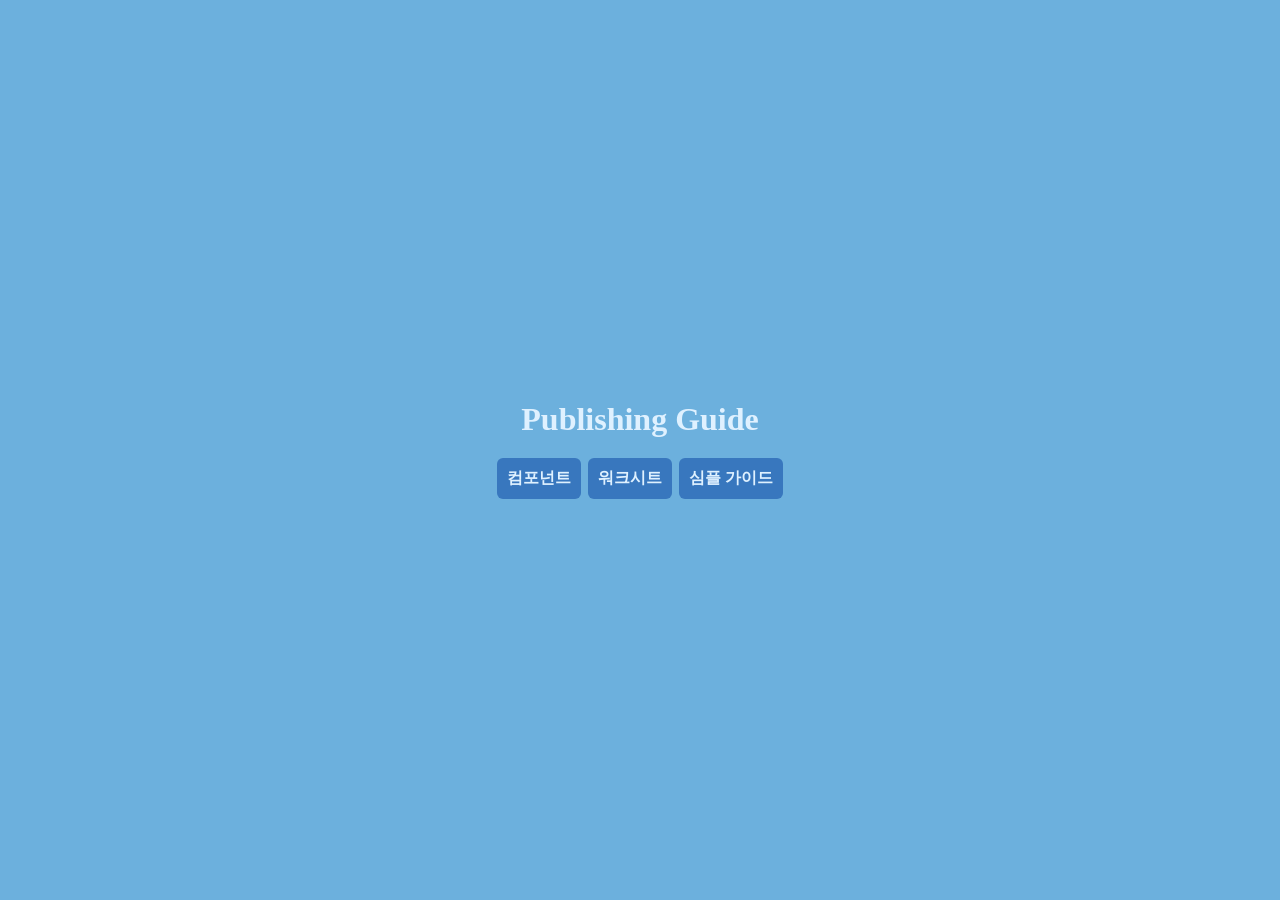
==== commit ec63278f: "퍼블 가이드 경로 최종수정" ====
--- a/index.html
+++ b/index.html
@@ -5,49 +5,44 @@
 <meta http-equiv="X-UA-Compatible" content="ie=edge">
 <meta name="format-detection" content="telephone=no">
 
-<link rel="stylesheet" type="text/css" href="./com/css/pg.workSheet.css">
-<script src="./com/js/lib/lib.jquery-3.6.3.min.js"></script>
-<script src="./com/js/lib/lib.swiper.9.1.1.min.js"></script>
-<script src="./com/js/pg.guideCommon.js"></script>
+<style>
+  *{margin:0;padding:0;text-decoration:none;color:#dff1ff}
+  .container{
+    width: 100%;
+    height: 100vh;
+    background-color: #6cb0dd;
+    display: flex;
+    flex-direction: column;
+    gap: 20px;
+    justify-content: center;
+    align-items: center;
+  }
+  .btn-wrap{
+    display: flex;
+    gap:7px;
+  }
+  .btn-wrap a{
+    background-color: #3877be;
+    padding:10px;
+    border-radius:6px;
+    font-weight: bold;
+  }
+  .btn-wrap a:hover{
+    background-color: #1e4e86;
+    color: #fff;
+  }
+</style>
 
 <title>Worksheet | Publishing Guide</title>
 </head>
-<body data-project="app" data-util="component" data-json="./data/componentTile.json">
-
-<div id="pgWrap" data-category="component">
-    <!-- [S] HEADER -->
-    <header id="pgHeader"></header>
-    <!-- [E] HEADER -->
-
-	<div class="pg_titles">
-		<h2>Worksheet</h2>
-	</div>
-
-    <!-- [S] CONTENTS -->
-    <div id="pgContainer">
-        
-
-        <div class="pg_content">
-
-            <!-- [S] WORK LIST -->
-            <div class="pg_board_tab swiper-initialized swiper-horizontal swiper-pointer-events swiper-free-mode">
-				<ul class="swiper-wrapper" aria-live="polite">
-					<li class="swiper-slide active" role="group"><a href="#button" role="button">버튼</a></li>
-                    <li class="swiper-slide" role="group"><a href="#text" role="button">타이틀/텍스트</a></li>
-                    <li class="swiper-slide" role="group"><a href="#form" role="button">INPUT</a></li>
-                    <li class="swiper-slide" role="group"><a href="#rdochk" role="button">라디오/체크박스</a></li>
-                    <li class="swiper-slide" role="group"><a href="#popup" role="button">팝업/알럿</a></li>
-                    <li class="swiper-slide" role="group"><a href="#toggle" role="button">아코디언</a></li>
-                    <li class="swiper-slide" role="group"><a href="#tab" role="button">탭 메뉴</a></li>
-				</ul>
-                <span class="swiper-notification" aria-live="assertive" aria-atomic="true"></span>
-                <span class="swiper-notification" aria-live="assertive" aria-atomic="true"></span>
-            </div>
-            <!-- [E] WORK LIST -->
-        </div>
-    </div>
-    <!-- [E] CONTENTS -->
+<body>
+<div class="container">
+  <h1>Publishing Guide</h1>
+  <div class="btn-wrap">
+    <a href="./guide/index.html">컴포넌트</a>
+    <a href="./guide/workSheet.html">워크시트</a>
+    <a href="./simple_guide/workList.html">심플 가이드</a>
+  </div>
 </div>
-
 </body>
 </html>
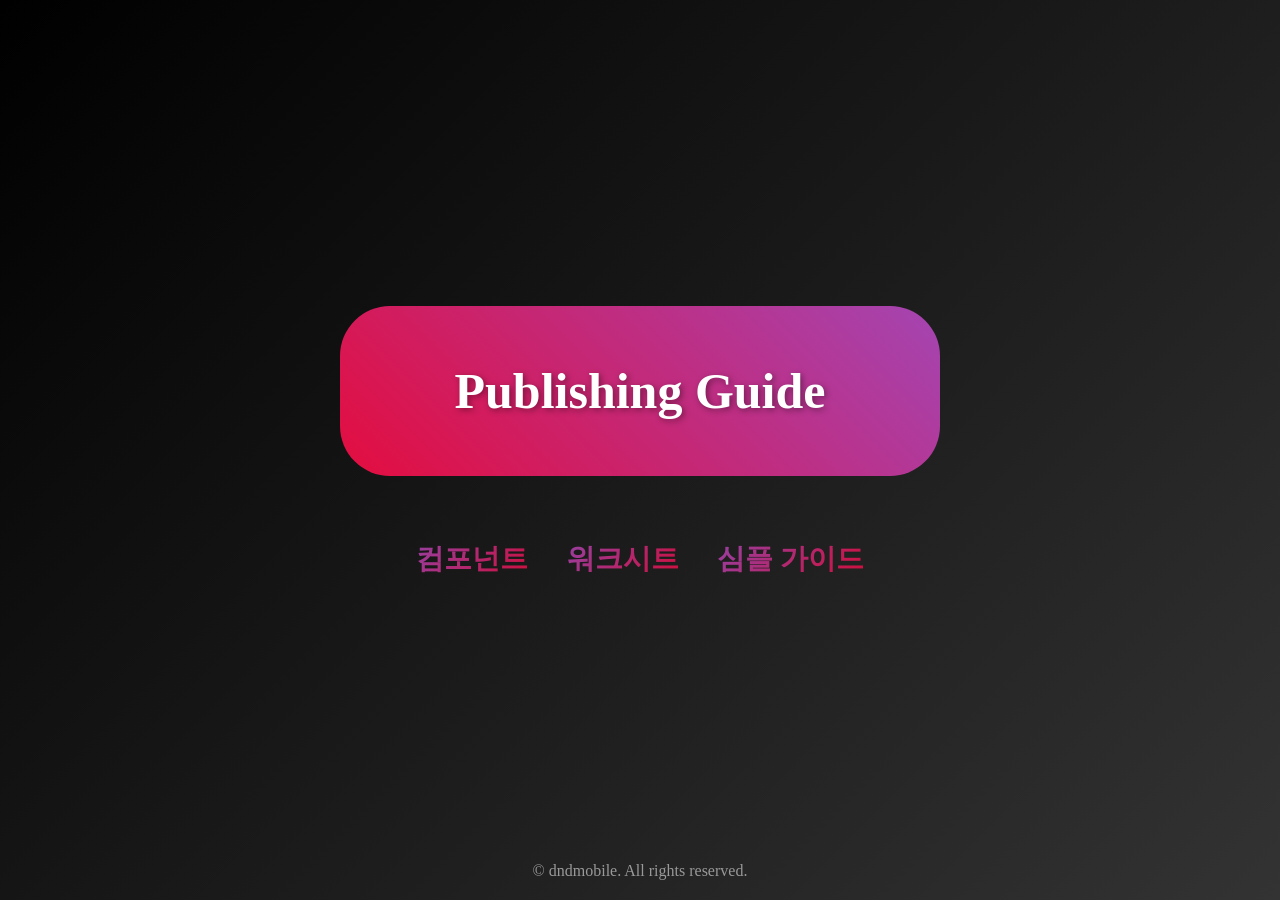
==== commit abc729ee: "인트로 페이지 수정" ====
--- a/index.html
+++ b/index.html
@@ -1,48 +1,24 @@
 <!DOCTYPE html>
-<html lang="ko" class=""><head><meta http-equiv="Content-Type" content="text/html; charset=UTF-8">
-
-<meta name="viewport" content="width=device-width, initial-scale=1.0, maximum-scale=1.0, user-scalable=yes">
-<meta http-equiv="X-UA-Compatible" content="ie=edge">
-<meta name="format-detection" content="telephone=no">
-
-<style>
-  *{margin:0;padding:0;text-decoration:none;color:#dff1ff}
-  .container{
-    width: 100%;
-    height: 100vh;
-    background-color: #6cb0dd;
-    display: flex;
-    flex-direction: column;
-    gap: 20px;
-    justify-content: center;
-    align-items: center;
-  }
-  .btn-wrap{
-    display: flex;
-    gap:7px;
-  }
-  .btn-wrap a{
-    background-color: #3877be;
-    padding:10px;
-    border-radius:6px;
-    font-weight: bold;
-  }
-  .btn-wrap a:hover{
-    background-color: #1e4e86;
-    color: #fff;
-  }
-</style>
-
-<title>Worksheet | Publishing Guide</title>
+<html lang="ko">
+<head>
+  <meta http-equiv="Content-Type" content="text/html; charset=UTF-8">
+  <meta name="viewport" content="width=device-width, initial-scale=1.0, maximum-scale=1.0, user-scalable=yes">
+  <meta http-equiv="X-UA-Compatible" content="ie=edge">
+  <meta name="format-detection" content="telephone=no">
+  <link href="./index.css" rel="stylesheet" />
+  <title>Publishing Guide</title>
 </head>
 <body>
-<div class="container">
-  <h1>Publishing Guide</h1>
-  <div class="btn-wrap">
-    <a href="./guide/index.html">컴포넌트</a>
-    <a href="./guide/workSheet.html">워크시트</a>
-    <a href="./simple_guide/workList.html">심플 가이드</a>
+  <div class="container">
+    <h1>Publishing Guide</h1>
+    <div class="btn-wrap">
+      <a href="./guide/component.html"><span class="box">컴포넌트</span></a>
+      <a href="./guide/workSheet.html"><span class="box">워크시트</span></a>
+      <a href="./simple_guide/workList.html"><span class="box">심플 가이드</span></a>
+    </div>
   </div>
-</div>
+  <footer>
+    © dndmobile. All rights reserved.
+  </footer>
 </body>
 </html>
--- a/index.css
+++ b/index.css
@@ -0,0 +1,234 @@
+* {
+    margin: 0;
+    padding: 0;
+    text-decoration: none;
+    color: inherit;
+    box-sizing: border-box;
+  }
+  body {
+    display: flex;
+    flex-direction: column;
+    justify-content: center;
+    align-items: center;
+    width: 100%;
+    height: 100vh;
+    position: relative;
+    background-size: cover;
+    background-image: linear-gradient(-225deg, #000 0%, #333 100%);
+  }
+  h1 {
+    display: flex;
+    justify-content: center;
+    align-items: center;
+    position: absolute;
+    top: -100%;
+    left: calc(50% - 50px);
+    width: 100px;
+    max-width: 600px;
+    height: 100px;
+    -webkit-text-stroke: 1px transparent;
+    text-shadow: 2px 2px 6px rgba(0, 0, 0, 0);
+    color: transparent;
+    background: linear-gradient(225deg, #a445b2 0%, #e30d3f 100%);
+    padding: 10px 20px;
+    font-size: 50px;
+    overflow: hidden;
+    white-space: nowrap;
+    text-overflow: clip;
+    animation: slideDown 2s;
+    -moz-animation: slideDown 2s forwards;
+    -webkit-animation: slideDown 2s forwards;
+    -o-animation: slideDown 2s forwards;
+}
+  .btn-wrap {
+    display: flex;
+    justify-content: center;
+    gap: 3vw;
+    width: 100%;
+    position: absolute;
+    left: 0;
+    top: 60%;
+    animation: fadeIn 2s;
+    -moz-animation: fadeIn 2s forwards;
+    -webkit-animation: fadeIn 2s;
+    -o-animation: fadeIn 2s forwards;
+  }
+  .btn-wrap a {
+    position: relative;
+    font-size: 28px;
+    font-weight: bold;
+    background: linear-gradient(-225deg, #a445b2 0%, #e30d3f 100%);
+    -webkit-background-clip: text;
+    background-clip: text;
+    -webkit-text-fill-color: transparent;
+    border-radius: 10px;
+    opacity: 0.9;
+    transition: all ease 0.3s;
+  }
+  .btn-wrap a::after {
+    width: 0;
+    height: 2px;
+    content: "";
+    position: absolute;
+    left: 0;
+    bottom: 0;
+    background-color: #fff;
+    transition: width ease-in-out 0.3s;
+    z-index: -1;
+  }
+  .btn-wrap a:hover {
+    background: none;
+    -webkit-text-fill-color: #fff;
+    color: #fff;
+    transform: scale(1.1);
+    opacity: 1;
+    transition: all ease 0.3s;
+  }
+  .btn-wrap a:hover::after {
+    width: 100%;
+    transition: width ease-in-out 0.3s;
+  }
+  footer{
+    width:100%;
+    position: fixed;
+    left:0;
+    bottom: 20px;
+    color:#999;
+    text-align: center;
+    animation: fadeIn 2s;
+    -moz-animation: fadeIn 2s forwards;
+    -webkit-animation: fadeIn 2s;
+    -o-animation: fadeIn 2s forwards;
+}
+  @keyframes fadeIn {
+    0% {
+      opacity: 0;
+    }
+    100%{
+      opacity: 1;
+    }
+  }
+  @keyframes slideDown {
+    0% {
+      opacity: 0;
+      color: rgba(255, 255, 255, 0);
+      top: -100%;
+      border-radius: 50%;
+    }
+    80% {
+      opacity: 0.4;
+      left: calc(50% - 50px);
+      top: 37%;
+      width: 100px;
+      height: 100px;
+      color: rgba(255, 255, 255, 0);
+      transform: scale(1.2);
+      border-radius: 50%;
+      text-shadow: 2px 2px 6px rgba(0, 0, 0, 0);
+    }
+    100% {
+      opacity: 1;
+      left: calc(50% - 300px);
+      width: 600px;
+      height: 170px;
+      top: 34%;
+      color: rgba(255, 255, 255, 1);
+      transform: scale(1);
+      border-radius: 50px;
+      text-shadow: 2px 2px 6px rgba(0, 0, 0, 0.4);
+    }
+  }
+  @-moz-keyframes slideDown {
+    /* Firefox */
+    0% {
+      opacity: 0;
+      color: rgba(255, 255, 255, 0);
+      top: -100%;
+      border-radius: 50%;
+    }
+    80% {
+      opacity: 0.4;
+      left: calc(50% - 50px);
+      top: 37%;
+      width: 100px;
+      height: 100px;
+      color: rgba(255, 255, 255, 0);
+      transform: scale(1.2);
+      border-radius: 50%;
+      text-shadow: 2px 2px 6px rgba(0, 0, 0, 0);
+    }
+    100% {
+      opacity: 1;
+      left: calc(50% - 300px);
+      width: 600px;
+      height: 170px;
+      top: 34%;
+      color: rgba(255, 255, 255, 1);
+      transform: scale(1);
+      border-radius: 50px;
+      text-shadow: 2px 2px 6px rgba(0, 0, 0, 0.4);
+    }
+  }
+  @-webkit-keyframes slideDown {
+    /* Safari and Chrome */
+    0% {
+      opacity: 0;
+      color: rgba(255, 255, 255, 0);
+      top: -100%;
+      border-radius: 50%;
+    }
+    80% {
+      opacity: 0.4;
+      left: calc(50% - 50px);
+      top: 37%;
+      width: 100px;
+      height: 100px;
+      color: rgba(255, 255, 255, 0);
+      transform: scale(1.2);
+      border-radius: 50%;
+      text-shadow: 2px 2px 6px rgba(0, 0, 0, 0);
+    }
+    100% {
+      opacity: 1;
+      left: calc(50% - 300px);
+      width: 600px;
+      height: 170px;
+      top: 34%;
+      color: rgba(255, 255, 255, 1);
+      transform: scale(1);
+      border-radius: 50px;
+      text-shadow: 2px 2px 6px rgba(0, 0, 0, 0.4);
+    }
+  }
+  @-o-keyframes slideDown {
+    /* Opera */
+    0% {
+      opacity: 0;
+      color: rgba(255, 255, 255, 0);
+      top: -100%;
+      border-radius: 50%;
+    }
+    80% {
+      opacity: 0.4;
+      left: calc(50% - 50px);
+      top: 37%;
+      width: 100px;
+      height: 100px;
+      color: rgba(255, 255, 255, 0);
+      transform: scale(1.2);
+      border-radius: 50%;
+      text-shadow: 2px 2px 6px rgba(0, 0, 0, 0);
+    }
+    100% {
+      opacity: 1;
+      left: calc(50% - 300px);
+      width: 600px;
+      height: 170px;
+      top: 34%;
+      color: rgba(255, 255, 255, 1);
+      transform: scale(1);
+      border-radius: 50px;
+      text-shadow: 2px 2px 6px rgba(0, 0, 0, 0.4);
+    }
+  }
+  
